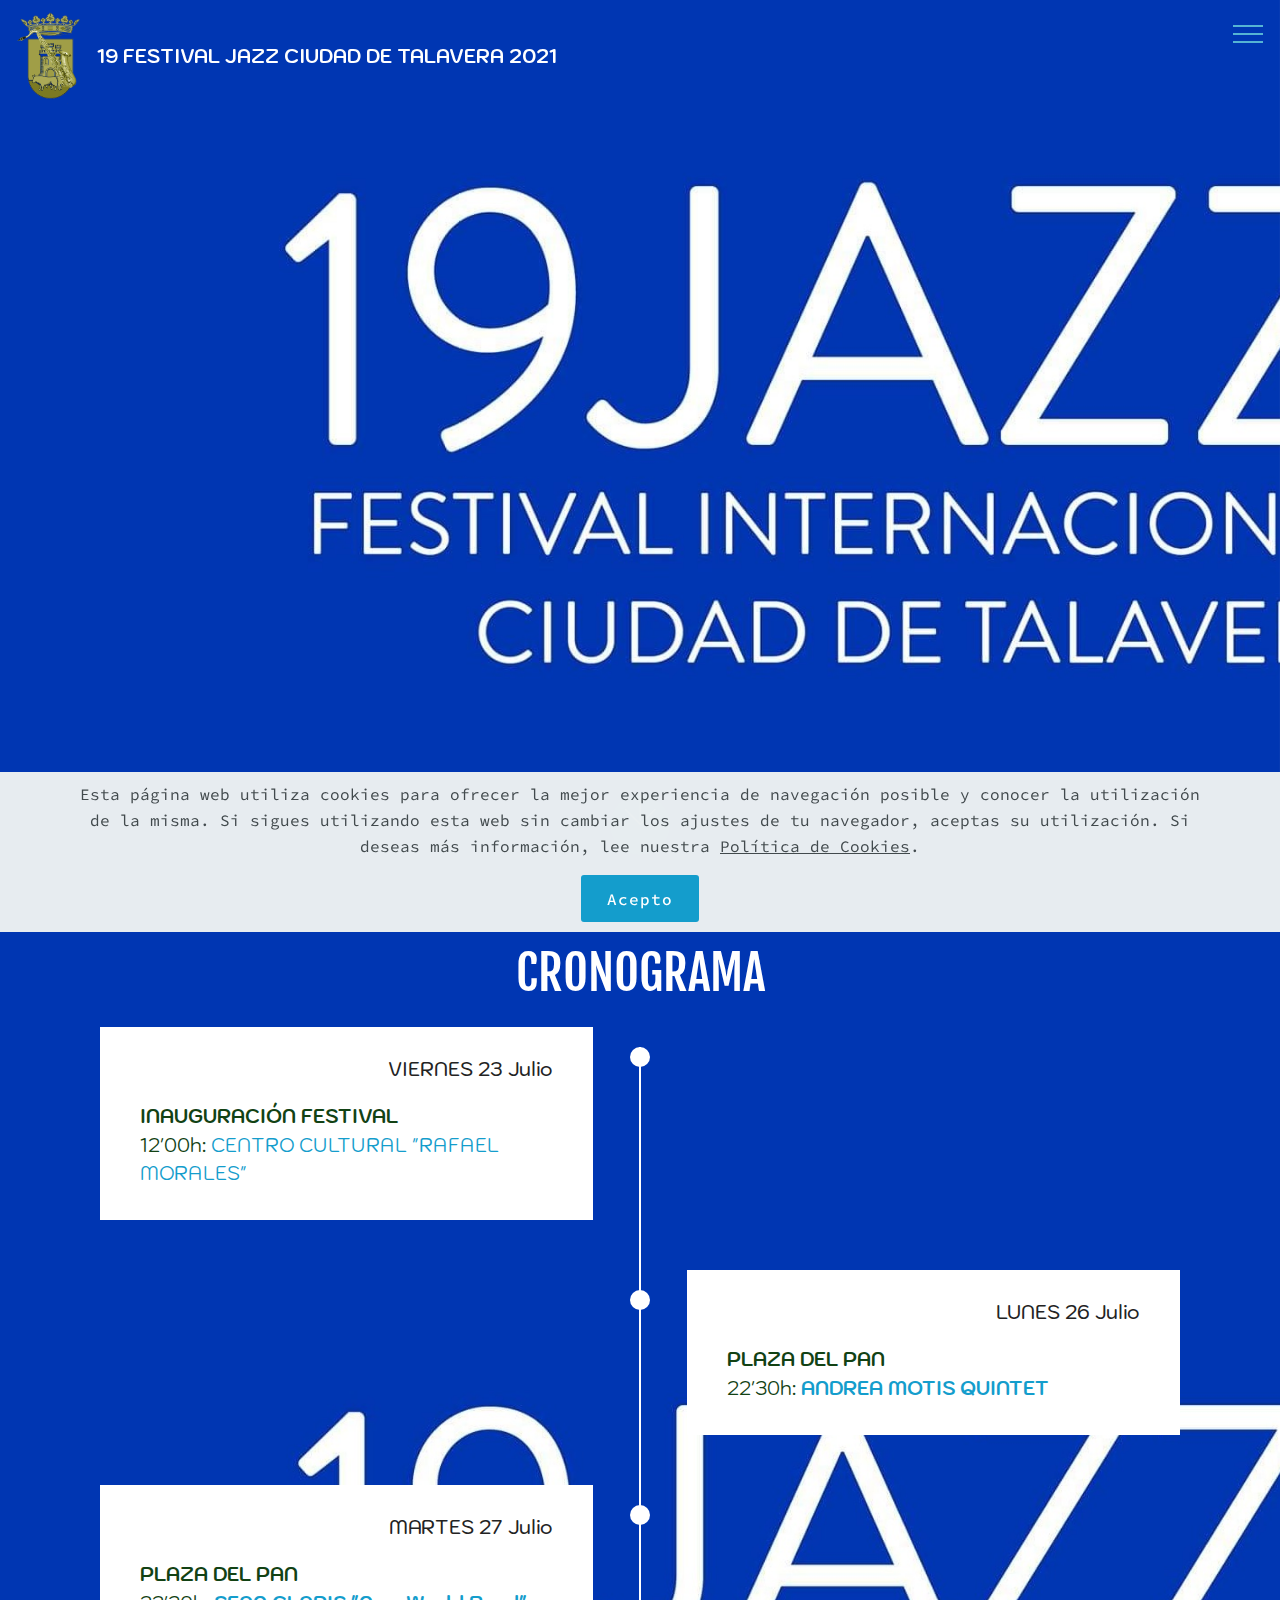
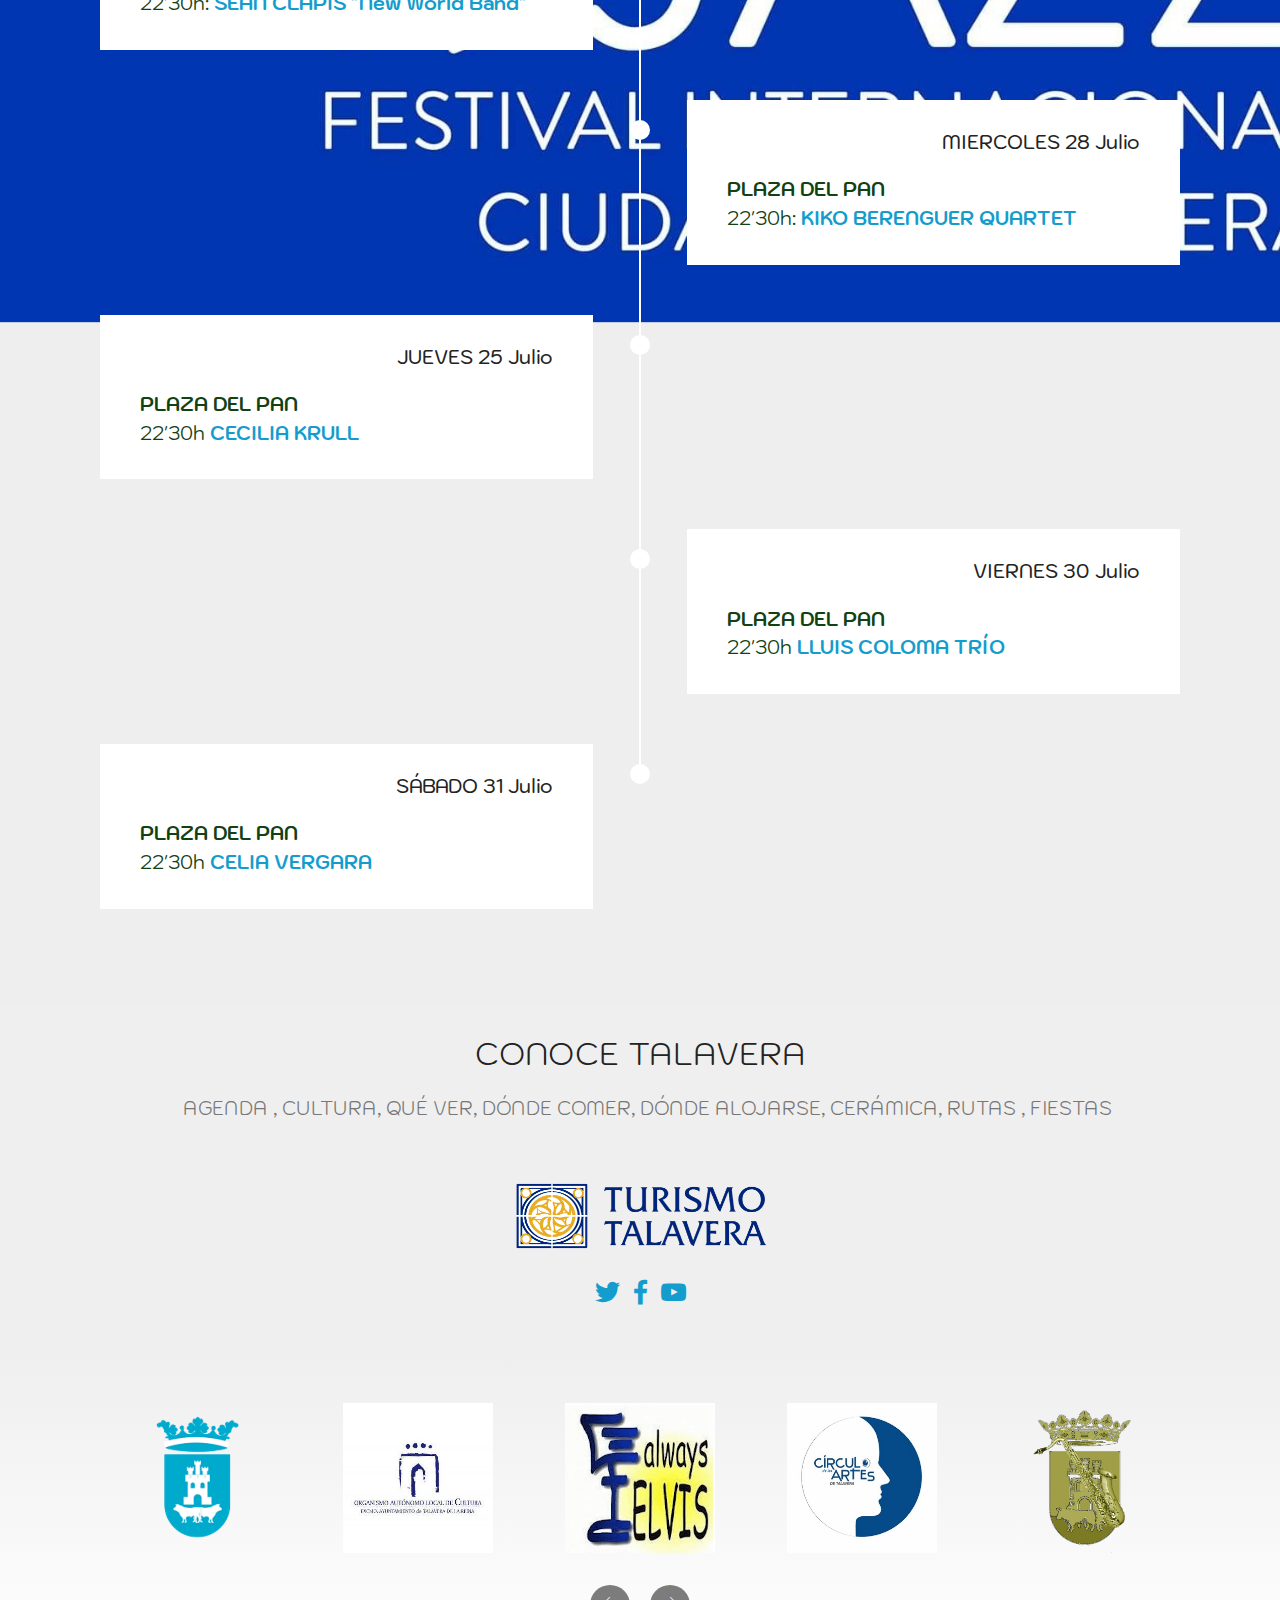
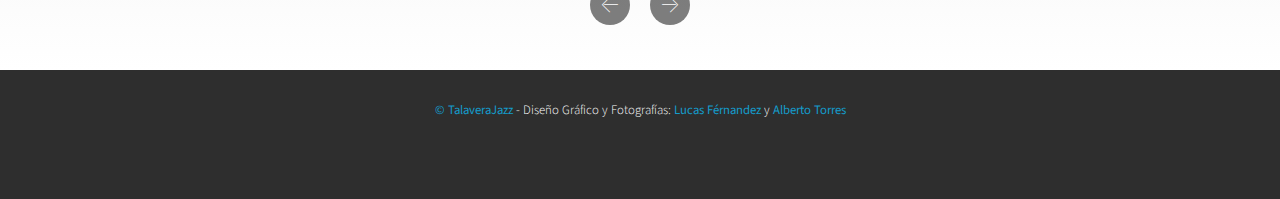
==== cronograma19.html @ 89f6eba2 "Update cronograma19.html" ====
<!DOCTYPE html>
<html  >
<head>
  <!-- Site made with Mobirise Website Builder v5.3.10, https://mobirise.com -->
  <meta charset="UTF-8">
  <meta http-equiv="X-UA-Compatible" content="IE=edge">
  <meta name="generator" content="Mobirise v5.3.10, mobirise.com">
  <meta name="viewport" content="width=device-width, initial-scale=1, minimum-scale=1">
  <link rel="shortcut icon" href="assets/images/logotalaverajazz.211.298ok.png" type="image/x-icon">
  <meta name="description" content="Festival Jazz Ciudad de Talavera 2021, TalaveraJazz Festival, Talavera Jazz 2021">
  
  
  <title>Cronograma 19 Festival Jazz Ciudad de Talavera</title>
  <link rel="stylesheet" href="assets/web/assets/mobirise-icons2/mobirise2.css">
  <link rel="stylesheet" href="assets/web/assets/mobirise-icons/mobirise-icons.css">
  <link rel="stylesheet" href="assets/bootstrap/css/bootstrap.min.css">
  <link rel="stylesheet" href="assets/bootstrap/css/bootstrap-grid.min.css">
  <link rel="stylesheet" href="assets/bootstrap/css/bootstrap-reboot.min.css">
  <link rel="stylesheet" href="assets/web/assets/gdpr-plugin/gdpr-styles.css">
  <link rel="stylesheet" href="assets/tether/tether.min.css">
  <link rel="stylesheet" href="assets/dropdown/css/style.css">
  <link rel="stylesheet" href="assets/socicon/css/styles.css">
  <link rel="stylesheet" href="assets/theme/css/style.css">
  <link rel="preload" href="https://fonts.googleapis.com/css?family=Fjalla+One:400&display=swap" as="style" onload="this.onload=null;this.rel='stylesheet'">
  <noscript><link rel="stylesheet" href="https://fonts.googleapis.com/css?family=Fjalla+One:400&display=swap"></noscript>
  <link rel="preload" href="https://fonts.googleapis.com/css?family=Kodchasan:200,200i,300,300i,400,400i,500,500i,600,600i,700,700i&display=swap" as="style" onload="this.onload=null;this.rel='stylesheet'">
  <noscript><link rel="stylesheet" href="https://fonts.googleapis.com/css?family=Kodchasan:200,200i,300,300i,400,400i,500,500i,600,600i,700,700i&display=swap"></noscript>
  <link rel="preload" href="https://fonts.googleapis.com/css?family=Source+Code+Pro:200,200i,300,300i,400,400i,500,500i,600,600i,700,700i,900,900i&display=swap" as="style" onload="this.onload=null;this.rel='stylesheet'">
  <noscript><link rel="stylesheet" href="https://fonts.googleapis.com/css?family=Source+Code+Pro:200,200i,300,300i,400,400i,500,500i,600,600i,700,700i,900,900i&display=swap"></noscript>
  <link rel="preload" href="https://fonts.googleapis.com/css?family=Source+Sans+Pro:200,200i,300,300i,400,400i,600,600i,700,700i,900,900i&display=swap" as="style" onload="this.onload=null;this.rel='stylesheet'">
  <noscript><link rel="stylesheet" href="https://fonts.googleapis.com/css?family=Source+Sans+Pro:200,200i,300,300i,400,400i,600,600i,700,700i,900,900i&display=swap"></noscript>
  <link rel="preload" as="style" href="assets/mobirise/css/mbr-additional.css"><link rel="stylesheet" href="assets/mobirise/css/mbr-additional.css" type="text/css">
  
  
  
  
</head>
<body>

<!-- Analytics -->
<script>
  (function(i,s,o,g,r,a,m){i['GoogleAnalyticsObject']=r;i[r]=i[r]||function(){
  (i[r].q=i[r].q||[]).push(arguments)},i[r].l=1*new Date();a=s.createElement(o),
  m=s.getElementsByTagName(o)[0];a.async=1;a.src=g;m.parentNode.insertBefore(a,m)
  })(window,document,'script','https://www.google-analytics.com/analytics.js','ga');

  ga('create', 'UA-103065297-1', 'auto');
  ga('send', 'pageview');

</script>
<!-- /Analytics -->


  
  <section class="menu cid-s4OV5dzFjZ" once="menu" id="menu1-3f">

    

    <nav class="navbar navbar-expand beta-menu navbar-dropdown align-items-center navbar-fixed-top collapsed bg-color transparent">
        <button class="navbar-toggler navbar-toggler-right" type="button" data-toggle="collapse" data-target="#navbarSupportedContent" aria-controls="navbarSupportedContent" aria-expanded="false" aria-label="Toggle navigation">
            <div class="hamburger">
                <span></span>
                <span></span>
                <span></span>
                <span></span>
            </div>
        </button>
        <div class="menu-logo">
            <div class="navbar-brand">
                <span class="navbar-logo">
                    <a href="https://talaverajazz.github.io/">
                         <img src="assets/images/logotalaverajazz.211.298ok.png" alt="TalaveraJazz" title="Talavera Jazz" style="height: 6rem;">
                    </a>
                </span>
                <span class="navbar-caption-wrap"><a class="navbar-caption text-white display-5" href="index.html#header3-8">19 FESTIVAL JAZZ CIUDAD DE TALAVERA 2021</a></span>
            </div>
        </div>
        <div class="collapse navbar-collapse" id="navbarSupportedContent">
            
            <div class="navbar-buttons mbr-section-btn"><a class="btn btn-sm btn-primary-outline display-4" href="index.html#header3-8">
                    
                    INICIO<br></a> <a class="btn btn-sm btn-primary-outline display-4" href="cronograma19.html">
                    
                    CRONOGRAMA<br></a>         <a class="btn btn-sm btn-primary-outline display-4" href="assets/files/19FESTI.PROGRAMA.ACTIVIDADES.pdf" target="_blank"><span class="mobi-mbri mobi-mbri-download-2 mbr-iconfont mbr-iconfont-btn"></span>TODAS LAS ACTIVIDADES</a> <a class="btn btn-sm btn-primary-outline display-4" href="mailto:betaga13@gmail.com">
                    
                    CONTACTO</a></div>
        </div>
    </nav>
</section>

<section class="cid-sDClIsaNt4 mbr-fullscreen mbr-parallax-background" id="header2-6l">

    

    

    <div class="container align-center">
        <div class="row justify-content-md-center">
            <div class="mbr-white col-md-10">
                
                
                
                
            </div>
        </div>
    </div>
    <div class="mbr-arrow hidden-sm-down" aria-hidden="true">
        <a href="#next">
            <i class="mbri-down mbr-iconfont"></i>
        </a>
    </div>
</section>

<section class="timeline1 cid-s5VXWNopMe mbr-parallax-background" id="timeline1-3j">

    

    

    <div class="container align-center">
        <h2 class="mbr-section-title pb-3 mbr-fonts-style display-1">
            CRONOGRAMA</h2>
        

        <div class="container timelines-container" mbri-timelines="">
            <!--1-->
            <div class="row timeline-element reverse separline">
                 <div class="timeline-date-panel col-xs-12 col-md-6  align-left">         
                    <div class="time-line-date-content">
                        
                    </div>
                </div>
           <span class="iconBackground"></span>
            <div class="col-xs-12 col-md-6 align-right">
                <div class="timeline-text-content">
                    <h4 class="mbr-timeline-title pb-3 mbr-fonts-style display-5">VIERNES 23 Julio</h4>
                    <p class="mbr-timeline-text mbr-fonts-style display-5"><strong>INAUGURACIÓN FESTIVAL<br></strong>12'00h: <a href="http://cultura.talavera.es/" target="_blank">CENTRO CULTURAL "RAFAEL MORALES"</a><br></p>
                 </div>
            </div>
            </div>
            <!--2-->
            <div class="row timeline-element separline">
                <div class="timeline-date-panel col-xs-12 col-md-6 align-right">
                    <div class="time-line-date-content">
                        
                    </div>
                </div>
                <span class="iconBackground"></span>
                <div class="col-xs-12 col-md-6 align-left ">
                    <div class="timeline-text-content">
                        <h4 class="mbr-timeline-title pb-3 mbr-fonts-style display-5">
                            LUNES 26 Julio</h4>
                        <p class="mbr-timeline-text mbr-fonts-style display-5"><strong>PLAZA DEL PAN</strong><br>22'30h: <a href="https://andreamotis.com/es/" class="text-primary" target="_blank"><strong>ANDREA MOTIS QUINTET</strong></a><br></p>
                    </div>
                </div>
            </div>
            <!--3-->
            <div class="row timeline-element reverse separline">
                <div class="timeline-date-panel col-xs-12 col-md-6  align-left">
                    <div class="time-line-date-content">
                        
                    </div>
                </div>
                <span class="iconBackground"></span>
                <div class="col-xs-12 col-md-6 align-right">
                    <div class="timeline-text-content">
                        <h4 class="mbr-timeline-title pb-3 mbr-fonts-style display-5">MARTES 27 Julio</h4>      
                        <p class="mbr-timeline-text mbr-fonts-style display-5"><strong>PLAZA DEL PAN</strong><br>22'30h: <a href="https://seanclapis.com/" class="text-primary" target="_blank"><strong>SEAN CLAPIS "New World Band"</strong></a><br></p>
                    </div>
                </div>
            </div>
            <!--4-->
            <div class="row timeline-element separline">
                <div class="timeline-date-panel col-xs-12 col-md-6 align-right">
                    <div class="time-line-date-content">
                        
                    </div>
                </div>
                <span class="iconBackground"></span>
                <div class="col-xs-12 col-md-6 align-left ">
                    <div class="timeline-text-content">
                        <h4 class="mbr-timeline-title pb-3 mbr-fonts-style display-5">
                            MIERCOLES 28 Julio</h4>
                        <p class="mbr-timeline-text mbr-fonts-style display-5"><strong>PLAZA DEL PAN</strong><br>22'30h: <a href="http://www.kikoberenguer.com/" class="text-primary" target="_blank"><strong>KIKO BERENGUER QUARTET</strong></a><br></p>
                    </div>
                </div>
            </div>
            <!--5-->
            <div class="row timeline-element reverse separline">
                <div class="timeline-date-panel col-xs-12 col-md-6  align-left">
                    <div class="time-line-date-content">
                        
                    </div>
                </div>
                <span class="iconBackground"></span>
                <div class="col-xs-12 col-md-6 align-right">
                    <div class="timeline-text-content">
                        <h4 class="mbr-timeline-title pb-3 mbr-fonts-style display-5">JUEVES 25 Julio</h4>
                        <p class="mbr-timeline-text mbr-fonts-style display-5"><strong>PLAZA DEL PAN</strong><br>22'30h <a href="https://www.facebook.com/CeciliaKrullOficial/" class="text-primary" target="_blank"><strong>CECILIA KRULL</strong></a></p>
                    </div>
                </div>
            </div>
            <!--6-->
            <div class="row timeline-element separline">
                <div class="timeline-date-panel col-xs-12 col-md-6 align-right">
                    <div class="time-line-date-content">
                       
                    </div>
                </div>
                <span class="iconBackground"></span>
                <div class="col-xs-12 col-md-6 align-left ">
                    <div class="timeline-text-content">
                        <h4 class="mbr-timeline-title pb-3 mbr-fonts-style display-5">
                            VIERNES 30 Julio</h4>
                        <p class="mbr-timeline-text mbr-fonts-style display-5"><strong>PLAZA DEL PAN</strong><br>22'30h<strong> <a href="https://www.lluiscoloma.com/es/" class="text-primary" target="_blank"><b>LLUIS COLOMA TRÍO</b></a></strong></p>
                    </div>
                </div>
            </div>
            <!--7-->
            <div class="row timeline-element reverse">
                <div class="timeline-date-panel col-xs-12 col-md-6  align-left">
                    <div class="time-line-date-content">
                        
                    </div>
                </div>
                <span class="iconBackground"></span>
                <div class="col-xs-12 col-md-6 align-right">
                    <div class="timeline-text-content">
                        <h4 class="mbr-timeline-title pb-3 mbr-fonts-style display-5">
                            SÁBADO 31 Julio</h4>
                        <p class="mbr-timeline-text mbr-fonts-style display-5"><strong>PLAZA DEL PAN</strong><br>22'30h<strong> <a href="http://celiavergara.com/" class="text-primary" target="_blank"><b>CELIA VERGARA</b></a></strong></p>
                    </div>
                </div>
            </div>
            <!--8-->
            
            <!--9-->
            
            <!--10-->
            
            <!--11-->
            
            <!--12-->
            
        </div>
    </div>
</section>

<section class="team1 cid-s5WbQ4BIQ6" id="team1-3t">
    
    
    
    <div class="container align-center">
        <h2 class="pb-3 mbr-fonts-style mbr-section-title display-2">
            CONOCE TALAVERA</h2>
        <h3 class="pb-5 mbr-section-subtitle mbr-fonts-style mbr-light display-5">&nbsp; &nbsp; AGENDA
, CULTURA, QUÉ VER, DÓNDE COMER, DÓNDE ALOJARSE, CERÁMICA, RUTAS
,&nbsp;<span style="font-size: 1.2rem;">FIESTAS&nbsp;</span></h3>
        <div class="row media-row">
            
        <div class="team-item col-lg-3 col-md-6">
                <div class="item-image">
                    <a href="https://www.turismotalavera.com/" target="_blank"><img src="assets/images/logo-turismotalavera.502.155.png" alt="Turismo Talavera" title="Turismo Talavera"></a>
                </div>
                <div class="item-caption py-3">
                    
                    
                    <div class="item-social pt-2">
                        <a href="https://twitter.com/OitTalavera" target="_blank">
                            <span class="p-1 mbr-iconfont mbr-iconfont-social socicon-twitter socicon" style="color: rgb(20, 157, 204); fill: rgb(20, 157, 204); font-size: 25px;"></span>
                        </a>
                        <a href="https://www.facebook.com/turismotalavera.turismo" target="_blank">
                            <span class="p-1 mbr-iconfont mbr-iconfont-social socicon-facebook socicon" style="color: rgb(20, 157, 204); fill: rgb(20, 157, 204); font-size: 25px;"></span>
                        </a>
                        <a href="https://www.youtube.com/user/AytoTalavera/" target="_blank">
                            <span class="p-1 mbr-iconfont mbr-iconfont-social socicon-youtube socicon" style="color: rgb(20, 157, 204); fill: rgb(20, 157, 204); font-size: 25px;"></span>
                        </a>
                        <a href="https://www.linkedin.com/in/mobirise" target="_blank">
                            
                        </a>
                        <a href="https://www.instagram.com/mobirise/" target="_blank">
                            
                        </a>
                        <a href="https://www.youtube.com/channel/UCt_tncVAetpK5JeM8L-8jyw" target="_blank">    
                            
                        </a>
                    </div>
                </div>
            </div></div>    
    </div>
</section>

<section class="clients cid-s5WbRzrTCs" data-interval="false" id="clients-3u">
      

    
        

    <div class="container">
        <div class="carousel slide" role="listbox" data-pause="true" data-keyboard="false" data-ride="carousel" data-interval="5000">
            <div class="carousel-inner" data-visible="5">
                
                
                
                
                
            <div class="carousel-item ">
                    <div class="media-container-row">
                        <div class="col-md-12">
                            <div class="wrap-img ">
                                <img src="assets/images/logoayuntamiento2.298.298-298x298.png" class="img-responsive clients-img" alt="Ayuntamiento Talavera de la Reina" title="Ayuntamiento Talavera de la Reina">
                            </div>
                        </div>
                    </div>
                </div><div class="carousel-item ">
                    <div class="media-container-row">
                        <div class="col-md-12">
                            <div class="wrap-img ">
                                <img src="assets/images/logooal.298.298-298x298.jpg" class="img-responsive clients-img" alt="Organismo Autónomo Local de Cultural" title="Organismo Autónomo Local de Cultural">
                            </div>
                        </div>
                    </div>
                </div><div class="carousel-item ">
                    <div class="media-container-row">
                        <div class="col-md-12">
                            <div class="wrap-img ">
                                <a href="https://es-es.facebook.com/alwayselvistalavera/" target="_blank"><img src="assets/images/logoalways.298.298-298x298.png" class="img-responsive clients-img" alt="Asociación Músico Cultural Always Elvis" title="Asociación Músico Cultural Always Elvis"></a>
                            </div>
                        </div>
                    </div>
                </div><div class="carousel-item ">
                    <div class="media-container-row">
                        <div class="col-md-12">
                            <div class="wrap-img ">
                                <img src="assets/images/logocirculoartestalavera.298.298-298x298.png" class="img-responsive clients-img" alt="Círculo de  las Artes Talavera" title="Círculo de  las Artes Talavera">
                            </div>
                        </div>
                    </div>
                </div><div class="carousel-item ">
                    <div class="media-container-row">
                        <div class="col-md-12">
                            <div class="wrap-img ">
                                <a href="https://talaverajazz.blogspot.com/" target="_blank"><img src="assets/images/logotalaverajazz.211.298ok.png" class="img-responsive clients-img" alt="Club de Jazz Talavera" title="Club de Jazz Talavera"></a>
                            </div>
                        </div>
                    </div>
                </div></div>
            <div class="carousel-controls">
                <a data-app-prevent-settings="" class="carousel-control carousel-control-prev" role="button" data-slide="prev">
                    <span aria-hidden="true" class="mbri-left mbr-iconfont"></span>
                    <span class="sr-only">Previous</span>
                </a>
                <a data-app-prevent-settings="" class="carousel-control carousel-control-next" role="button" data-slide="next">
                    <span aria-hidden="true" class="mbri-right mbr-iconfont"></span>
                    <span class="sr-only">Next</span>
                </a>
            </div>
        </div>
    </div>
</section>

<section once="" class="cid-s43Jqn8hfW" id="footer6-3g">

    

    

    <div class="container">
        <div class="media-container-row align-center mbr-white">
            <div class="col-12">
                <p class="mbr-text mb-0 mbr-fonts-style display-4"><a href="https://talaverajazz.github.io/">
                    © TalaveraJazz</a>&nbsp;- Diseño Gráfico y Fotografías: <a href="https://www.facebook.com/Ldcreativo/" target="_blank" class="text-primary">Lucas Férnandez</a> y <a href="https://www.facebook.com/albert17472" target="_blank" class="text-primary">Alberto Torres</a></p>
            </div>
        </div>
    </div>
</section><section style="background-color: #2e2e2e; font-family: -apple-system, BlinkMacSystemFont, 'Segoe UI', 'Roboto', 'Helvetica Neue', Arial, sans-serif; color:#2e2e2e; font-size:12px; padding: 0; align-items: center; display: flex;"><a href="https://mobirise.site/o" style="flex: 1 1; height: 3rem; padding-left: 1rem;"></a><p style="flex: 0 0 auto; margin:0; padding-right:1rem;">Made with Mobirise - <a href="https://mobirise.site/k" style="color:#2e2e2e;">Go here</a></p></section><script src="assets/web/assets/jquery/jquery.min.js"></script>  <script src="assets/popper/popper.min.js"></script>  <script src="assets/bootstrap/js/bootstrap.min.js"></script>  <script src="assets/web/assets/cookies-alert-plugin/cookies-alert-core.js"></script>  <script src="assets/web/assets/cookies-alert-plugin/cookies-alert-script.js"></script>  <script src="assets/tether/tether.min.js"></script>  <script src="assets/smoothscroll/smooth-scroll.js"></script>  <script src="assets/parallax/jarallax.min.js"></script>  <script src="assets/dropdown/js/nav-dropdown.js"></script>  <script src="assets/dropdown/js/navbar-dropdown.js"></script>  <script src="assets/touchswipe/jquery.touch-swipe.min.js"></script>  <script src="assets/bootstrapcarouselswipe/bootstrap-carousel-swipe.js"></script>  <script src="assets/mbr-clients-slider/mbr-clients-slider.js"></script>  <script src="assets/theme/js/script.js"></script>  
  
  
<input name="cookieData" type="hidden" data-cookie-customDialogSelector='null' data-cookie-colorText='#424a4d' data-cookie-colorBg='rgba(234, 239, 241, 0.99)' data-cookie-textButton='Acepto' data-cookie-colorButton='' data-cookie-colorLink='#424a4d' data-cookie-underlineLink='true' data-cookie-text="Esta página web utiliza cookies para ofrecer la mejor experiencia de navegación posible y conocer la utilización de la misma. Si sigues utilizando esta web sin cambiar los ajustes de tu navegador, aceptas su utilización. Si deseas más información, lee nuestra <a href='privacy.html'>Política de Cookies</a>.">
   <div id="scrollToTop" class="scrollToTop mbr-arrow-up"><a style="text-align: center;"><i class="mbr-arrow-up-icon mbr-arrow-up-icon-cm cm-icon cm-icon-smallarrow-up"></i></a></div>
  </body>
</html>
---- assets/web/assets/mobirise-icons2/mobirise2.css ----
@font-face {
  font-family: 'Moririse2';
  font-display: swap;
  src:  url('mobirise2.eot?f2bix4');
  src:  url('mobirise2.eot?f2bix4#iefix') format('embedded-opentype'),
    url('mobirise2.ttf?f2bix4') format('truetype'),
    url('mobirise2.woff?f2bix4') format('woff'),
    url('mobirise2.svg?f2bix4#mobirise2') format('svg');
  font-weight: normal;
  font-style: normal;
}

[class^="mobi-"], [class*=" mobi-"] {
  /* use !important to prevent issues with browser extensions that change fonts */
  font-family: 'Moririse2' !important;
  speak: none;
  font-style: normal;
  font-weight: normal;
  font-variant: normal;
  text-transform: none;
  line-height: 1;

  /* Better Font Rendering =========== */
  -webkit-font-smoothing: antialiased;
  -moz-osx-font-smoothing: grayscale;
}

.mobi-mbri-add-submenu:before {
  content: "\e900";
}
.mobi-mbri-alert:before {
  content: "\e901";
}
.mobi-mbri-align-center:before {
  content: "\e902";
}
.mobi-mbri-align-justify:before {
  content: "\e903";
}
.mobi-mbri-align-left:before {
  content: "\e904";
}
.mobi-mbri-align-right:before {
  content: "\e905";
}
.mobi-mbri-android:before {
  content: "\e906";
}
.mobi-mbri-apple:before {
  content: "\e907";
}
.mobi-mbri-arrow-down:before {
  content: "\e908";
}
.mobi-mbri-arrow-next:before {
  content: "\e909";
}
.mobi-mbri-arrow-prev:before {
  content: "\e90a";
}
.mobi-mbri-arrow-up:before {
  content: "\e90b";
}
.mobi-mbri-bold:before {
  content: "\e90c";
}
.mobi-mbri-bookmark:before {
  content: "\e90d";
}
.mobi-mbri-bootstrap:before {
  content: "\e90e";
}
.mobi-mbri-briefcase:before {
  content: "\e90f";
}
.mobi-mbri-browse:before {
  content: "\e910";
}
.mobi-mbri-bulleted-list:before {
  content: "\e911";
}
.mobi-mbri-calendar:before {
  content: "\e912";
}
.mobi-mbri-camera:before {
  content: "\e913";
}
.mobi-mbri-cart-add:before {
  content: "\e914";
}
.mobi-mbri-cart-full:before {
  content: "\e915";
}
.mobi-mbri-cash:before {
  content: "\e916";
}
.mobi-mbri-change-style:before {
  content: "\e917";
}
.mobi-mbri-chat:before {
  content: "\e918";
}
.mobi-mbri-clock:before {
  content: "\e919";
}
.mobi-mbri-close:before {
  content: "\e91a";
}
.mobi-mbri-cloud:before {
  content: "\e91b";
}
.mobi-mbri-code:before {
  content: "\e91c";
}
.mobi-mbri-contact-form:before {
  content: "\e91d";
}
.mobi-mbri-credit-card:before {
  content: "\e91e";
}
.mobi-mbri-cursor-click:before {
  content: "\e91f";
}
.mobi-mbri-cust-feedback:before {
  content: "\e920";
}
.mobi-mbri-database:before {
  content: "\e921";
}
.mobi-mbri-delivery:before {
  content: "\e922";
}
.mobi-mbri-desktop:before {
  content: "\e923";
}
.mobi-mbri-devices:before {
  content: "\e924";
}
.mobi-mbri-down:before {
  content: "\e925";
}
.mobi-mbri-download-2:before {
  content: "\e926";
}
.mobi-mbri-download:before {
  content: "\e927";
}
.mobi-mbri-drag-n-drop-2:before {
  content: "\e928";
}
.mobi-mbri-drag-n-drop:before {
  content: "\e929";
}
.mobi-mbri-edit-2:before {
  content: "\e92a";
}
.mobi-mbri-edit:before {
  content: "\e92b";
}
.mobi-mbri-error:before {
  content: "\e92c";
}
.mobi-mbri-extension:before {
  content: "\e92d";
}
.mobi-mbri-features:before {
  content: "\e92e";
}
.mobi-mbri-file:before {
  content: "\e92f";
}
.mobi-mbri-flag:before {
  content: "\e930";
}
.mobi-mbri-folder:before {
  content: "\e931";
}
.mobi-mbri-gift:before {
  content: "\e932";
}
.mobi-mbri-github:before {
  content: "\e933";
}
.mobi-mbri-globe-2:before {
  content: "\e934";
}
.mobi-mbri-globe:before {
  content: "\e935";
}
.mobi-mbri-growing-chart:before {
  content: "\e936";
}
.mobi-mbri-hearth:before {
  content: "\e937";
}
.mobi-mbri-help:before {
  content: "\e938";
}
.mobi-mbri-home:before {
  content: "\e939";
}
.mobi-mbri-hot-cup:before {
  content: "\e93a";
}
.mobi-mbri-idea:before {
  content: "\e93b";
}
.mobi-mbri-image-gallery:before {
  content: "\e93c";
}
.mobi-mbri-image-slider:before {
  content: "\e93d";
}
.mobi-mbri-info:before {
  content: "\e93e";
}
.mobi-mbri-italic:before {
  content: "\e93f";
}
.mobi-mbri-key:before {
  content: "\e940";
}
.mobi-mbri-laptop:before {
  content: "\e941";
}
.mobi-mbri-layers:before {
  content: "\e942";
}
.mobi-mbri-left-right:before {
  content: "\e943";
}
.mobi-mbri-left:before {
  content: "\e944";
}
.mobi-mbri-letter:before {
  content: "\e945";
}
.mobi-mbri-like:before {
  content: "\e946";
}
.mobi-mbri-link:before {
  content: "\e947";
}
.mobi-mbri-lock:before {
  content: "\e948";
}
.mobi-mbri-login:before {
  content: "\e949";
}
.mobi-mbri-logout:before {
  content: "\e94a";
}
.mobi-mbri-magic-stick:before {
  content: "\e94b";
}
.mobi-mbri-map-pin:before {
  content: "\e94c";
}
.mobi-mbri-menu:before {
  content: "\e94d";
}
.mobi-mbri-mobile-2:before {
  content: "\e94e";
}
.mobi-mbri-mobile-horizontal:before {
  content: "\e94f";
}
.mobi-mbri-mobile:before {
  content: "\e950";
}
.mobi-mbri-mobirise:before {
  content: "\e951";
}
.mobi-mbri-more-horizontal:before {
  content: "\e952";
}
.mobi-mbri-more-vertical:before {
  content: "\e953";
}
.mobi-mbri-music:before {
  content: "\e954";
}
.mobi-mbri-new-file:before {
  content: "\e955";
}
.mobi-mbri-numbered-list:before {
  content: "\e956";
}
.mobi-mbri-opened-folder:before {
  content: "\e957";
}
.mobi-mbri-pages:before {
  content: "\e958";
}
.mobi-mbri-paper-plane:before {
  content: "\e959";
}
.mobi-mbri-paperclip:before {
  content: "\e95a";
}
.mobi-mbri-phone:before {
  content: "\e95b";
}
.mobi-mbri-photo:before {
  content: "\e95c";
}
.mobi-mbri-photos:before {
  content: "\e95d";
}
.mobi-mbri-pin:before {
  content: "\e95e";
}
.mobi-mbri-play:before {
  content: "\e95f";
}
.mobi-mbri-plus:before {
  content: "\e960";
}
.mobi-mbri-preview:before {
  content: "\e961";
}
.mobi-mbri-print:before {
  content: "\e962";
}
.mobi-mbri-protect:before {
  content: "\e963";
}
.mobi-mbri-question:before {
  content: "\e964";
}
.mobi-mbri-quote-left:before {
  content: "\e965";
}
.mobi-mbri-quote-right:before {
  content: "\e966";
}
.mobi-mbri-redo:before {
  content: "\e967";
}
.mobi-mbri-refresh:before {
  content: "\e968";
}
.mobi-mbri-responsive-2:before {
  content: "\e969";
}
.mobi-mbri-responsive:before {
  content: "\e96a";
}
.mobi-mbri-right:before {
  content: "\e96b";
}
.mobi-mbri-rocket:before {
  content: "\e96c";
}
.mobi-mbri-sad-face:before {
  content: "\e96d";
}
.mobi-mbri-sale:before {
  content: "\e96e";
}
.mobi-mbri-save:before {
  content: "\e96f";
}
.mobi-mbri-search:before {
  content: "\e970";
}
.mobi-mbri-setting-2:before {
  content: "\e971";
}
.mobi-mbri-setting-3:before {
  content: "\e972";
}
.mobi-mbri-setting:before {
  content: "\e973";
}
.mobi-mbri-share:before {
  content: "\e974";
}
.mobi-mbri-shopping-bag:before {
  content: "\e975";
}
.mobi-mbri-shopping-basket:before {
  content: "\e976";
}
.mobi-mbri-shopping-cart:before {
  content: "\e977";
}
.mobi-mbri-sites:before {
  content: "\e978";
}
.mobi-mbri-smile-face:before {
  content: "\e979";
}
.mobi-mbri-speed:before {
  content: "\e97a";
}
.mobi-mbri-star:before {
  content: "\e97b";
}
.mobi-mbri-success:before {
  content: "\e97c";
}
.mobi-mbri-sun:before {
  content: "\e97d";
}
.mobi-mbri-sun2:before {
  content: "\e97e";
}
.mobi-mbri-tablet-vertical:before {
  content: "\e97f";
}
.mobi-mbri-tablet:before {
  content: "\e980";
}
.mobi-mbri-target:before {
  content: "\e981";
}
.mobi-mbri-timer:before {
  content: "\e982";
}
.mobi-mbri-to-ftp:before {
  content: "\e983";
}
.mobi-mbri-to-local-drive:before {
  content: "\e984";
}
.mobi-mbri-touch-swipe:before {
  content: "\e985";
}
.mobi-mbri-touch:before {
  content: "\e986";
}
.mobi-mbri-trash:before {
  content: "\e987";
}
.mobi-mbri-underline:before {
  content: "\e988";
}
.mobi-mbri-undo:before {
  content: "\e989";
}
.mobi-mbri-unlink:before {
  content: "\e98a";
}
.mobi-mbri-unlock:before {
  content: "\e98b";
}
.mobi-mbri-up-down:before {
  content: "\e98c";
}
.mobi-mbri-up:before {
  content: "\e98d";
}
.mobi-mbri-update:before {
  content: "\e98e";
}
.mobi-mbri-upload-2:before {
  content: "\e98f";
}
.mobi-mbri-upload:before {
  content: "\e990";
}
.mobi-mbri-user-2:before {
  content: "\e991";
}
.mobi-mbri-user:before {
  content: "\e992";
}
.mobi-mbri-users:before {
  content: "\e993";
}
.mobi-mbri-video-play:before {
  content: "\e994";
}
.mobi-mbri-video:before {
  content: "\e995";
}
.mobi-mbri-watch:before {
  content: "\e996";
}
.mobi-mbri-website-theme-2:before {
  content: "\e997";
}
.mobi-mbri-website-theme:before {
  content: "\e998";
}
.mobi-mbri-wifi:before {
  content: "\e999";
}
.mobi-mbri-windows:before {
  content: "\e99a";
}
.mobi-mbri-zoom-in:before {
  content: "\e99b";
}
.mobi-mbri-zoom-out:before {
  content: "\e99c";
}
---- assets/web/assets/mobirise-icons/mobirise-icons.css ----
@font-face {
  font-family: 'MobiriseIcons';
  src:  url('mobirise-icons.eot?spat4u');
  src:  url('mobirise-icons.eot?spat4u#iefix') format('embedded-opentype'),
    url('mobirise-icons.ttf?spat4u') format('truetype'),
    url('mobirise-icons.woff?spat4u') format('woff'),
    url('mobirise-icons.svg?spat4u#MobiriseIcons') format('svg');
  font-weight: normal;
  font-style: normal;
  font-display: swap;
}

[class^="mbri-"], [class*=" mbri-"] {
  /* use !important to prevent issues with browser extensions that change fonts */
  font-family: MobiriseIcons !important;
  speak: none;
  font-style: normal;
  font-weight: normal;
  font-variant: normal;
  text-transform: none;
  line-height: 1;

  /* Better Font Rendering =========== */
  -webkit-font-smoothing: antialiased;
  -moz-osx-font-smoothing: grayscale;
}

.mbri-add-submenu:before {
  content: "\e900";
}
.mbri-alert:before {
  content: "\e901";
}
.mbri-align-center:before {
  content: "\e902";
}
.mbri-align-justify:before {
  content: "\e903";
}
.mbri-align-left:before {
  content: "\e904";
}
.mbri-align-right:before {
  content: "\e905";
}
.mbri-android:before {
  content: "\e906";
}
.mbri-apple:before {
  content: "\e907";
}
.mbri-arrow-down:before {
  content: "\e908";
}
.mbri-arrow-next:before {
  content: "\e909";
}
.mbri-arrow-prev:before {
  content: "\e90a";
}
.mbri-arrow-up:before {
  content: "\e90b";
}
.mbri-bold:before {
  content: "\e90c";
}
.mbri-bookmark:before {
  content: "\e90d";
}
.mbri-bootstrap:before {
  content: "\e90e";
}
.mbri-briefcase:before {
  content: "\e90f";
}
.mbri-browse:before {
  content: "\e910";
}
.mbri-bulleted-list:before {
  content: "\e911";
}
.mbri-calendar:before {
  content: "\e912";
}
.mbri-camera:before {
  content: "\e913";
}
.mbri-cart-add:before {
  content: "\e914";
}
.mbri-cart-full:before {
  content: "\e915";
}
.mbri-cash:before {
  content: "\e916";
}
.mbri-change-style:before {
  content: "\e917";
}
.mbri-chat:before {
  content: "\e918";
}
.mbri-clock:before {
  content: "\e919";
}
.mbri-close:before {
  content: "\e91a";
}
.mbri-cloud:before {
  content: "\e91b";
}
.mbri-code:before {
  content: "\e91c";
}
.mbri-contact-form:before {
  content: "\e91d";
}
.mbri-credit-card:before {
  content: "\e91e";
}
.mbri-cursor-click:before {
  content: "\e91f";
}
.mbri-cust-feedback:before {
  content: "\e920";
}
.mbri-database:before {
  content: "\e921";
}
.mbri-delivery:before {
  content: "\e922";
}
.mbri-desktop:before {
  content: "\e923";
}
.mbri-devices:before {
  content: "\e924";
}
.mbri-down:before {
  content: "\e925";
}
.mbri-download:before {
  content: "\e989";
}
.mbri-drag-n-drop:before {
  content: "\e927";
}
.mbri-drag-n-drop2:before {
  content: "\e928";
}
.mbri-edit:before {
  content: "\e929";
}
.mbri-edit2:before {
  content: "\e92a";
}
.mbri-error:before {
  content: "\e92b";
}
.mbri-extension:before {
  content: "\e92c";
}
.mbri-features:before {
  content: "\e92d";
}
.mbri-file:before {
  content: "\e92e";
}
.mbri-flag:before {
  content: "\e92f";
}
.mbri-folder:before {
  content: "\e930";
}
.mbri-gift:before {
  content: "\e931";
}
.mbri-github:before {
  content: "\e932";
}
.mbri-globe:before {
  content: "\e933";
}
.mbri-globe-2:before {
  content: "\e934";
}
.mbri-growing-chart:before {
  content: "\e935";
}
.mbri-hearth:before {
  content: "\e936";
}
.mbri-help:before {
  content: "\e937";
}
.mbri-home:before {
  content: "\e938";
}
.mbri-hot-cup:before {
  content: "\e939";
}
.mbri-idea:before {
  content: "\e93a";
}
.mbri-image-gallery:before {
  content: "\e93b";
}
.mbri-image-slider:before {
  content: "\e93c";
}
.mbri-info:before {
  content: "\e93d";
}
.mbri-italic:before {
  content: "\e93e";
}
.mbri-key:before {
  content: "\e93f";
}
.mbri-laptop:before {
  content: "\e940";
}
.mbri-layers:before {
  content: "\e941";
}
.mbri-left-right:before {
  content: "\e942";
}
.mbri-left:before {
  content: "\e943";
}
.mbri-letter:before {
  content: "\e944";
}
.mbri-like:before {
  content: "\e945";
}
.mbri-link:before {
  content: "\e946";
}
.mbri-lock:before {
  content: "\e947";
}
.mbri-login:before {
  content: "\e948";
}
.mbri-logout:before {
  content: "\e949";
}
.mbri-magic-stick:before {
  content: "\e94a";
}
.mbri-map-pin:before {
  content: "\e94b";
}
.mbri-menu:before {
  content: "\e94c";
}
.mbri-mobile:before {
  content: "\e94d";
}
.mbri-mobile2:before {
  content: "\e94e";
}
.mbri-mobirise:before {
  content: "\e94f";
}
.mbri-more-horizontal:before {
  content: "\e950";
}
.mbri-more-vertical:before {
  content: "\e951";
}
.mbri-music:before {
  content: "\e952";
}
.mbri-new-file:before {
  content: "\e953";
}
.mbri-numbered-list:before {
  content: "\e954";
}
.mbri-opened-folder:before {
  content: "\e955";
}
.mbri-pages:before {
  content: "\e956";
}
.mbri-paper-plane:before {
  content: "\e957";
}
.mbri-paperclip:before {
  content: "\e958";
}
.mbri-photo:before {
  content: "\e959";
}
.mbri-photos:before {
  content: "\e95a";
}
.mbri-pin:before {
  content: "\e95b";
}
.mbri-play:before {
  content: "\e95c";
}
.mbri-plus:before {
  content: "\e95d";
}
.mbri-preview:before {
  content: "\e95e";
}
.mbri-print:before {
  content: "\e95f";
}
.mbri-protect:before {
  content: "\e960";
}
.mbri-question:before {
  content: "\e961";
}
.mbri-quote-left:before {
  content: "\e962";
}
.mbri-quote-right:before {
  content: "\e963";
}
.mbri-refresh:before {
  content: "\e964";
}
.mbri-responsive:before {
  content: "\e965";
}
.mbri-right:before {
  content: "\e966";
}
.mbri-rocket:before {
  content: "\e967";
}
.mbri-sad-face:before {
  content: "\e968";
}
.mbri-sale:before {
  content: "\e969";
}
.mbri-save:before {
  content: "\e96a";
}
.mbri-search:before {
  content: "\e96b";
}
.mbri-setting:before {
  content: "\e96c";
}
.mbri-setting2:before {
  content: "\e96d";
}
.mbri-setting3:before {
  content: "\e96e";
}
.mbri-share:before {
  content: "\e96f";
}
.mbri-shopping-bag:before {
  content: "\e970";
}
.mbri-shopping-basket:before {
  content: "\e971";
}
.mbri-shopping-cart:before {
  content: "\e972";
}
.mbri-sites:before {
  content: "\e973";
}
.mbri-smile-face:before {
  content: "\e974";
}
.mbri-speed:before {
  content: "\e975";
}
.mbri-star:before {
  content: "\e976";
}
.mbri-success:before {
  content: "\e977";
}
.mbri-sun:before {
  content: "\e978";
}
.mbri-sun2:before {
  content: "\e979";
}
.mbri-tablet:before {
  content: "\e97a";
}
.mbri-tablet-vertical:before {
  content: "\e97b";
}
.mbri-target:before {
  content: "\e97c";
}
.mbri-timer:before {
  content: "\e97d";
}
.mbri-to-ftp:before {
  content: "\e97e";
}
.mbri-to-local-drive:before {
  content: "\e97f";
}
.mbri-touch-swipe:before {
  content: "\e980";
}
.mbri-touch:before {
  content: "\e981";
}
.mbri-trash:before {
  content: "\e982";
}
.mbri-underline:before {
  content: "\e983";
}
.mbri-unlink:before {
  content: "\e984";
}
.mbri-unlock:before {
  content: "\e985";
}
.mbri-up-down:before {
  content: "\e986";
}
.mbri-up:before {
  content: "\e987";
}
.mbri-update:before {
  content: "\e988";
}
.mbri-upload:before {
 content: "\e926"; 
}
.mbri-user:before {
  content: "\e98a";
}
.mbri-user2:before {
  content: "\e98b";
}
.mbri-users:before {
  content: "\e98c";
}
.mbri-video:before {
  content: "\e98d";
}
.mbri-video-play:before {
  content: "\e98e";
}
.mbri-watch:before {
  content: "\e98f";
}
.mbri-website-theme:before {
  content: "\e990";
}
.mbri-wifi:before {
  content: "\e991";
}
.mbri-windows:before {
  content: "\e992";
}
.mbri-zoom-out:before {
  content: "\e993";
}
.mbri-redo:before {
  content: "\e994";
}
.mbri-undo:before {
  content: "\e995";
}
---- assets/web/assets/gdpr-plugin/gdpr-styles.css ----
.gdpr-block {
    padding: 10px;
    font-size: 14px;
    display: block;
    width: 100%;
    text-align: center;
}
.gdpr-block.covert {
	display: none;
}
.textGDPR {
    position: relative;
}
.gdpr-block label span.textGDPR input[name='gdpr']{
    width: 15px;
    height: 15px;
    margin: 0;
    position: absolute;
    top: 3px;
    left: -20px;
}
.gdpr-block label {
    color: #a7a7a7;
    vertical-align: middle;
    user-select: none;
    margin-bottom: 0;
}
---- assets/dropdown/css/style.css ----
.navbar-dropdown {
  left: 0;
  padding: 0;
  position: absolute;
  right: 0;
  top: 0;
  transition: all 0.45s ease;
  z-index: 1030;
  background: #282828; }
  .navbar-dropdown .navbar-logo {
    margin-right: 0.8rem;
    transition: margin 0.3s ease-in-out;
    vertical-align: middle; }
    .navbar-dropdown .navbar-logo img {
      height: 3.125rem;
      transition: all 0.3s ease-in-out; }
    .navbar-dropdown .navbar-logo.mbr-iconfont {
      font-size: 3.125rem;
      line-height: 3.125rem; }
  .navbar-dropdown .navbar-caption {
    font-weight: 700;
    white-space: normal;
    vertical-align: -4px;
    line-height: 3.125rem !important; }
    .navbar-dropdown .navbar-caption, .navbar-dropdown .navbar-caption:hover {
      color: inherit;
      text-decoration: none; }
  .navbar-dropdown .mbr-iconfont + .navbar-caption {
    vertical-align: -1px; }
  .navbar-dropdown.navbar-fixed-top {
    position: fixed; }
  .navbar-dropdown .navbar-brand span {
    vertical-align: -4px; }
  .navbar-dropdown.bg-color.transparent {
    background: none; }
  .navbar-dropdown.navbar-short .navbar-brand {
    padding: 0.625rem 0; }
    .navbar-dropdown.navbar-short .navbar-brand span {
      vertical-align: -1px; }
  .navbar-dropdown.navbar-short .navbar-caption {
    line-height: 2.375rem !important;
    vertical-align: -2px; }
  .navbar-dropdown.navbar-short .navbar-logo {
    margin-right: 0.5rem; }
    .navbar-dropdown.navbar-short .navbar-logo img {
      height: 2.375rem; }
    .navbar-dropdown.navbar-short .navbar-logo.mbr-iconfont {
      font-size: 2.375rem;
      line-height: 2.375rem; }
  .navbar-dropdown.navbar-short .mbr-table-cell {
    height: 3.625rem; }
  .navbar-dropdown .navbar-close {
    left: 0.6875rem;
    position: fixed;
    top: 0.75rem;
    z-index: 1000; }
  .navbar-dropdown .hamburger-icon {
    content: "";
    display: inline-block;
    vertical-align: middle;
    width: 16px;
    -webkit-box-shadow: 0 -6px 0 1px #282828,0 0 0 1px #282828,0 6px 0 1px #282828;
    -moz-box-shadow: 0 -6px 0 1px #282828,0 0 0 1px #282828,0 6px 0 1px #282828;
    box-shadow: 0 -6px 0 1px #282828,0 0 0 1px #282828,0 6px 0 1px #282828; }

.dropdown-menu .dropdown-toggle[data-toggle="dropdown-submenu"]::after {
  border-bottom: 0.35em solid transparent;
  border-left: 0.35em solid;
  border-right: 0;
  border-top: 0.35em solid transparent;
  margin-left: 0.3rem; }

.dropdown-menu .dropdown-item:focus {
  outline: 0; }

.nav-dropdown {
  font-size: 0.75rem;
  font-weight: 500;
  height: auto !important; }
  .nav-dropdown .nav-btn {
    padding-left: 1rem; }
  .nav-dropdown .link {
    margin: .667em 1.667em;
    font-weight: 500;
    padding: 0;
    transition: color .2s ease-in-out; }
    .nav-dropdown .link.dropdown-toggle {
      margin-right: 2.583em; }
      .nav-dropdown .link.dropdown-toggle::after {
        margin-left: .25rem;
        border-top: 0.35em solid;
        border-right: 0.35em solid transparent;
        border-left: 0.35em solid transparent;
        border-bottom: 0; }
      .nav-dropdown .link.dropdown-toggle[aria-expanded="true"] {
        margin: 0;
        padding: 0.667em 3.263em  0.667em 1.667em; }
  .nav-dropdown .link::after,
  .nav-dropdown .dropdown-item::after {
    color: inherit; }
  .nav-dropdown .btn {
    font-size: 0.75rem;
    font-weight: 700;
    letter-spacing: 0;
    margin-bottom: 0;
    padding-left: 1.25rem;
    padding-right: 1.25rem; }
  .nav-dropdown .dropdown-menu {
    border-radius: 0;
    border: 0;
    left: 0;
    margin: 0;
    padding-bottom: 1.25rem;
    padding-top: 1.25rem;
    position: relative; }
  .nav-dropdown .dropdown-submenu {
    margin-left: 0.125rem;
    top: 0; }
  .nav-dropdown .dropdown-item {
    font-weight: 500;
    line-height: 2;
    padding: 0.3846em 4.615em 0.3846em 1.5385em;
    position: relative;
    transition: color .2s ease-in-out, background-color .2s ease-in-out; }
    .nav-dropdown .dropdown-item::after {
      margin-top: -0.3077em;
      position: absolute;
      right: 1.1538em;
      top: 50%; }
    .nav-dropdown .dropdown-item:focus, .nav-dropdown .dropdown-item:hover {
      background: none; }

@media (max-width: 767px) {
  .nav-dropdown.navbar-toggleable-sm {
    bottom: 0;
    display: none;
    left: 0;
    overflow-x: hidden;
    position: fixed;
    top: 0;
    transform: translateX(-100%);
    -ms-transform: translateX(-100%);
    -webkit-transform: translateX(-100%);
    width: 18.75rem;
    z-index: 999; } }
.nav-dropdown.navbar-toggleable-xl {
  bottom: 0;
  display: none;
  left: 0;
  overflow-x: hidden;
  position: fixed;
  top: 0;
  transform: translateX(-100%);
  -ms-transform: translateX(-100%);
  -webkit-transform: translateX(-100%);
  width: 18.75rem;
  z-index: 999; }

.nav-dropdown-sm {
  display: block !important;
  overflow-x: hidden;
  overflow: auto;
  padding-top: 3.875rem; }
  .nav-dropdown-sm::after {
    content: "";
    display: block;
    height: 3rem;
    width: 100%; }
  .nav-dropdown-sm.collapse.in ~ .navbar-close {
    display: block !important; }
  .nav-dropdown-sm.collapsing, .nav-dropdown-sm.collapse.in {
    transform: translateX(0);
    -ms-transform: translateX(0);
    -webkit-transform: translateX(0);
    transition: all 0.25s ease-out;
    -webkit-transition: all 0.25s ease-out;
    background: #282828; }
  .nav-dropdown-sm.collapsing[aria-expanded="false"] {
    transform: translateX(-100%);
    -ms-transform: translateX(-100%);
    -webkit-transform: translateX(-100%); }
  .nav-dropdown-sm .nav-item {
    display: block;
    margin-left: 0 !important;
    padding-left: 0; }
  .nav-dropdown-sm .link,
  .nav-dropdown-sm .dropdown-item {
    border-top: 1px dotted rgba(255, 255, 255, 0.1);
    font-size: 0.8125rem;
    line-height: 1.6;
    margin: 0 !important;
    padding: 0.875rem 2.4rem 0.875rem 1.5625rem !important;
    position: relative;
    white-space: normal; }
    .nav-dropdown-sm .link:focus, .nav-dropdown-sm .link:hover,
    .nav-dropdown-sm .dropdown-item:focus,
    .nav-dropdown-sm .dropdown-item:hover {
      background: rgba(0, 0, 0, 0.2) !important;
      color: #c0a375; }
  .nav-dropdown-sm .nav-btn {
    position: relative;
    padding: 1.5625rem 1.5625rem 0 1.5625rem; }
    .nav-dropdown-sm .nav-btn::before {
      border-top: 1px dotted rgba(255, 255, 255, 0.1);
      content: "";
      left: 0;
      position: absolute;
      top: 0;
      width: 100%; }
    .nav-dropdown-sm .nav-btn + .nav-btn {
      padding-top: 0.625rem; }
      .nav-dropdown-sm .nav-btn + .nav-btn::before {
        display: none; }
  .nav-dropdown-sm .btn {
    padding: 0.625rem 0; }
  .nav-dropdown-sm .dropdown-toggle[data-toggle="dropdown-submenu"]::after {
    margin-left: .25rem;
    border-top: 0.35em solid;
    border-right: 0.35em solid transparent;
    border-left: 0.35em solid transparent;
    border-bottom: 0; }
  .nav-dropdown-sm .dropdown-toggle[data-toggle="dropdown-submenu"][aria-expanded="true"]::after {
    border-top: 0;
    border-right: 0.35em solid transparent;
    border-left: 0.35em solid transparent;
    border-bottom: 0.35em solid; }
  .nav-dropdown-sm .dropdown-menu {
    margin: 0;
    padding: 0;
    position: relative;
    top: 0;
    left: 0;
    width: 100%;
    border: 0;
    float: none;
    border-radius: 0;
    background: none; }
  .nav-dropdown-sm .dropdown-submenu {
    left: 100%;
    margin-left: 0.125rem;
    margin-top: -1.25rem;
    top: 0; }

.navbar-toggleable-sm .nav-dropdown .dropdown-menu {
  position: absolute; }

.navbar-toggleable-sm .nav-dropdown .dropdown-submenu {
  left: 100%;
  margin-left: 0.125rem;
  margin-top: -1.25rem;
  top: 0; }

.navbar-toggleable-sm.opened .nav-dropdown .dropdown-menu {
  position: relative; }

.navbar-toggleable-sm.opened .nav-dropdown .dropdown-submenu {
  left: 0;
  margin-left: 00rem;
  margin-top: 0rem;
  top: 0; }

.is-builder .nav-dropdown.collapsing {
  transition: none !important; }

/*# sourceMappingURL=style.css.map */
---- assets/socicon/css/styles.css ----
@charset "UTF-8";

@font-face {
  font-family: 'Socicon';
  src:  url('../fonts/socicon.eot');
  src:  url('../fonts/socicon.eot?#iefix') format('embedded-opentype'),
    url('../fonts/socicon.woff2') format('woff2'),
    url('../fonts/socicon.ttf') format('truetype'),
    url('../fonts/socicon.woff') format('woff'),
    url('../fonts/socicon.svg#socicon') format('svg');
  font-weight: normal;
  font-style: normal;
}

[data-icon]:before {
  font-family: "socicon" !important;
  content: attr(data-icon);
  font-style: normal !important;
  font-weight: normal !important;
  font-variant: normal !important;
  text-transform: none !important;
  speak: none;
  line-height: 1;
  -webkit-font-smoothing: antialiased;
  -moz-osx-font-smoothing: grayscale;
}

[class^="socicon-"], [class*=" socicon-"] {
  /* use !important to prevent issues with browser extensions that change fonts */
  font-family: 'Socicon' !important;
  speak: none;
  font-style: normal;
  font-weight: normal;
  font-variant: normal;
  text-transform: none;
  line-height: 1;

  /* Better Font Rendering =========== */
  -webkit-font-smoothing: antialiased;
  -moz-osx-font-smoothing: grayscale;
}

.socicon-eitaa:before {
  content: "\e97c";
}
.socicon-soroush:before {
  content: "\e97d";
}
.socicon-bale:before {
  content: "\e97e";
}
.socicon-zazzle:before {
  content: "\e97b";
}
.socicon-society6:before {
  content: "\e97a";
}
.socicon-redbubble:before {
  content: "\e979";
}
.socicon-avvo:before {
  content: "\e978";
}
.socicon-stitcher:before {
  content: "\e977";
}
.socicon-googlehangouts:before {
  content: "\e974";
}
.socicon-dlive:before {
  content: "\e975";
}
.socicon-vsco:before {
  content: "\e976";
}
.socicon-flipboard:before {
  content: "\e973";
}
.socicon-ubuntu:before {
  content: "\e958";
}
.socicon-artstation:before {
  content: "\e959";
}
.socicon-invision:before {
  content: "\e95a";
}
.socicon-torial:before {
  content: "\e95b";
}
.socicon-collectorz:before {
  content: "\e95c";
}
.socicon-seenthis:before {
  content: "\e95d";
}
.socicon-googleplaymusic:before {
  content: "\e95e";
}
.socicon-debian:before {
  content: "\e95f";
}
.socicon-filmfreeway:before {
  content: "\e960";
}
.socicon-gnome:before {
  content: "\e961";
}
.socicon-itchio:before {
  content: "\e962";
}
.socicon-jamendo:before {
  content: "\e963";
}
.socicon-mix:before {
  content: "\e964";
}
.socicon-sharepoint:before {
  content: "\e965";
}
.socicon-tinder:before {
  content: "\e966";
}
.socicon-windguru:before {
  content: "\e967";
}
.socicon-cdbaby:before {
  content: "\e968";
}
.socicon-elementaryos:before {
  content: "\e969";
}
.socicon-stage32:before {
  content: "\e96a";
}
.socicon-tiktok:before {
  content: "\e96b";
}
.socicon-gitter:before {
  content: "\e96c";
}
.socicon-letterboxd:before {
  content: "\e96d";
}
.socicon-threema:before {
  content: "\e96e";
}
.socicon-splice:before {
  content: "\e96f";
}
.socicon-metapop:before {
  content: "\e970";
}
.socicon-naver:before {
  content: "\e971";
}
.socicon-remote:before {
  content: "\e972";
}
.socicon-internet:before {
  content: "\e957";
}
.socicon-moddb:before {
  content: "\e94b";
}
.socicon-indiedb:before {
  content: "\e94c";
}
.socicon-traxsource:before {
  content: "\e94d";
}
.socicon-gamefor:before {
  content: "\e94e";
}
.socicon-pixiv:before {
  content: "\e94f";
}
.socicon-myanimelist:before {
  content: "\e950";
}
.socicon-blackberry:before {
  content: "\e951";
}
.socicon-wickr:before {
  content: "\e952";
}
.socicon-spip:before {
  content: "\e953";
}
.socicon-napster:before {
  content: "\e954";
}
.socicon-beatport:before {
  content: "\e955";
}
.socicon-hackerone:before {
  content: "\e956";
}
.socicon-hackernews:before {
  content: "\e946";
}
.socicon-smashwords:before {
  content: "\e947";
}
.socicon-kobo:before {
  content: "\e948";
}
.socicon-bookbub:before {
  content: "\e949";
}
.socicon-mailru:before {
  content: "\e94a";
}
.socicon-gitlab:before {
  content: "\e945";
}
.socicon-instructables:before {
  content: "\e944";
}
.socicon-portfolio:before {
  content: "\e943";
}
.socicon-codered:before {
  content: "\e940";
}
.socicon-origin:before {
  content: "\e941";
}
.socicon-nextdoor:before {
  content: "\e942";
}
.socicon-udemy:before {
  content: "\e93f";
}
.socicon-livemaster:before {
  content: "\e93e";
}
.socicon-crunchbase:before {
  content: "\e93b";
}
.socicon-homefy:before {
  content: "\e93c";
}
.socicon-calendly:before {
  content: "\e93d";
}
.socicon-realtor:before {
  content: "\e90f";
}
.socicon-tidal:before {
  content: "\e910";
}
.socicon-qobuz:before {
  content: "\e911";
}
.socicon-natgeo:before {
  content: "\e912";
}
.socicon-mastodon:before {
  content: "\e913";
}
.socicon-unsplash:before {
  content: "\e914";
}
.socicon-homeadvisor:before {
  content: "\e915";
}
.socicon-angieslist:before {
  content: "\e916";
}
.socicon-codepen:before {
  content: "\e917";
}
.socicon-slack:before {
  content: "\e918";
}
.socicon-openaigym:before {
  content: "\e919";
}
.socicon-logmein:before {
  content: "\e91a";
}
.socicon-fiverr:before {
  content: "\e91b";
}
.socicon-gotomeeting:before {
  content: "\e91c";
}
.socicon-aliexpress:before {
  content: "\e91d";
}
.socicon-guru:before {
  content: "\e91e";
}
.socicon-appstore:before {
  content: "\e91f";
}
.socicon-homes:before {
  content: "\e920";
}
.socicon-zoom:before {
  content: "\e921";
}
.socicon-alibaba:before {
  content: "\e922";
}
.socicon-craigslist:before {
  content: "\e923";
}
.socicon-wix:before {
  content: "\e924";
}
.socicon-redfin:before {
  content: "\e925";
}
.socicon-googlecalendar:before {
  content: "\e926";
}
.socicon-shopify:before {
  content: "\e927";
}
.socicon-freelancer:before {
  content: "\e928";
}
.socicon-seedrs:before {
  content: "\e929";
}
.socicon-bing:before {
  content: "\e92a";
}
.socicon-doodle:before {
  content: "\e92b";
}
.socicon-bonanza:before {
  content: "\e92c";
}
.socicon-squarespace:before {
  content: "\e92d";
}
.socicon-toptal:before {
  content: "\e92e";
}
.socicon-gust:before {
  content: "\e92f";
}
.socicon-ask:before {
  content: "\e930";
}
.socicon-trulia:before {
  content: "\e931";
}
.socicon-loomly:before {
  content: "\e932";
}
.socicon-ghost:before {
  content: "\e933";
}
.socicon-upwork:before {
  content: "\e934";
}
.socicon-fundable:before {
  content: "\e935";
}
.socicon-booking:before {
  content: "\e936";
}
.socicon-googlemaps:before {
  content: "\e937";
}
.socicon-zillow:before {
  content: "\e938";
}
.socicon-niconico:before {
  content: "\e939";
}
.socicon-toneden:before {
  content: "\e93a";
}
.socicon-augment:before {
  content: "\e908";
}
.socicon-bitbucket:before {
  content: "\e909";
}
.socicon-fyuse:before {
  content: "\e90a";
}
.socicon-yt-gaming:before {
  content: "\e90b";
}
.socicon-sketchfab:before {
  content: "\e90c";
}
.socicon-mobcrush:before {
  content: "\e90d";
}
.socicon-microsoft:before {
  content: "\e90e";
}
.socicon-pandora:before {
  content: "\e907";
}
.socicon-messenger:before {
  content: "\e906";
}
.socicon-gamewisp:before {
  content: "\e905";
}
.socicon-bloglovin:before {
  content: "\e904";
}
.socicon-tunein:before {
  content: "\e903";
}
.socicon-gamejolt:before {
  content: "\e901";
}
.socicon-trello:before {
  content: "\e902";
}
.socicon-spreadshirt:before {
  content: "\e900";
}
.socicon-500px:before {
  content: "\e000";
}
.socicon-8tracks:before {
  content: "\e001";
}
.socicon-airbnb:before {
  content: "\e002";
}
.socicon-alliance:before {
  content: "\e003";
}
.socicon-amazon:before {
  content: "\e004";
}
.socicon-amplement:before {
  content: "\e005";
}
.socicon-android:before {
  content: "\e006";
}
.socicon-angellist:before {
  content: "\e007";
}
.socicon-apple:before {
  content: "\e008";
}
.socicon-appnet:before {
  content: "\e009";
}
.socicon-baidu:before {
  content: "\e00a";
}
.socicon-bandcamp:before {
  content: "\e00b";
}
.socicon-battlenet:before {
  content: "\e00c";
}
.socicon-mixer:before {
  content: "\e00d";
}
.socicon-bebee:before {
  content: "\e00e";
}
.socicon-bebo:before {
  content: "\e00f";
}
.socicon-behance:before {
  content: "\e010";
}
.socicon-blizzard:before {
  content: "\e011";
}
.socicon-blogger:before {
  content: "\e012";
}
.socicon-buffer:before {
  content: "\e013";
}
.socicon-chrome:before {
  content: "\e014";
}
.socicon-coderwall:before {
  content: "\e015";
}
.socicon-curse:before {
  content: "\e016";
}
.socicon-dailymotion:before {
  content: "\e017";
}
.socicon-deezer:before {
  content: "\e018";
}
.socicon-delicious:before {
  content: "\e019";
}
.socicon-deviantart:before {
  content: "\e01a";
}
.socicon-diablo:before {
  content: "\e01b";
}
.socicon-digg:before {
  content: "\e01c";
}
.socicon-discord:before {
  content: "\e01d";
}
.socicon-disqus:before {
  content: "\e01e";
}
.socicon-douban:before {
  content: "\e01f";
}
.socicon-draugiem:before {
  content: "\e020";
}
.socicon-dribbble:before {
  content: "\e021";
}
.socicon-drupal:before {
  content: "\e022";
}
.socicon-ebay:before {
  content: "\e023";
}
.socicon-ello:before {
  content: "\e024";
}
.socicon-endomodo:before {
  content: "\e025";
}
.socicon-envato:before {
  content: "\e026";
}
.socicon-etsy:before {
  content: "\e027";
}
.socicon-facebook:before {
  content: "\e028";
}
.socicon-feedburner:before {
  content: "\e029";
}
.socicon-filmweb:before {
  content: "\e02a";
}
.socicon-firefox:before {
  content: "\e02b";
}
.socicon-flattr:before {
  content: "\e02c";
}
.socicon-flickr:before {
  content: "\e02d";
}
.socicon-formulr:before {
  content: "\e02e";
}
.socicon-forrst:before {
  content: "\e02f";
}
.socicon-foursquare:before {
  content: "\e030";
}
.socicon-friendfeed:before {
  content: "\e031";
}
.socicon-github:before {
  content: "\e032";
}
.socicon-goodreads:before {
  content: "\e033";
}
.socicon-google:before {
  content: "\e034";
}
.socicon-googlescholar:before {
  content: "\e035";
}
.socicon-googlegroups:before {
  content: "\e036";
}
.socicon-googlephotos:before {
  content: "\e037";
}
.socicon-googleplus:before {
  content: "\e038";
}
.socicon-grooveshark:before {
  content: "\e039";
}
.socicon-hackerrank:before {
  content: "\e03a";
}
.socicon-hearthstone:before {
  content: "\e03b";
}
.socicon-hellocoton:before {
  content: "\e03c";
}
.socicon-heroes:before {
  content: "\e03d";
}
.socicon-smashcast:before {
  content: "\e03e";
}
.socicon-horde:before {
  content: "\e03f";
}
.socicon-houzz:before {
  content: "\e040";
}
.socicon-icq:before {
  content: "\e041";
}
.socicon-identica:before {
  content: "\e042";
}
.socicon-imdb:before {
  content: "\e043";
}
.socicon-instagram:before {
  content: "\e044";
}
.socicon-issuu:before {
  content: "\e045";
}
.socicon-istock:before {
  content: "\e046";
}
.socicon-itunes:before {
  content: "\e047";
}
.socicon-keybase:before {
  content: "\e048";
}
.socicon-lanyrd:before {
  content: "\e049";
}
.socicon-lastfm:before {
  content: "\e04a";
}
.socicon-line:before {
  content: "\e04b";
}
.socicon-linkedin:before {
  content: "\e04c";
}
.socicon-livejournal:before {
  content: "\e04d";
}
.socicon-lyft:before {
  content: "\e04e";
}
.socicon-macos:before {
  content: "\e04f";
}
.socicon-mail:before {
  content: "\e050";
}
.socicon-medium:before {
  content: "\e051";
}
.socicon-meetup:before {
  content: "\e052";
}
.socicon-mixcloud:before {
  content: "\e053";
}
.socicon-modelmayhem:before {
  content: "\e054";
}
.socicon-mumble:before {
  content: "\e055";
}
.socicon-myspace:before {
  content: "\e056";
}
.socicon-newsvine:before {
  content: "\e057";
}
.socicon-nintendo:before {
  content: "\e058";
}
.socicon-npm:before {
  content: "\e059";
}
.socicon-odnoklassniki:before {
  content: "\e05a";
}
.socicon-openid:before {
  content: "\e05b";
}
.socicon-opera:before {
  content: "\e05c";
}
.socicon-outlook:before {
  content: "\e05d";
}
.socicon-overwatch:before {
  content: "\e05e";
}
.socicon-patreon:before {
  content: "\e05f";
}
.socicon-paypal:before {
  content: "\e060";
}
.socicon-periscope:before {
  content: "\e061";
}
.socicon-persona:before {
  content: "\e062";
}
.socicon-pinterest:before {
  content: "\e063";
}
.socicon-play:before {
  content: "\e064";
}
.socicon-player:before {
  content: "\e065";
}
.socicon-playstation:before {
  content: "\e066";
}
.socicon-pocket:before {
  content: "\e067";
}
.socicon-qq:before {
  content: "\e068";
}
.socicon-quora:before {
  content: "\e069";
}
.socicon-raidcall:before {
  content: "\e06a";
}
.socicon-ravelry:before {
  content: "\e06b";
}
.socicon-reddit:before {
  content: "\e06c";
}
.socicon-renren:before {
  content: "\e06d";
}
.socicon-researchgate:before {
  content: "\e06e";
}
.socicon-residentadvisor:before {
  content: "\e06f";
}
.socicon-reverbnation:before {
  content: "\e070";
}
.socicon-rss:before {
  content: "\e071";
}
.socicon-sharethis:before {
  content: "\e072";
}
.socicon-skype:before {
  content: "\e073";
}
.socicon-slideshare:before {
  content: "\e074";
}
.socicon-smugmug:before {
  content: "\e075";
}
.socicon-snapchat:before {
  content: "\e076";
}
.socicon-songkick:before {
  content: "\e077";
}
.socicon-soundcloud:before {
  content: "\e078";
}
.socicon-spotify:before {
  content: "\e079";
}
.socicon-stackexchange:before {
  content: "\e07a";
}
.socicon-stackoverflow:before {
  content: "\e07b";
}
.socicon-starcraft:before {
  content: "\e07c";
}
.socicon-stayfriends:before {
  content: "\e07d";
}
.socicon-steam:before {
  content: "\e07e";
}
.socicon-storehouse:before {
  content: "\e07f";
}
.socicon-strava:before {
  content: "\e080";
}
.socicon-streamjar:before {
  content: "\e081";
}
.socicon-stumbleupon:before {
  content: "\e082";
}
.socicon-swarm:before {
  content: "\e083";
}
.socicon-teamspeak:before {
  content: "\e084";
}
.socicon-teamviewer:before {
  content: "\e085";
}
.socicon-technorati:before {
  content: "\e086";
}
.socicon-telegram:before {
  content: "\e087";
}
.socicon-tripadvisor:before {
  content: "\e088";
}
.socicon-tripit:before {
  content: "\e089";
}
.socicon-triplej:before {
  content: "\e08a";
}
.socicon-tumblr:before {
  content: "\e08b";
}
.socicon-twitch:before {
  content: "\e08c";
}
.socicon-twitter:before {
  content: "\e08d";
}
.socicon-uber:before {
  content: "\e08e";
}
.socicon-ventrilo:before {
  content: "\e08f";
}
.socicon-viadeo:before {
  content: "\e090";
}
.socicon-viber:before {
  content: "\e091";
}
.socicon-viewbug:before {
  content: "\e092";
}
.socicon-vimeo:before {
  content: "\e093";
}
.socicon-vine:before {
  content: "\e094";
}
.socicon-vkontakte:before {
  content: "\e095";
}
.socicon-warcraft:before {
  content: "\e096";
}
.socicon-wechat:before {
  content: "\e097";
}
.socicon-weibo:before {
  content: "\e098";
}
.socicon-whatsapp:before {
  content: "\e099";
}
.socicon-wikipedia:before {
  content: "\e09a";
}
.socicon-windows:before {
  content: "\e09b";
}
.socicon-wordpress:before {
  content: "\e09c";
}
.socicon-wykop:before {
  content: "\e09d";
}
.socicon-xbox:before {
  content: "\e09e";
}
.socicon-xing:before {
  content: "\e09f";
}
.socicon-yahoo:before {
  content: "\e0a0";
}
.socicon-yammer:before {
  content: "\e0a1";
}
.socicon-yandex:before {
  content: "\e0a2";
}
.socicon-yelp:before {
  content: "\e0a3";
}
.socicon-younow:before {
  content: "\e0a4";
}
.socicon-youtube:before {
  content: "\e0a5";
}
.socicon-zapier:before {
  content: "\e0a6";
}
.socicon-zerply:before {
  content: "\e0a7";
}
.socicon-zomato:before {
  content: "\e0a8";
}
.socicon-zynga:before {
  content: "\e0a9";
}
---- assets/theme/css/style.css ----
.engine {
	position: absolute;
	text-indent: -2400px;
	text-align: center;
	padding: 0;
	top: 0;
	left: -2400px;
}/*!
 * Mobirise v4 theme (https://mobirise.com/)
 * Copyright 2017 Mobirise
 */
section {
  background-color: #eeeeee;
}

.form-control:focus {
  box-shadow: none;
}

:focus {
  outline: none;
}

body {
  font-style: normal;
  line-height: 1.5;
}

section,
.container,
.container-fluid {
  position: relative;
  word-wrap: break-word;
}

a.mbr-iconfont:hover {
  text-decoration: none;
}

.article .lead p,
.article .lead ul,
.article .lead ol,
.article .lead pre,
.article .lead blockquote {
  margin-bottom: 0;
}

ul,
ol,
pre,
blockquote {
  margin-bottom: 2.3125rem;
}

pre {
  background: #f4f4f4;
  padding: 10px 24px;
  white-space: pre-wrap;
}

.inactive {
  -webkit-user-select: none;
  -moz-user-select: none;
  -ms-user-select: none;
  user-select: none;
  pointer-events: none;
  -webkit-user-drag: none;
  user-drag: none;
}

.mbr-section__comments .row {
  justify-content: center;
  -webkit-justify-content: center;
}

a {
  font-style: normal;
  font-weight: 400;
  cursor: pointer;
}

a, a:hover {
  text-decoration: none;
}

figure {
  margin-bottom: 0;
}

body {
  color: #232323;
}

h1,
h2,
h3,
h4,
h5,
h6,
.h1,
.h2,
.h3,
.h4,
.h5,
.h6,
.display-1,
.display-2,
.display-3,
.display-4 {
  line-height: 1;
  word-break: break-word;
  word-wrap: break-word;
}

.mbr-section-title {
  font-style: normal;
  line-height: 1.2;
}

.mbr-section-subtitle {
  line-height: 1.3;
}

.mbr-text {
  font-style: normal;
  line-height: 1.6;
}

b,
strong {
  font-weight: bold;
}

blockquote {
  padding: 10px 0 10px 20px;
  position: relative;
  border-left: 2px solid;
  border-color: #ff3366;
}

input:-webkit-autofill, input:-webkit-autofill:hover, input:-webkit-autofill:focus, input:-webkit-autofill:active {
  transition-delay: 9999s;
  transition-property: background-color, color;
}

textarea[type='hidden'] {
  display: none;
}

body {
  position: relative;
}

section {
  background-position: 50% 50%;
  background-repeat: no-repeat;
  background-size: cover;
}

section .mbr-background-video,
section .mbr-background-video-preview {
  position: absolute;
  bottom: 0;
  left: 0;
  right: 0;
  top: 0;
}

.hidden {
  visibility: hidden;
}

.mbr-z-index20 {
  z-index: 20;
}

/*! Base colors */
.mbr-white {
  color: #ffffff;
}

.mbr-black {
  color: #000000;
}

.mbr-bg-white {
  background-color: #ffffff;
}

.mbr-bg-black {
  background-color: #000000;
}

/*! Text-aligns */
.align-left {
  text-align: left;
}

.align-center {
  text-align: center;
}

.align-right {
  text-align: right;
}

@media (max-width: 767px) {
  .align-left,
  .align-center,
  .align-right,
  .mbr-section-btn,
  .mbr-section-title {
    text-align: center;
  }
}

/*! Font-weight  */
.mbr-light {
  font-weight: 300;
}

.mbr-regular {
  font-weight: 400;
}

.mbr-semibold {
  font-weight: 500;
}

.mbr-bold {
  font-weight: 700;
}

/*! Media  */
.media-size-item {
  -moz-flex: 1 1 auto;
  -o-flex: 1 1 auto;
  flex: 1 1 auto;
}

.media-content {
  flex-basis: 100%;
}

.media-container-row {
  display: flex;
  flex-direction: row;
  flex-wrap: wrap;
  justify-content: center;
  align-content: center;
  align-items: start;
}

.media-container-row .media-size-item {
  width: 400px;
}

.media-container-column {
  display: flex;
  flex-direction: column;
  flex-wrap: wrap;
  justify-content: center;
  align-content: center;
  align-items: stretch;
}

.media-container-column > * {
  width: 100%;
}

@media (min-width: 992px) {
  .media-container-row {
    flex-wrap: nowrap;
  }
}

figure {
  overflow: hidden;
}

figure[mbr-media-size] {
  transition: width 0.1s;
}

.mbr-figure img,
.mbr-figure iframe {
  display: block;
  width: 100%;
}

.card {
  background-color: transparent;
  border: none;
}

.card-box {
  width: 100%;
}

.card-img {
  text-align: center;
  flex-shrink: 0;
  -webkit-flex-shrink: 0;
}

.media {
  max-width: 100%;
  margin: 0 auto;
}

.mbr-figure {
  -ms-grid-row-align: center;
  align-self: center;
}

.media-container > div {
  max-width: 100%;
}

.mbr-figure img,
.card-img img {
  width: 100%;
}

@media (max-width: 991px) {
  .media-size-item {
    width: auto !important;
  }
  .media {
    width: auto;
  }
  .mbr-figure {
    width: 100% !important;
  }
}

/*! Buttons */
.btn {
  font-weight: 500;
  border-width: 2px;
  font-style: normal;
  letter-spacing: 1px;
  margin: .4rem .8rem;
  white-space: normal;
  transition: all .3s ease-in-out;
  display: inline-flex;
  align-items: center;
  justify-content: center;
  word-break: break-word;
  -webkit-align-items: center;
  -webkit-justify-content: center;
  display: -webkit-inline-flex;
}

.btn-sm {
  font-weight: 500;
  letter-spacing: 1px;
  transition: all .3s ease-in-out;
}

.btn-md {
  font-weight: 500;
  letter-spacing: 1px;
  margin: .4rem .8rem !important;
  transition: all .3s ease-in-out;
}

.btn-lg {
  font-weight: 500;
  letter-spacing: 1px;
  margin: .4rem .8rem !important;
  transition: all .3s ease-in-out;
}

.mbr-section-btn {
  margin-left: -0.25rem;
  margin-right: -0.25rem;
  font-size: 0;
}

nav .mbr-section-btn {
  margin-left: 0rem;
  margin-right: 0rem;
}

.btn-form {
  border-radius: 0;
}

.btn-form:hover {
  cursor: pointer;
}

/*! Btn icon margin */
.btn .mbr-iconfont,
.btn.btn-sm .mbr-iconfont {
  cursor: pointer;
  margin-right: 0.5rem;
}

.btn.btn-md .mbr-iconfont,
.btn.btn-md .mbr-iconfont {
  margin-right: 0.8rem;
}

.mbr-regular {
  font-weight: 400;
}

.mbr-semibold {
  font-weight: 500;
}

.mbr-bold {
  font-weight: 700;
}

[type='submit'] {
  -webkit-appearance: none;
}

/*! Full-screen */
.mbr-fullscreen .mbr-overlay {
  min-height: 100vh;
}

.mbr-fullscreen {
  display: flex;
  display: -moz-flex;
  display: -ms-flex;
  display: -o-flex;
  align-items: center;
  -webkit-align-items: center;
  min-height: 100vh;
  padding-top: 3rem;
  padding-bottom: 3rem;
}

/*! Map */
.map {
  height: 25rem;
  position: relative;
}

.map iframe {
  width: 100%;
  height: 100%;
}

.mbr-overlay {
  background-color: #000;
  bottom: 0;
  left: 0;
  opacity: .5;
  position: absolute;
  right: 0;
  top: 0;
  z-index: 0;
  pointer-events: none;
}

/* Form */
blockquote {
  font-style: italic;
  padding: 10px 0 10px 20px;
  font-size: 1.09rem;
  position: relative;
  border-width: 3px;
}

.form-control {
  background-color: #f5f5f5;
  box-shadow: none;
  color: #565656;
  line-height: 1.43;
  min-height: 3.5em;
  padding: 1.07em .5em;
}

.form-control, .form-control:focus {
  border: 1px solid #e8e8e8;
}

.form-active .form-control:invalid {
  border-color: red;
}

.form-control-label {
  position: relative;
  cursor: pointer;
  margin-bottom: .357em;
  padding: 0;
}

.alert {
  color: #ffffff;
  border-radius: 0;
  border: 0;
  font-size: .875rem;
  line-height: 1.5;
  margin-bottom: 1.875rem;
  padding: 1.25rem;
  position: relative;
}

.alert.alert-form::after {
  background-color: inherit;
  bottom: -7px;
  content: "";
  display: block;
  height: 14px;
  left: 50%;
  margin-left: -7px;
  position: absolute;
  transform: rotate(45deg);
  width: 14px;
  -webkit-transform: rotate(45deg);
}

.form-asterisk {
  font-family: initial;
  position: absolute;
  top: -2px;
  font-weight: normal;
}

/*! Scroll to top arrow */
#scrollToTop a i:before {
  content: '';
  position: absolute;
  height: 40%;
  top: 25%;
  background: #fff;
  width: 2px;
  left: calc(50% - 1px);
}

#scrollToTop a i:after {
  content: '';
  position: absolute;
  display: block;
  border-top: 2px solid #fff;
  border-right: 2px solid #fff;
  width: 40%;
  height: 40%;
  left: 30%;
  bottom: 30%;
  transform: rotate(135deg);
  -webkit-transform: rotate(135deg);
}

.mbr-arrow-up {
  bottom: 25px;
  right: 90px;
  position: fixed;
  text-align: right;
  z-index: 5000;
  color: #ffffff;
  font-size: 32px;
  transform: rotate(180deg);
  -webkit-transform: rotate(180deg);
}

.mbr-arrow-up a {
  background: rgba(0, 0, 0, 0.2);
  border-radius: 3px;
  color: #fff;
  display: inline-block;
  height: 60px;
  width: 60px;
  outline-style: none !important;
  position: relative;
  text-decoration: none;
  transition: all 0.3s ease-in-out;
  cursor: pointer;
  text-align: center;
}

.mbr-arrow-up a:hover {
  background-color: rgba(0, 0, 0, 0.4);
}

.mbr-arrow-up a i {
  line-height: 60px;
}

.mbr-arrow-up-icon {
  display: block;
  color: #fff;
}

.mbr-arrow-up-icon::before {
  content: '\203a';
  display: inline-block;
  font-family: serif;
  font-size: 32px;
  line-height: 1;
  font-style: normal;
  position: relative;
  top: 6px;
  left: -4px;
  -webkit-transform: rotate(-90deg);
  transform: rotate(-90deg);
}

/*! Arrow Down */
.mbr-arrow {
  position: absolute;
  bottom: 45px;
  left: 50%;
  width: 60px;
  height: 60px;
  cursor: pointer;
  background-color: rgba(80, 80, 80, 0.5);
  border-radius: 50%;
  -webkit-transform: translateX(-50%);
  transform: translateX(-50%);
}

.mbr-arrow > a {
  display: inline-block;
  text-decoration: none;
  outline-style: none;
  -webkit-animation: arrowdown 1.7s ease-in-out infinite;
  animation: arrowdown 1.7s ease-in-out infinite;
}

.mbr-arrow > a > i {
  position: absolute;
  top: -2px;
  left: 15px;
  font-size: 2rem;
}

@keyframes arrowdown {
  0% {
    transform: translateY(0px);
    -webkit-transform: translateY(0px);
  }
  50% {
    transform: translateY(-5px);
    -webkit-transform: translateY(-5px);
  }
  100% {
    transform: translateY(0px);
    -webkit-transform: translateY(0px);
  }
}

@-webkit-keyframes arrowdown {
  0% {
    transform: translateY(0px);
    -webkit-transform: translateY(0px);
  }
  50% {
    transform: translateY(-5px);
    -webkit-transform: translateY(-5px);
  }
  100% {
    transform: translateY(0px);
    -webkit-transform: translateY(0px);
  }
}

@media (max-width: 500px) {
  .mbr-arrow-up {
    left: 50%;
    right: auto;
    transform: translateX(-50%) rotate(180deg);
    -webkit-transform: translateX(-50%) rotate(180deg);
  }
}

/*Gradients animation*/
@keyframes gradient-animation {
  from {
    background-position: 0% 100%;
    -webkit-animation-timing-function: ease-in-out;
            animation-timing-function: ease-in-out;
  }
  to {
    background-position: 100% 0%;
    -webkit-animation-timing-function: ease-in-out;
            animation-timing-function: ease-in-out;
  }
}

@-webkit-keyframes gradient-animation {
  from {
    background-position: 0% 100%;
    -webkit-animation-timing-function: ease-in-out;
            animation-timing-function: ease-in-out;
  }
  to {
    background-position: 100% 0%;
    -webkit-animation-timing-function: ease-in-out;
            animation-timing-function: ease-in-out;
  }
}

.bg-gradient {
  background-size: 200% 200%;
  animation: gradient-animation 5s infinite alternate;
  -webkit-animation: gradient-animation 5s infinite alternate;
}

.menu .navbar-brand {
  display: -webkit-flex;
}

.menu .navbar-brand span {
  display: flex;
  display: -webkit-flex;
}

.menu .navbar-brand .navbar-caption-wrap {
  display: -webkit-flex;
}

.menu .navbar-brand .navbar-logo img {
  display: -webkit-flex;
}

@media (min-width: 768px) and (max-width: 1023px) {
  .menu .navbar-toggleable-sm .navbar-nav {
    display: -ms-flexbox;
  }
}

@media (max-width: 1023px) {
  .menu .navbar-collapse {
    max-height: 93.5vh;
  }
  .menu .navbar-collapse.show {
    overflow: auto;
  }
}

@media (min-width: 1024px) {
  .menu .navbar-nav.nav-dropdown {
    display: -webkit-flex;
  }
  .menu .navbar-toggleable-sm .navbar-collapse {
    display: -webkit-flex !important;
  }
  .menu .collapsed .navbar-collapse {
    max-height: 93.5vh;
  }
  .menu .collapsed .navbar-collapse.show {
    overflow: auto;
  }
}

@media (max-width: 767px) {
  .menu .navbar-collapse {
    max-height: 80vh;
  }
}

/* Others*/
.note-check a[data-value=Rubik] {
  font-style: normal;
}

.mbr-arrow a {
  color: #ffffff;
}

@media (max-width: 767px) {
  .mbr-arrow {
    display: none;
  }
}

.navbar {
  display: -webkit-flex;
  -webkit-flex-wrap: wrap;
  -webkit-align-items: center;
  -webkit-justify-content: space-between;
}

.navbar-collapse {
  -webkit-flex-basis: 100%;
  -webkit-flex-grow: 1;
  -webkit-align-items: center;
}

.nav-dropdown .link {
  padding: 0.667em 1.667em !important;
  margin: 0 !important;
}

.nav {
  display: -webkit-flex;
  -webkit-flex-wrap: wrap;
}

.row {
  display: -webkit-flex;
  -webkit-flex-wrap: wrap;
}

.justify-content-center {
  -webkit-justify-content: center;
}

.form-inline {
  display: -webkit-flex;
  -webkit-align-items: center;
}

.card-wrapper {
  -webkit-flex: 1;
}

.carousel-control {
  z-index: 10;
  display: -webkit-flex;
  -webkit-align-items: center;
  -webkit-justify-content: center;
}

.carousel-controls {
  display: -webkit-flex;
}

.media {
  display: -webkit-flex;
}

.form-group:focus {
  outline: none;
}

.jq-selectbox__select {
  padding: 1.07em 0.5em;
  position: absolute;
  top: 0;
  left: 0;
  width: 100%;
}

.jq-selectbox__dropdown {
  position: absolute;
  top: 100%;
  left: 0 !important;
  width: 100% !important;
}

.jq-selectbox__trigger-arrow {
  -webkit-transform: translateY(-50%);
          transform: translateY(-50%);
}

.jq-selectbox li {
  padding: 1.07em 0.5em;
}

input[type='range'] {
  padding-left: 0 !important;
  padding-right: 0 !important;
}

.modal-dialog,
.modal-content {
  height: 100%;
}

.modal-dialog .carousel-inner {
  height: calc(100vh - 1.75rem);
}

@media (max-width: 575px) {
  .modal-dialog .carousel-inner {
    height: calc(100vh - 1rem);
  }
}

.carousel-item {
  text-align: center;
}

.carousel-item img {
  margin: auto;
}

.navbar-toggler {
  align-self: flex-start;
  padding: 0.25rem 0.75rem;
  font-size: 1.25rem;
  line-height: 1;
  background: transparent;
  border: 1px solid transparent;
  border-radius: 0.25rem;
}

.navbar-toggler:focus,
.navbar-toggler:hover {
  text-decoration: none;
}

.navbar-toggler-icon {
  display: inline-block;
  width: 1.5em;
  height: 1.5em;
  vertical-align: middle;
  content: '';
  background: no-repeat center center;
  background-size: 100% 100%;
}

.navbar-toggler-left {
  position: absolute;
  left: 1rem;
}

.navbar-toggler-right {
  position: absolute;
  right: 1rem;
}

@media (max-width: 575px) {
  .navbar-toggleable .navbar-nav .dropdown-menu {
    position: static;
    float: none;
  }
  .navbar-toggleable > .container {
    padding-right: 0;
    padding-left: 0;
  }
}

@media (min-width: 576px) {
  .navbar-toggleable {
    flex-direction: row;
    flex-wrap: nowrap;
    align-items: center;
  }
  .navbar-toggleable .navbar-nav {
    flex-direction: row;
  }
  .navbar-toggleable .navbar-nav .nav-link {
    padding-right: 0.5rem;
    padding-left: 0.5rem;
  }
  .navbar-toggleable > .container {
    display: flex;
    flex-wrap: nowrap;
    align-items: center;
  }
  .navbar-toggleable .navbar-collapse {
    display: flex !important;
    width: 100%;
  }
  .navbar-toggleable .navbar-toggler {
    display: none;
  }
}

@media (max-width: 767px) {
  .navbar-toggleable-sm .navbar-nav .dropdown-menu {
    position: static;
    float: none;
  }
  .navbar-toggleable-sm > .container {
    padding-right: 0;
    padding-left: 0;
  }
}

@media (min-width: 768px) {
  .navbar-toggleable-sm {
    flex-direction: row;
    flex-wrap: nowrap;
    align-items: center;
  }
  .navbar-toggleable-sm .navbar-nav {
    flex-direction: row;
  }
  .navbar-toggleable-sm .navbar-nav .nav-link {
    padding-right: 0.5rem;
    padding-left: 0.5rem;
  }
  .navbar-toggleable-sm > .container {
    display: flex;
    flex-wrap: nowrap;
    align-items: center;
  }
  .navbar-toggleable-sm .navbar-collapse {
    display: none;
    width: 100%;
  }
  .navbar-toggleable-sm .navbar-toggler {
    display: none;
  }
}

@media (max-width: 1023px) {
  .navbar-toggleable-md .navbar-nav .dropdown-menu {
    position: static;
    float: none;
  }
  .navbar-toggleable-md > .container {
    padding-right: 0;
    padding-left: 0;
  }
}

@media (min-width: 1024px) {
  .navbar-toggleable-md {
    flex-direction: row;
    flex-wrap: nowrap;
    align-items: center;
  }
  .navbar-toggleable-md .navbar-nav {
    flex-direction: row;
  }
  .navbar-toggleable-md .navbar-nav .nav-link {
    padding-right: 0.5rem;
    padding-left: 0.5rem;
  }
  .navbar-toggleable-md > .container {
    display: flex;
    flex-wrap: nowrap;
    align-items: center;
  }
  .navbar-toggleable-md .navbar-collapse {
    display: flex !important;
    width: 100%;
  }
  .navbar-toggleable-md .navbar-toggler {
    display: none;
  }
}

@media (max-width: 1199px) {
  .navbar-toggleable-lg .navbar-nav .dropdown-menu {
    position: static;
    float: none;
  }
  .navbar-toggleable-lg > .container {
    padding-right: 0;
    padding-left: 0;
  }
}

@media (min-width: 1200px) {
  .navbar-toggleable-lg {
    flex-direction: row;
    flex-wrap: nowrap;
    align-items: center;
  }
  .navbar-toggleable-lg .navbar-nav {
    flex-direction: row;
  }
  .navbar-toggleable-lg .navbar-nav .nav-link {
    padding-right: 0.5rem;
    padding-left: 0.5rem;
  }
  .navbar-toggleable-lg > .container {
    display: flex;
    flex-wrap: nowrap;
    align-items: center;
  }
  .navbar-toggleable-lg .navbar-collapse {
    display: flex !important;
    width: 100%;
  }
  .navbar-toggleable-lg .navbar-toggler {
    display: none;
  }
}

.navbar-toggleable-xl {
  flex-direction: row;
  flex-wrap: nowrap;
  align-items: center;
}

.navbar-toggleable-xl .navbar-nav .dropdown-menu {
  position: static;
  float: none;
}

.navbar-toggleable-xl > .container {
  padding-right: 0;
  padding-left: 0;
}

.navbar-toggleable-xl .navbar-nav {
  flex-direction: row;
}

.navbar-toggleable-xl .navbar-nav .nav-link {
  padding-right: 0.5rem;
  padding-left: 0.5rem;
}

.navbar-toggleable-xl > .container {
  display: flex;
  flex-wrap: nowrap;
  align-items: center;
}

.navbar-toggleable-xl .navbar-collapse {
  display: flex !important;
  width: 100%;
}

.navbar-toggleable-xl .navbar-toggler {
  display: none;
}

.card-img {
  width: auto;
}

.menu .navbar.collapsed:not(.beta-menu) {
  flex-direction: column;
}

.carousel-item.active,
.carousel-item-next,
.carousel-item-prev {
  display: flex;
}

.note-air-layout .dropup .dropdown-menu,
.note-air-layout .navbar-fixed-bottom .dropdown .dropdown-menu {
  bottom: initial !important;
}

html,
body {
  height: auto;
  min-height: 100vh;
}

.dropup .dropdown-toggle::after {
  display: none;
}
---- assets/mobirise/css/mbr-additional.css ----
body {
  font-family: Rubik;
}
.display-1 {
  font-family: 'Fjalla One', sans-serif;
  font-size: 3rem;
  font-display: swap;
}
.display-1 > .mbr-iconfont {
  font-size: 4.8rem;
}
.display-2 {
  font-family: 'Kodchasan', sans-serif;
  font-size: 2rem;
  font-display: swap;
}
.display-2 > .mbr-iconfont {
  font-size: 3.2rem;
}
.display-4 {
  font-family: 'Source Sans Pro', sans-serif;
  font-size: 0.8rem;
  font-display: swap;
}
.display-4 > .mbr-iconfont {
  font-size: 1.28rem;
}
.display-5 {
  font-family: 'Kodchasan', sans-serif;
  font-size: 1.2rem;
  font-display: swap;
}
.display-5 > .mbr-iconfont {
  font-size: 1.92rem;
}
.display-7 {
  font-family: 'Source Code Pro', monospace;
  font-size: 1rem;
  font-display: swap;
}
.display-7 > .mbr-iconfont {
  font-size: 1.6rem;
}
/* ---- Fluid typography for mobile devices ---- */
/* 1.4 - font scale ratio ( bootstrap == 1.42857 ) */
/* 100vw - current viewport width */
/* (48 - 20)  48 == 48rem == 768px, 20 == 20rem == 320px(minimal supported viewport) */
/* 0.65 - min scale variable, may vary */
@media (max-width: 768px) {
  .display-1 {
    font-size: 2.4rem;
    font-size: calc( 1.7rem + (3 - 1.7) * ((100vw - 20rem) / (48 - 20)));
    line-height: calc( 1.4 * (1.7rem + (3 - 1.7) * ((100vw - 20rem) / (48 - 20))));
  }
  .display-2 {
    font-size: 1.6rem;
    font-size: calc( 1.35rem + (2 - 1.35) * ((100vw - 20rem) / (48 - 20)));
    line-height: calc( 1.4 * (1.35rem + (2 - 1.35) * ((100vw - 20rem) / (48 - 20))));
  }
  .display-4 {
    font-size: 0.64rem;
    font-size: calc( 0.93rem + (0.8 - 0.93) * ((100vw - 20rem) / (48 - 20)));
    line-height: calc( 1.4 * (0.93rem + (0.8 - 0.93) * ((100vw - 20rem) / (48 - 20))));
  }
  .display-5 {
    font-size: 0.96rem;
    font-size: calc( 1.07rem + (1.2 - 1.07) * ((100vw - 20rem) / (48 - 20)));
    line-height: calc( 1.4 * (1.07rem + (1.2 - 1.07) * ((100vw - 20rem) / (48 - 20))));
  }
}
/* Buttons */
.btn {
  padding: 1rem 3rem;
  border-radius: 3px;
}
.btn-sm {
  padding: 0.6rem 1.5rem;
  border-radius: 3px;
}
.btn-md {
  padding: 1rem 3rem;
  border-radius: 3px;
}
.btn-lg {
  padding: 1.2rem 3.2rem;
  border-radius: 3px;
}
.bg-primary {
  background-color: #149dcc !important;
}
.bg-success {
  background-color: #f7ed4a !important;
}
.bg-info {
  background-color: #82786e !important;
}
.bg-warning {
  background-color: #879a9f !important;
}
.bg-danger {
  background-color: #b1a374 !important;
}
.btn-primary,
.btn-primary:active {
  background-color: #149dcc !important;
  border-color: #149dcc !important;
  color: #ffffff !important;
}
.btn-primary:hover,
.btn-primary:focus,
.btn-primary.focus,
.btn-primary.active {
  color: #ffffff !important;
  background-color: #0d6786 !important;
  border-color: #0d6786 !important;
}
.btn-primary.disabled,
.btn-primary:disabled {
  color: #ffffff !important;
  background-color: #0d6786 !important;
  border-color: #0d6786 !important;
}
.btn-secondary,
.btn-secondary:active {
  background-color: #ff3366 !important;
  border-color: #ff3366 !important;
  color: #ffffff !important;
}
.btn-secondary:hover,
.btn-secondary:focus,
.btn-secondary.focus,
.btn-secondary.active {
  color: #ffffff !important;
  background-color: #e50039 !important;
  border-color: #e50039 !important;
}
.btn-secondary.disabled,
.btn-secondary:disabled {
  color: #ffffff !important;
  background-color: #e50039 !important;
  border-color: #e50039 !important;
}
.btn-info,
.btn-info:active {
  background-color: #82786e !important;
  border-color: #82786e !important;
  color: #ffffff !important;
}
.btn-info:hover,
.btn-info:focus,
.btn-info.focus,
.btn-info.active {
  color: #ffffff !important;
  background-color: #59524b !important;
  border-color: #59524b !important;
}
.btn-info.disabled,
.btn-info:disabled {
  color: #ffffff !important;
  background-color: #59524b !important;
  border-color: #59524b !important;
}
.btn-success,
.btn-success:active {
  background-color: #f7ed4a !important;
  border-color: #f7ed4a !important;
  color: #3f3c03 !important;
}
.btn-success:hover,
.btn-success:focus,
.btn-success.focus,
.btn-success.active {
  color: #3f3c03 !important;
  background-color: #eadd0a !important;
  border-color: #eadd0a !important;
}
.btn-success.disabled,
.btn-success:disabled {
  color: #3f3c03 !important;
  background-color: #eadd0a !important;
  border-color: #eadd0a !important;
}
.btn-warning,
.btn-warning:active {
  background-color: #879a9f !important;
  border-color: #879a9f !important;
  color: #ffffff !important;
}
.btn-warning:hover,
.btn-warning:focus,
.btn-warning.focus,
.btn-warning.active {
  color: #ffffff !important;
  background-color: #617479 !important;
  border-color: #617479 !important;
}
.btn-warning.disabled,
.btn-warning:disabled {
  color: #ffffff !important;
  background-color: #617479 !important;
  border-color: #617479 !important;
}
.btn-danger,
.btn-danger:active {
  background-color: #b1a374 !important;
  border-color: #b1a374 !important;
  color: #ffffff !important;
}
.btn-danger:hover,
.btn-danger:focus,
.btn-danger.focus,
.btn-danger.active {
  color: #ffffff !important;
  background-color: #8b7d4e !important;
  border-color: #8b7d4e !important;
}
.btn-danger.disabled,
.btn-danger:disabled {
  color: #ffffff !important;
  background-color: #8b7d4e !important;
  border-color: #8b7d4e !important;
}
.btn-white {
  color: #333333 !important;
}
.btn-white,
.btn-white:active {
  background-color: #ffffff !important;
  border-color: #ffffff !important;
  color: #808080 !important;
}
.btn-white:hover,
.btn-white:focus,
.btn-white.focus,
.btn-white.active {
  color: #808080 !important;
  background-color: #d9d9d9 !important;
  border-color: #d9d9d9 !important;
}
.btn-white.disabled,
.btn-white:disabled {
  color: #808080 !important;
  background-color: #d9d9d9 !important;
  border-color: #d9d9d9 !important;
}
.btn-black,
.btn-black:active {
  background-color: #333333 !important;
  border-color: #333333 !important;
  color: #ffffff !important;
}
.btn-black:hover,
.btn-black:focus,
.btn-black.focus,
.btn-black.active {
  color: #ffffff !important;
  background-color: #0d0d0d !important;
  border-color: #0d0d0d !important;
}
.btn-black.disabled,
.btn-black:disabled {
  color: #ffffff !important;
  background-color: #0d0d0d !important;
  border-color: #0d0d0d !important;
}
.btn-primary-outline,
.btn-primary-outline:active {
  background: none;
  border-color: #0b566f;
  color: #0b566f;
}
.btn-primary-outline:hover,
.btn-primary-outline:focus,
.btn-primary-outline.focus,
.btn-primary-outline.active {
  color: #ffffff;
  background-color: #149dcc;
  border-color: #149dcc;
}
.btn-primary-outline.disabled,
.btn-primary-outline:disabled {
  color: #ffffff !important;
  background-color: #149dcc !important;
  border-color: #149dcc !important;
}
.btn-secondary-outline,
.btn-secondary-outline:active {
  background: none;
  border-color: #cc0033;
  color: #cc0033;
}
.btn-secondary-outline:hover,
.btn-secondary-outline:focus,
.btn-secondary-outline.focus,
.btn-secondary-outline.active {
  color: #ffffff;
  background-color: #ff3366;
  border-color: #ff3366;
}
.btn-secondary-outline.disabled,
.btn-secondary-outline:disabled {
  color: #ffffff !important;
  background-color: #ff3366 !important;
  border-color: #ff3366 !important;
}
.btn-info-outline,
.btn-info-outline:active {
  background: none;
  border-color: #4b453f;
  color: #4b453f;
}
.btn-info-outline:hover,
.btn-info-outline:focus,
.btn-info-outline.focus,
.btn-info-outline.active {
  color: #ffffff;
  background-color: #82786e;
  border-color: #82786e;
}
.btn-info-outline.disabled,
.btn-info-outline:disabled {
  color: #ffffff !important;
  background-color: #82786e !important;
  border-color: #82786e !important;
}
.btn-success-outline,
.btn-success-outline:active {
  background: none;
  border-color: #d2c609;
  color: #d2c609;
}
.btn-success-outline:hover,
.btn-success-outline:focus,
.btn-success-outline.focus,
.btn-success-outline.active {
  color: #3f3c03;
  background-color: #f7ed4a;
  border-color: #f7ed4a;
}
.btn-success-outline.disabled,
.btn-success-outline:disabled {
  color: #3f3c03 !important;
  background-color: #f7ed4a !important;
  border-color: #f7ed4a !important;
}
.btn-warning-outline,
.btn-warning-outline:active {
  background: none;
  border-color: #55666b;
  color: #55666b;
}
.btn-warning-outline:hover,
.btn-warning-outline:focus,
.btn-warning-outline.focus,
.btn-warning-outline.active {
  color: #ffffff;
  background-color: #879a9f;
  border-color: #879a9f;
}
.btn-warning-outline.disabled,
.btn-warning-outline:disabled {
  color: #ffffff !important;
  background-color: #879a9f !important;
  border-color: #879a9f !important;
}
.btn-danger-outline,
.btn-danger-outline:active {
  background: none;
  border-color: #7a6e45;
  color: #7a6e45;
}
.btn-danger-outline:hover,
.btn-danger-outline:focus,
.btn-danger-outline.focus,
.btn-danger-outline.active {
  color: #ffffff;
  background-color: #b1a374;
  border-color: #b1a374;
}
.btn-danger-outline.disabled,
.btn-danger-outline:disabled {
  color: #ffffff !important;
  background-color: #b1a374 !important;
  border-color: #b1a374 !important;
}
.btn-black-outline,
.btn-black-outline:active {
  background: none;
  border-color: #000000;
  color: #000000;
}
.btn-black-outline:hover,
.btn-black-outline:focus,
.btn-black-outline.focus,
.btn-black-outline.active {
  color: #ffffff;
  background-color: #333333;
  border-color: #333333;
}
.btn-black-outline.disabled,
.btn-black-outline:disabled {
  color: #ffffff !important;
  background-color: #333333 !important;
  border-color: #333333 !important;
}
.btn-white-outline,
.btn-white-outline:active,
.btn-white-outline.active {
  background: none;
  border-color: #ffffff;
  color: #ffffff;
}
.btn-white-outline:hover,
.btn-white-outline:focus,
.btn-white-outline.focus {
  color: #333333;
  background-color: #ffffff;
  border-color: #ffffff;
}
.text-primary {
  color: #149dcc !important;
}
.text-secondary {
  color: #ff3366 !important;
}
.text-success {
  color: #f7ed4a !important;
}
.text-info {
  color: #82786e !important;
}
.text-warning {
  color: #879a9f !important;
}
.text-danger {
  color: #b1a374 !important;
}
.text-white {
  color: #ffffff !important;
}
.text-black {
  color: #000000 !important;
}
a.text-primary:hover,
a.text-primary:focus {
  color: #0b566f !important;
}
a.text-secondary:hover,
a.text-secondary:focus {
  color: #cc0033 !important;
}
a.text-success:hover,
a.text-success:focus {
  color: #d2c609 !important;
}
a.text-info:hover,
a.text-info:focus {
  color: #4b453f !important;
}
a.text-warning:hover,
a.text-warning:focus {
  color: #55666b !important;
}
a.text-danger:hover,
a.text-danger:focus {
  color: #7a6e45 !important;
}
a.text-white:hover,
a.text-white:focus {
  color: #b3b3b3 !important;
}
a.text-black:hover,
a.text-black:focus {
  color: #4d4d4d !important;
}
.alert-success {
  background-color: #70c770;
}
.alert-info {
  background-color: #82786e;
}
.alert-warning {
  background-color: #879a9f;
}
.alert-danger {
  background-color: #b1a374;
}
.mbr-section-btn a.btn:not(.btn-form):hover,
.mbr-section-btn a.btn:not(.btn-form):focus {
  box-shadow: none !important;
}
.mbr-gallery-filter li.active .btn {
  background-color: #149dcc;
  border-color: #149dcc;
  color: #ffffff;
}
.mbr-gallery-filter li.active .btn:focus {
  box-shadow: none;
}
a,
a:hover {
  color: #149dcc;
}
.mbr-plan-header.bg-primary .mbr-plan-subtitle,
.mbr-plan-header.bg-primary .mbr-plan-price-desc {
  color: #b4e6f8;
}
.mbr-plan-header.bg-success .mbr-plan-subtitle,
.mbr-plan-header.bg-success .mbr-plan-price-desc {
  color: #ffffff;
}
.mbr-plan-header.bg-info .mbr-plan-subtitle,
.mbr-plan-header.bg-info .mbr-plan-price-desc {
  color: #beb8b2;
}
.mbr-plan-header.bg-warning .mbr-plan-subtitle,
.mbr-plan-header.bg-warning .mbr-plan-price-desc {
  color: #ced6d8;
}
.mbr-plan-header.bg-danger .mbr-plan-subtitle,
.mbr-plan-header.bg-danger .mbr-plan-price-desc {
  color: #dfd9c6;
}
/* Scroll to top button*/
.form-control {
  font-family: 'Source Code Pro', monospace;
  font-size: 1rem;
  font-display: swap;
}
.form-control > .mbr-iconfont {
  font-size: 1.6rem;
}
blockquote {
  border-color: #149dcc;
}
/* Forms */
.mbr-form .btn {
  margin: .4rem 0;
}
@media (max-width: 767px) {
  .btn {
    font-size: .75rem !important;
  }
  .btn .mbr-iconfont {
    font-size: 1rem !important;
  }
}
/* Footer */
.mbr-footer-content li::before,
.mbr-footer .mbr-contacts li::before {
  background: #149dcc;
}
.mbr-footer-content li a:hover,
.mbr-footer .mbr-contacts li a:hover {
  color: #149dcc;
}
/* Headers*/
@media screen and (-ms-high-contrast: active), (-ms-high-contrast: none) {
  .card-wrapper {
    flex: auto !important;
  }
}
.jq-selectbox li:hover,
.jq-selectbox li.selected {
  background-color: #149dcc;
  color: #ffffff;
}
.jq-selectbox .jq-selectbox__trigger-arrow,
.jq-number__spin.minus:after,
.jq-number__spin.plus:after {
  transition: 0.4s;
  border-top-color: currentColor;
  border-bottom-color: currentColor;
}
.jq-selectbox:hover .jq-selectbox__trigger-arrow,
.jq-number__spin.minus:hover:after,
.jq-number__spin.plus:hover:after {
  border-top-color: #149dcc;
  border-bottom-color: #149dcc;
}
.xdsoft_datetimepicker .xdsoft_calendar td.xdsoft_default,
.xdsoft_datetimepicker .xdsoft_calendar td.xdsoft_current,
.xdsoft_datetimepicker .xdsoft_timepicker .xdsoft_time_box > div > div.xdsoft_current {
  color: #ffffff !important;
  background-color: #149dcc !important;
  box-shadow: none !important;
}
.xdsoft_datetimepicker .xdsoft_calendar td:hover,
.xdsoft_datetimepicker .xdsoft_timepicker .xdsoft_time_box > div > div:hover {
  color: #ffffff !important;
  background: #ff3366 !important;
  box-shadow: none !important;
}
.lazy-bg {
  background-image: none !important;
}
.lazy-placeholder:not(section),
.lazy-none {
  display: block;
  position: relative;
  padding-bottom: 56.25%;
}
iframe.lazy-placeholder,
.lazy-placeholder:after {
  content: '';
  position: absolute;
  width: 100px;
  height: 100px;
  background: transparent no-repeat center;
  background-size: contain;
  top: 50%;
  left: 50%;
  transform: translateX(-50%) translateY(-50%);
  background-image: url("data:image/svg+xml;charset=UTF-8,%3csvg width='32' height='32' viewBox='0 0 64 64' xmlns='http://www.w3.org/2000/svg' stroke='%23149dcc' %3e%3cg fill='none' fill-rule='evenodd'%3e%3cg transform='translate(16 16)' stroke-width='2'%3e%3ccircle stroke-opacity='.5' cx='16' cy='16' r='16'/%3e%3cpath d='M32 16c0-9.94-8.06-16-16-16'%3e%3canimateTransform attributeName='transform' type='rotate' from='0 16 16' to='360 16 16' dur='1s' repeatCount='indefinite'/%3e%3c/path%3e%3c/g%3e%3c/g%3e%3c/svg%3e");
}
section.lazy-placeholder:after {
  opacity: 0.3;
}
.cid-sAdbBG0jJd {
  background: #ffffff;
}
.cid-sAdbBG0jJd .image-block {
  margin: auto;
  width: 100% !important;
}
.cid-sAdbBG0jJd .mbr-figure {
  margin: 0 auto;
}
.cid-sAdbBG0jJd figcaption {
  position: relative;
}
.cid-sAdbBG0jJd figcaption div {
  position: absolute;
  bottom: 0;
  width: 100%;
}
@media (max-width: 768px) {
  .cid-sAdbBG0jJd .image-block {
    width: 100% !important;
  }
}
.cid-s4OV5dzFjZ .navbar {
  padding: .5rem 0;
  background: #ffffff;
  transition: none;
  min-height: 77px;
}
.cid-s4OV5dzFjZ .navbar-dropdown.bg-color.transparent.opened {
  background: #ffffff;
}
.cid-s4OV5dzFjZ a {
  font-style: normal;
}
.cid-s4OV5dzFjZ .nav-item span {
  padding-right: 0.4em;
  line-height: 0.5em;
  vertical-align: text-bottom;
  position: relative;
  text-decoration: none;
}
.cid-s4OV5dzFjZ .nav-item a {
  display: -webkit-flex;
  align-items: center;
  justify-content: center;
  padding: 0.7rem 0 !important;
  margin: 0rem .65rem !important;
  -webkit-align-items: center;
  -webkit-justify-content: center;
}
.cid-s4OV5dzFjZ .nav-item:focus,
.cid-s4OV5dzFjZ .nav-link:focus {
  outline: none;
}
.cid-s4OV5dzFjZ .btn {
  padding: 0.4rem 1.5rem;
  display: -webkit-inline-flex;
  align-items: center;
  -webkit-align-items: center;
}
.cid-s4OV5dzFjZ .btn .mbr-iconfont {
  font-size: 1.6rem;
}
.cid-s4OV5dzFjZ .menu-logo {
  margin-right: auto;
}
.cid-s4OV5dzFjZ .menu-logo .navbar-brand {
  display: flex;
  margin-left: 5rem;
  padding: 0;
  transition: padding .2s;
  min-height: 3.8rem;
  -webkit-align-items: center;
  align-items: center;
}
.cid-s4OV5dzFjZ .menu-logo .navbar-brand .navbar-caption-wrap {
  display: flex;
  -webkit-align-items: center;
  align-items: center;
  word-break: break-word;
  min-width: 7rem;
  margin: .3rem 0;
}
.cid-s4OV5dzFjZ .menu-logo .navbar-brand .navbar-caption-wrap .navbar-caption {
  line-height: 1.2rem !important;
  padding-right: 2rem;
}
.cid-s4OV5dzFjZ .menu-logo .navbar-brand .navbar-logo {
  font-size: 4rem;
  transition: font-size 0.25s;
}
.cid-s4OV5dzFjZ .menu-logo .navbar-brand .navbar-logo img {
  display: flex;
}
.cid-s4OV5dzFjZ .menu-logo .navbar-brand .navbar-logo .mbr-iconfont {
  transition: font-size 0.25s;
}
.cid-s4OV5dzFjZ .menu-logo .navbar-brand .navbar-logo a {
  display: inline-flex;
}
.cid-s4OV5dzFjZ .navbar-toggleable-sm .navbar-collapse {
  justify-content: flex-end;
  -webkit-justify-content: flex-end;
  padding-right: 5rem;
  width: auto;
}
.cid-s4OV5dzFjZ .navbar-toggleable-sm .navbar-collapse .navbar-nav {
  flex-wrap: wrap;
  -webkit-flex-wrap: wrap;
  padding-left: 0;
}
.cid-s4OV5dzFjZ .navbar-toggleable-sm .navbar-collapse .navbar-nav .nav-item {
  -webkit-align-self: center;
  align-self: center;
}
.cid-s4OV5dzFjZ .navbar-toggleable-sm .navbar-collapse .navbar-buttons {
  padding-left: 0;
  padding-bottom: 0;
}
.cid-s4OV5dzFjZ .dropdown .dropdown-menu {
  background: #ffffff;
  display: none;
  position: absolute;
  min-width: 5rem;
  padding-top: 1.4rem;
  padding-bottom: 1.4rem;
  text-align: left;
}
.cid-s4OV5dzFjZ .dropdown .dropdown-menu .dropdown-item {
  width: auto;
  padding: 0.235em 1.5385em 0.235em 1.5385em !important;
}
.cid-s4OV5dzFjZ .dropdown .dropdown-menu .dropdown-item::after {
  right: 0.5rem;
}
.cid-s4OV5dzFjZ .dropdown .dropdown-menu .dropdown-submenu {
  margin: 0;
}
.cid-s4OV5dzFjZ .dropdown.open > .dropdown-menu {
  display: block;
}
.cid-s4OV5dzFjZ .navbar-toggleable-sm.opened:after {
  position: absolute;
  width: 100vw;
  height: 100vh;
  content: '';
  background-color: rgba(0, 0, 0, 0.1);
  left: 0;
  bottom: 0;
  transform: translateY(100%);
  -webkit-transform: translateY(100%);
  z-index: 1000;
}
.cid-s4OV5dzFjZ .navbar.navbar-short {
  min-height: 60px;
  transition: all .2s;
}
.cid-s4OV5dzFjZ .navbar.navbar-short .navbar-toggler-right {
  top: 20px;
}
.cid-s4OV5dzFjZ .navbar.navbar-short .navbar-logo a {
  font-size: 2.5rem !important;
  line-height: 2.5rem;
  transition: font-size 0.25s;
}
.cid-s4OV5dzFjZ .navbar.navbar-short .navbar-logo a .mbr-iconfont {
  font-size: 2.5rem !important;
}
.cid-s4OV5dzFjZ .navbar.navbar-short .navbar-logo a img {
  height: 3rem !important;
}
.cid-s4OV5dzFjZ .navbar.navbar-short .navbar-brand {
  min-height: 3rem;
}
.cid-s4OV5dzFjZ button.navbar-toggler {
  width: 31px;
  height: 18px;
  cursor: pointer;
  transition: all .2s;
  top: 1.5rem;
  right: 1rem;
}
.cid-s4OV5dzFjZ button.navbar-toggler:focus {
  outline: none;
}
.cid-s4OV5dzFjZ button.navbar-toggler .hamburger span {
  position: absolute;
  right: 0;
  width: 30px;
  height: 2px;
  border-right: 5px;
  background-color: #55b4d4;
}
.cid-s4OV5dzFjZ button.navbar-toggler .hamburger span:nth-child(1) {
  top: 0;
  transition: all .2s;
}
.cid-s4OV5dzFjZ button.navbar-toggler .hamburger span:nth-child(2) {
  top: 8px;
  transition: all .15s;
}
.cid-s4OV5dzFjZ button.navbar-toggler .hamburger span:nth-child(3) {
  top: 8px;
  transition: all .15s;
}
.cid-s4OV5dzFjZ button.navbar-toggler .hamburger span:nth-child(4) {
  top: 16px;
  transition: all .2s;
}
.cid-s4OV5dzFjZ nav.opened .hamburger span:nth-child(1) {
  top: 8px;
  width: 0;
  opacity: 0;
  right: 50%;
  transition: all .2s;
}
.cid-s4OV5dzFjZ nav.opened .hamburger span:nth-child(2) {
  -webkit-transform: rotate(45deg);
  transform: rotate(45deg);
  transition: all .25s;
}
.cid-s4OV5dzFjZ nav.opened .hamburger span:nth-child(3) {
  -webkit-transform: rotate(-45deg);
  transform: rotate(-45deg);
  transition: all .25s;
}
.cid-s4OV5dzFjZ nav.opened .hamburger span:nth-child(4) {
  top: 8px;
  width: 0;
  opacity: 0;
  right: 50%;
  transition: all .2s;
}
.cid-s4OV5dzFjZ .collapsed.navbar-expand {
  flex-direction: column;
  -webkit-flex-direction: column;
}
.cid-s4OV5dzFjZ .collapsed .btn {
  display: -webkit-flex;
}
.cid-s4OV5dzFjZ .collapsed .navbar-collapse {
  display: none !important;
  padding-right: 0 !important;
}
.cid-s4OV5dzFjZ .collapsed .navbar-collapse.collapsing,
.cid-s4OV5dzFjZ .collapsed .navbar-collapse.show {
  display: block !important;
}
.cid-s4OV5dzFjZ .collapsed .navbar-collapse.collapsing .navbar-nav,
.cid-s4OV5dzFjZ .collapsed .navbar-collapse.show .navbar-nav {
  display: block;
  text-align: center;
}
.cid-s4OV5dzFjZ .collapsed .navbar-collapse.collapsing .navbar-nav .nav-item,
.cid-s4OV5dzFjZ .collapsed .navbar-collapse.show .navbar-nav .nav-item {
  clear: both;
}
.cid-s4OV5dzFjZ .collapsed .navbar-collapse.collapsing .navbar-buttons,
.cid-s4OV5dzFjZ .collapsed .navbar-collapse.show .navbar-buttons {
  text-align: center;
}
.cid-s4OV5dzFjZ .collapsed .navbar-collapse.collapsing .navbar-buttons:last-child,
.cid-s4OV5dzFjZ .collapsed .navbar-collapse.show .navbar-buttons:last-child {
  margin-bottom: 1rem;
}
@media (min-width: 992px) {
  .cid-s4OV5dzFjZ .collapsed:not(.navbar-short) .navbar-collapse {
    max-height: calc(98.5vh - 6rem);
  }
}
.cid-s4OV5dzFjZ .collapsed button.navbar-toggler {
  display: block;
}
.cid-s4OV5dzFjZ .collapsed .navbar-brand {
  margin-left: 1rem !important;
}
.cid-s4OV5dzFjZ .collapsed .navbar-toggleable-sm {
  flex-direction: column;
  -webkit-flex-direction: column;
}
.cid-s4OV5dzFjZ .collapsed .dropdown .dropdown-menu {
  width: 100%;
  text-align: center;
  position: relative;
  opacity: 0;
  overflow: hidden;
  display: block;
  height: 0;
  visibility: hidden;
  padding: 0;
  transition-duration: .5s;
  transition-property: opacity,padding,height;
}
.cid-s4OV5dzFjZ .collapsed .dropdown.open > .dropdown-menu {
  position: relative;
  opacity: 1;
  height: auto;
  padding: 1.4rem 0;
  visibility: visible;
}
.cid-s4OV5dzFjZ .collapsed .dropdown .dropdown-submenu {
  left: 0;
  text-align: center;
  width: 100%;
}
.cid-s4OV5dzFjZ .collapsed .dropdown .dropdown-toggle[data-toggle="dropdown-submenu"]::after {
  margin-top: 0;
  position: inherit;
  right: 0;
  top: 50%;
  display: inline-block;
  width: 0;
  height: 0;
  margin-left: .3em;
  vertical-align: middle;
  content: "";
  border-top: .30em solid;
  border-right: .30em solid transparent;
  border-left: .30em solid transparent;
}
@media (max-width: 991px) {
  .cid-s4OV5dzFjZ .navbar-expand {
    flex-direction: column;
    -webkit-flex-direction: column;
  }
  .cid-s4OV5dzFjZ img {
    height: 3.8rem !important;
  }
  .cid-s4OV5dzFjZ .btn {
    display: -webkit-flex;
  }
  .cid-s4OV5dzFjZ button.navbar-toggler {
    display: block;
  }
  .cid-s4OV5dzFjZ .navbar-brand {
    margin-left: 1rem !important;
  }
  .cid-s4OV5dzFjZ .navbar-toggleable-sm {
    flex-direction: column;
    -webkit-flex-direction: column;
  }
  .cid-s4OV5dzFjZ .navbar-collapse {
    display: none !important;
    padding-right: 0 !important;
  }
  .cid-s4OV5dzFjZ .navbar-collapse.collapsing,
  .cid-s4OV5dzFjZ .navbar-collapse.show {
    display: block !important;
  }
  .cid-s4OV5dzFjZ .navbar-collapse.collapsing .navbar-nav,
  .cid-s4OV5dzFjZ .navbar-collapse.show .navbar-nav {
    display: block;
    text-align: center;
  }
  .cid-s4OV5dzFjZ .navbar-collapse.collapsing .navbar-nav .nav-item,
  .cid-s4OV5dzFjZ .navbar-collapse.show .navbar-nav .nav-item {
    clear: both;
  }
  .cid-s4OV5dzFjZ .navbar-collapse.collapsing .navbar-buttons,
  .cid-s4OV5dzFjZ .navbar-collapse.show .navbar-buttons {
    text-align: center;
  }
  .cid-s4OV5dzFjZ .navbar-collapse.collapsing .navbar-buttons:last-child,
  .cid-s4OV5dzFjZ .navbar-collapse.show .navbar-buttons:last-child {
    margin-bottom: 1rem;
  }
  .cid-s4OV5dzFjZ .dropdown .dropdown-menu {
    width: 100%;
    text-align: center;
    position: relative;
    opacity: 0;
    overflow: hidden;
    display: block;
    height: 0;
    visibility: hidden;
    padding: 0;
    transition-duration: .5s;
    transition-property: opacity,padding,height;
  }
  .cid-s4OV5dzFjZ .dropdown.open > .dropdown-menu {
    position: relative;
    opacity: 1;
    height: auto;
    padding: 1.4rem 0;
    visibility: visible;
  }
  .cid-s4OV5dzFjZ .dropdown .dropdown-submenu {
    left: 0;
    text-align: center;
    width: 100%;
  }
  .cid-s4OV5dzFjZ .dropdown .dropdown-toggle[data-toggle="dropdown-submenu"]::after {
    margin-top: 0;
    position: inherit;
    right: 0;
    top: 50%;
    display: inline-block;
    width: 0;
    height: 0;
    margin-left: .3em;
    vertical-align: middle;
    content: "";
    border-top: .30em solid;
    border-right: .30em solid transparent;
    border-left: .30em solid transparent;
  }
}
@media (min-width: 767px) {
  .cid-s4OV5dzFjZ .menu-logo {
    flex-shrink: 0;
    -webkit-flex-shrink: 0;
  }
}
.cid-s4OV5dzFjZ .navbar-collapse {
  flex-basis: auto;
  -webkit-flex-basis: auto;
}
.cid-s4OV5dzFjZ .nav-link:hover,
.cid-s4OV5dzFjZ .dropdown-item:hover {
  color: #efefef !important;
}
.cid-s5QDEvcZ4A {
  padding-top: 30px;
  padding-bottom: 0px;
  background-color: #ffffff;
}
.cid-s5QDEvcZ4A .mbr-section-subtitle {
  color: #767676;
}
.cid-s5QDEvcZ4A .media-row {
  display: -webkit-flex;
  justify-content: center;
  -webkit-justify-content: center;
}
.cid-s5QDEvcZ4A .team-item {
  transition: all .2s;
  margin-bottom: 2rem;
}
.cid-s5QDEvcZ4A .team-item .item-image img {
  width: 100%;
}
.cid-s5QDEvcZ4A .team-item .item-name p {
  margin-bottom: 0;
}
.cid-s5QDEvcZ4A .team-item .item-role p {
  margin-bottom: 0;
}
.cid-s5QDEvcZ4A .team-item .item-social {
  display: -webkit-flex;
  flex-wrap: wrap;
  justify-content: center;
  -webkit-flex-wrap: wrap;
  -webkit-justify-content: center;
}
.cid-s5QDEvcZ4A .team-item .item-social .socicon {
  color: #232323;
  font-size: 17px;
}
.cid-s5QDEvcZ4A .team-item .item-caption {
  background: #ffffff;
}
.cid-s43JmEXZHk {
  padding-top: 30px;
  padding-bottom: 30px;
  background: linear-gradient(0deg, #ffffff, #f9f9f9);
}
.cid-s43JmEXZHk .mbr-iconfont-social {
  font-size: 32px;
  color: #0f7699;
}
.cid-s43JmEXZHk .social-list a:focus {
  text-decoration: none;
}
.cid-s43JmEXZHk H2 {
  color: #232323;
  text-align: center;
}
.cid-s43JylssS1 {
  padding-top: 30px;
  padding-bottom: 30px;
  background-color: #ffffff;
}
.cid-s43JylssS1 .carousel-control {
  background: #000;
}
.cid-s43JylssS1 .mbr-section-subtitle {
  color: #767676;
}
.cid-s43JylssS1 .carousel-item {
  -webkit-justify-content: center;
  justify-content: center;
}
.cid-s43JylssS1 .carousel-item .media-container-row {
  -webkit-flex-grow: 1;
  flex-grow: 1;
}
.cid-s43JylssS1 .carousel-item .wrap-img {
  text-align: center;
}
.cid-s43JylssS1 .carousel-item .wrap-img img {
  max-height: 150px;
  width: auto;
  max-width: 100%;
}
.cid-s43JylssS1 .carousel-controls {
  display: flex;
  -webkit-justify-content: center;
  justify-content: center;
}
.cid-s43JylssS1 .carousel-controls .carousel-control {
  background: #000;
  border-radius: 50%;
  position: static;
  width: 40px;
  height: 40px;
  margin-top: 2rem;
  border-width: 1px;
}
.cid-s43JylssS1 .carousel-controls .carousel-control.carousel-control-prev {
  left: auto;
  margin-right: 20px;
  margin-left: 0;
}
.cid-s43JylssS1 .carousel-controls .carousel-control.carousel-control-next {
  right: auto;
  margin-right: 0;
}
.cid-s43JylssS1 .carousel-controls .carousel-control .mbr-iconfont {
  font-size: 1rem;
}
.cid-s43JylssS1 .cloneditem-1,
.cid-s43JylssS1 .cloneditem-2,
.cid-s43JylssS1 .cloneditem-3,
.cid-s43JylssS1 .cloneditem-4,
.cid-s43JylssS1 .cloneditem-5 {
  display: none;
}
.cid-s43JylssS1 .col-lg-15 {
  -webkit-box-flex: 0;
  -ms-flex: 0 0 100%;
  -webkit-flex: 0 0 100%;
  flex: 0 0 100%;
  max-width: 100%;
  position: relative;
  min-height: 1px;
  padding-right: 10px;
  padding-left: 10px;
  width: 100%;
}
@media (min-width: 992px) {
  .cid-s43JylssS1 .col-lg-15 {
    -ms-flex: 0 0 20%;
    -webkit-flex: 0 0 20%;
    flex: 0 0 20%;
    max-width: 20%;
    width: 20%;
  }
  .cid-s43JylssS1 .carousel-inner.slides2 > .carousel-item.active.carousel-item-right,
  .cid-s43JylssS1 .carousel-inner.slides2 > .carousel-item.carousel-item-next {
    left: 0;
    -webkit-transform: translate3d(50%, 0, 0);
    transform: translate3d(50%, 0, 0);
  }
  .cid-s43JylssS1 .carousel-inner.slides2 > .carousel-item.active.carousel-item-left,
  .cid-s43JylssS1 .carousel-inner.slides2 > .carousel-item.carousel-item-prev {
    left: 0;
    -webkit-transform: translate3d(-50%, 0, 0);
    transform: translate3d(-50%, 0, 0);
  }
  .cid-s43JylssS1 .carousel-inner.slides2 > .carousel-item.carousel-item-left,
  .cid-s43JylssS1 .carousel-inner.slides2 > .carousel-item.carousel-item-prev.carousel-item-right,
  .cid-s43JylssS1 .carousel-inner.slides2 > .carousel-item.active {
    left: 0;
    -webkit-transform: translate3d(0, 0, 0);
    transform: translate3d(0, 0, 0);
  }
  .cid-s43JylssS1 .carousel-inner.slides2 .cloneditem-1,
  .cid-s43JylssS1 .carousel-inner.slides2 .cloneditem-2,
  .cid-s43JylssS1 .carousel-inner.slides2 .cloneditem-3 {
    display: block;
  }
  .cid-s43JylssS1 .carousel-inner.slides3 > .carousel-item.active.carousel-item-right,
  .cid-s43JylssS1 .carousel-inner.slides3 > .carousel-item.carousel-item-next {
    left: 0;
    -webkit-transform: translate3d(33.333333%, 0, 0);
    transform: translate3d(33.333333%, 0, 0);
  }
  .cid-s43JylssS1 .carousel-inner.slides3 > .carousel-item.active.carousel-item-left,
  .cid-s43JylssS1 .carousel-inner.slides3 > .carousel-item.carousel-item-prev {
    left: 0;
    -webkit-transform: translate3d(-33.333333%, 0, 0);
    transform: translate3d(-33.333333%, 0, 0);
  }
  .cid-s43JylssS1 .carousel-inner.slides3 > .carousel-item.carousel-item-left,
  .cid-s43JylssS1 .carousel-inner.slides3 > .carousel-item.carousel-item-prev.carousel-item-right,
  .cid-s43JylssS1 .carousel-inner.slides3 > .carousel-item.active {
    left: 0;
    -webkit-transform: translate3d(0, 0, 0);
    transform: translate3d(0, 0, 0);
  }
  .cid-s43JylssS1 .carousel-inner.slides3 .cloneditem-1,
  .cid-s43JylssS1 .carousel-inner.slides3 .cloneditem-2,
  .cid-s43JylssS1 .carousel-inner.slides3 .cloneditem-3 {
    display: block;
  }
  .cid-s43JylssS1 .carousel-inner.slides4 > .carousel-item.active.carousel-item-right,
  .cid-s43JylssS1 .carousel-inner.slides4 > .carousel-item.carousel-item-next {
    left: 0;
    -webkit-transform: translate3d(25%, 0, 0);
    transform: translate3d(25%, 0, 0);
  }
  .cid-s43JylssS1 .carousel-inner.slides4 > .carousel-item.active.carousel-item-left,
  .cid-s43JylssS1 .carousel-inner.slides4 > .carousel-item.carousel-item-prev {
    left: 0;
    -webkit-transform: translate3d(-25%, 0, 0);
    transform: translate3d(-25%, 0, 0);
  }
  .cid-s43JylssS1 .carousel-inner.slides4 > .carousel-item.carousel-item-left,
  .cid-s43JylssS1 .carousel-inner.slides4 > .carousel-item.carousel-item-prev.carousel-item-right,
  .cid-s43JylssS1 .carousel-inner.slides4 > .carousel-item.active {
    left: 0;
    -webkit-transform: translate3d(0, 0, 0);
    transform: translate3d(0, 0, 0);
  }
  .cid-s43JylssS1 .carousel-inner.slides4 .cloneditem-1,
  .cid-s43JylssS1 .carousel-inner.slides4 .cloneditem-2,
  .cid-s43JylssS1 .carousel-inner.slides4 .cloneditem-3 {
    display: block;
  }
  .cid-s43JylssS1 .carousel-inner.slides5 > .carousel-item.active.carousel-item-right,
  .cid-s43JylssS1 .carousel-inner.slides5 > .carousel-item.carousel-item-next {
    left: 0;
    -webkit-transform: translate3d(20%, 0, 0);
    transform: translate3d(20%, 0, 0);
  }
  .cid-s43JylssS1 .carousel-inner.slides5 > .carousel-item.active.carousel-item-left,
  .cid-s43JylssS1 .carousel-inner.slides5 > .carousel-item.carousel-item-prev {
    left: 0;
    -webkit-transform: translate3d(-20%, 0, 0);
    transform: translate3d(-20%, 0, 0);
  }
  .cid-s43JylssS1 .carousel-inner.slides5 > .carousel-item.carousel-item-left,
  .cid-s43JylssS1 .carousel-inner.slides5 > .carousel-item.carousel-item-prev.carousel-item-right,
  .cid-s43JylssS1 .carousel-inner.slides5 > .carousel-item.active {
    left: 0;
    -webkit-transform: translate3d(0, 0, 0);
    transform: translate3d(0, 0, 0);
  }
  .cid-s43JylssS1 .carousel-inner.slides5 .cloneditem-1,
  .cid-s43JylssS1 .carousel-inner.slides5 .cloneditem-2,
  .cid-s43JylssS1 .carousel-inner.slides5 .cloneditem-3,
  .cid-s43JylssS1 .carousel-inner.slides5 .cloneditem-4 {
    display: block;
  }
  .cid-s43JylssS1 .carousel-inner.slides6 > .carousel-item.active.carousel-item-right,
  .cid-s43JylssS1 .carousel-inner.slides6 > .carousel-item.carousel-item-next {
    left: 0;
    -webkit-transform: translate3d(16.666667%, 0, 0);
    transform: translate3d(16.666667%, 0, 0);
  }
  .cid-s43JylssS1 .carousel-inner.slides6 > .carousel-item.active.carousel-item-left,
  .cid-s43JylssS1 .carousel-inner.slides6 > .carousel-item.carousel-item-prev {
    left: 0;
    -webkit-transform: translate3d(-16.666667%, 0, 0);
    transform: translate3d(-16.666667%, 0, 0);
  }
  .cid-s43JylssS1 .carousel-inner.slides6 > .carousel-item.carousel-item-left,
  .cid-s43JylssS1 .carousel-inner.slides6 > .carousel-item.carousel-item-prev.carousel-item-right,
  .cid-s43JylssS1 .carousel-inner.slides6 > .carousel-item.active {
    left: 0;
    -webkit-transform: translate3d(0, 0, 0);
    transform: translate3d(0, 0, 0);
  }
  .cid-s43JylssS1 .carousel-inner.slides6 .cloneditem-1,
  .cid-s43JylssS1 .carousel-inner.slides6 .cloneditem-2,
  .cid-s43JylssS1 .carousel-inner.slides6 .cloneditem-3,
  .cid-s43JylssS1 .carousel-inner.slides6 .cloneditem-4,
  .cid-s43JylssS1 .carousel-inner.slides6 .cloneditem-5 {
    display: block;
  }
}
.cid-s43Jqn8hfW {
  padding-top: 30px;
  padding-bottom: 30px;
  background-color: #2e2e2e;
}
.cid-s43Jqn8hfW .media-container-row .mbr-text {
  text-align: center;
}
.cid-s44LIAoLXz {
  padding-top: 45px;
  padding-bottom: 30px;
  background-color: #ffffff;
}
.cid-s44LIAoLXz .line {
  background-color: #149dcc;
  color: #149dcc;
  align: center;
  height: 2px;
  margin: 0 auto;
}
.cid-s44LIAoLXz .section-text {
  padding: 2rem 0;
}
.cid-s44LIAoLXz .inner-container {
  margin: 0 auto;
}
@media (max-width: 768px) {
  .cid-s44LIAoLXz .inner-container {
    width: 100% !important;
  }
}
.cid-s44LJEiKsR {
  padding-top: 45px;
  padding-bottom: 45px;
  background-color: #ffffff;
}
.cid-s44LJEiKsR .mbr-text,
.cid-s44LJEiKsR blockquote {
  color: #767676;
}
.cid-s44LJEiKsR .mbr-text {
  color: #000000;
}
.cid-s44LfMySwX {
  padding-top: 30px;
  padding-bottom: 30px;
  background-color: #2e2e2e;
}
.cid-s44LfMySwX .media-container-row .mbr-text {
  text-align: center;
}
.cid-s4OV5dzFjZ .navbar {
  padding: .5rem 0;
  background: #ffffff;
  transition: none;
  min-height: 77px;
}
.cid-s4OV5dzFjZ .navbar-dropdown.bg-color.transparent.opened {
  background: #ffffff;
}
.cid-s4OV5dzFjZ a {
  font-style: normal;
}
.cid-s4OV5dzFjZ .nav-item span {
  padding-right: 0.4em;
  line-height: 0.5em;
  vertical-align: text-bottom;
  position: relative;
  text-decoration: none;
}
.cid-s4OV5dzFjZ .nav-item a {
  display: -webkit-flex;
  align-items: center;
  justify-content: center;
  padding: 0.7rem 0 !important;
  margin: 0rem .65rem !important;
  -webkit-align-items: center;
  -webkit-justify-content: center;
}
.cid-s4OV5dzFjZ .nav-item:focus,
.cid-s4OV5dzFjZ .nav-link:focus {
  outline: none;
}
.cid-s4OV5dzFjZ .btn {
  padding: 0.4rem 1.5rem;
  display: -webkit-inline-flex;
  align-items: center;
  -webkit-align-items: center;
}
.cid-s4OV5dzFjZ .btn .mbr-iconfont {
  font-size: 1.6rem;
}
.cid-s4OV5dzFjZ .menu-logo {
  margin-right: auto;
}
.cid-s4OV5dzFjZ .menu-logo .navbar-brand {
  display: flex;
  margin-left: 5rem;
  padding: 0;
  transition: padding .2s;
  min-height: 3.8rem;
  -webkit-align-items: center;
  align-items: center;
}
.cid-s4OV5dzFjZ .menu-logo .navbar-brand .navbar-caption-wrap {
  display: flex;
  -webkit-align-items: center;
  align-items: center;
  word-break: break-word;
  min-width: 7rem;
  margin: .3rem 0;
}
.cid-s4OV5dzFjZ .menu-logo .navbar-brand .navbar-caption-wrap .navbar-caption {
  line-height: 1.2rem !important;
  padding-right: 2rem;
}
.cid-s4OV5dzFjZ .menu-logo .navbar-brand .navbar-logo {
  font-size: 4rem;
  transition: font-size 0.25s;
}
.cid-s4OV5dzFjZ .menu-logo .navbar-brand .navbar-logo img {
  display: flex;
}
.cid-s4OV5dzFjZ .menu-logo .navbar-brand .navbar-logo .mbr-iconfont {
  transition: font-size 0.25s;
}
.cid-s4OV5dzFjZ .menu-logo .navbar-brand .navbar-logo a {
  display: inline-flex;
}
.cid-s4OV5dzFjZ .navbar-toggleable-sm .navbar-collapse {
  justify-content: flex-end;
  -webkit-justify-content: flex-end;
  padding-right: 5rem;
  width: auto;
}
.cid-s4OV5dzFjZ .navbar-toggleable-sm .navbar-collapse .navbar-nav {
  flex-wrap: wrap;
  -webkit-flex-wrap: wrap;
  padding-left: 0;
}
.cid-s4OV5dzFjZ .navbar-toggleable-sm .navbar-collapse .navbar-nav .nav-item {
  -webkit-align-self: center;
  align-self: center;
}
.cid-s4OV5dzFjZ .navbar-toggleable-sm .navbar-collapse .navbar-buttons {
  padding-left: 0;
  padding-bottom: 0;
}
.cid-s4OV5dzFjZ .dropdown .dropdown-menu {
  background: #ffffff;
  display: none;
  position: absolute;
  min-width: 5rem;
  padding-top: 1.4rem;
  padding-bottom: 1.4rem;
  text-align: left;
}
.cid-s4OV5dzFjZ .dropdown .dropdown-menu .dropdown-item {
  width: auto;
  padding: 0.235em 1.5385em 0.235em 1.5385em !important;
}
.cid-s4OV5dzFjZ .dropdown .dropdown-menu .dropdown-item::after {
  right: 0.5rem;
}
.cid-s4OV5dzFjZ .dropdown .dropdown-menu .dropdown-submenu {
  margin: 0;
}
.cid-s4OV5dzFjZ .dropdown.open > .dropdown-menu {
  display: block;
}
.cid-s4OV5dzFjZ .navbar-toggleable-sm.opened:after {
  position: absolute;
  width: 100vw;
  height: 100vh;
  content: '';
  background-color: rgba(0, 0, 0, 0.1);
  left: 0;
  bottom: 0;
  transform: translateY(100%);
  -webkit-transform: translateY(100%);
  z-index: 1000;
}
.cid-s4OV5dzFjZ .navbar.navbar-short {
  min-height: 60px;
  transition: all .2s;
}
.cid-s4OV5dzFjZ .navbar.navbar-short .navbar-toggler-right {
  top: 20px;
}
.cid-s4OV5dzFjZ .navbar.navbar-short .navbar-logo a {
  font-size: 2.5rem !important;
  line-height: 2.5rem;
  transition: font-size 0.25s;
}
.cid-s4OV5dzFjZ .navbar.navbar-short .navbar-logo a .mbr-iconfont {
  font-size: 2.5rem !important;
}
.cid-s4OV5dzFjZ .navbar.navbar-short .navbar-logo a img {
  height: 3rem !important;
}
.cid-s4OV5dzFjZ .navbar.navbar-short .navbar-brand {
  min-height: 3rem;
}
.cid-s4OV5dzFjZ button.navbar-toggler {
  width: 31px;
  height: 18px;
  cursor: pointer;
  transition: all .2s;
  top: 1.5rem;
  right: 1rem;
}
.cid-s4OV5dzFjZ button.navbar-toggler:focus {
  outline: none;
}
.cid-s4OV5dzFjZ button.navbar-toggler .hamburger span {
  position: absolute;
  right: 0;
  width: 30px;
  height: 2px;
  border-right: 5px;
  background-color: #55b4d4;
}
.cid-s4OV5dzFjZ button.navbar-toggler .hamburger span:nth-child(1) {
  top: 0;
  transition: all .2s;
}
.cid-s4OV5dzFjZ button.navbar-toggler .hamburger span:nth-child(2) {
  top: 8px;
  transition: all .15s;
}
.cid-s4OV5dzFjZ button.navbar-toggler .hamburger span:nth-child(3) {
  top: 8px;
  transition: all .15s;
}
.cid-s4OV5dzFjZ button.navbar-toggler .hamburger span:nth-child(4) {
  top: 16px;
  transition: all .2s;
}
.cid-s4OV5dzFjZ nav.opened .hamburger span:nth-child(1) {
  top: 8px;
  width: 0;
  opacity: 0;
  right: 50%;
  transition: all .2s;
}
.cid-s4OV5dzFjZ nav.opened .hamburger span:nth-child(2) {
  -webkit-transform: rotate(45deg);
  transform: rotate(45deg);
  transition: all .25s;
}
.cid-s4OV5dzFjZ nav.opened .hamburger span:nth-child(3) {
  -webkit-transform: rotate(-45deg);
  transform: rotate(-45deg);
  transition: all .25s;
}
.cid-s4OV5dzFjZ nav.opened .hamburger span:nth-child(4) {
  top: 8px;
  width: 0;
  opacity: 0;
  right: 50%;
  transition: all .2s;
}
.cid-s4OV5dzFjZ .collapsed.navbar-expand {
  flex-direction: column;
  -webkit-flex-direction: column;
}
.cid-s4OV5dzFjZ .collapsed .btn {
  display: -webkit-flex;
}
.cid-s4OV5dzFjZ .collapsed .navbar-collapse {
  display: none !important;
  padding-right: 0 !important;
}
.cid-s4OV5dzFjZ .collapsed .navbar-collapse.collapsing,
.cid-s4OV5dzFjZ .collapsed .navbar-collapse.show {
  display: block !important;
}
.cid-s4OV5dzFjZ .collapsed .navbar-collapse.collapsing .navbar-nav,
.cid-s4OV5dzFjZ .collapsed .navbar-collapse.show .navbar-nav {
  display: block;
  text-align: center;
}
.cid-s4OV5dzFjZ .collapsed .navbar-collapse.collapsing .navbar-nav .nav-item,
.cid-s4OV5dzFjZ .collapsed .navbar-collapse.show .navbar-nav .nav-item {
  clear: both;
}
.cid-s4OV5dzFjZ .collapsed .navbar-collapse.collapsing .navbar-buttons,
.cid-s4OV5dzFjZ .collapsed .navbar-collapse.show .navbar-buttons {
  text-align: center;
}
.cid-s4OV5dzFjZ .collapsed .navbar-collapse.collapsing .navbar-buttons:last-child,
.cid-s4OV5dzFjZ .collapsed .navbar-collapse.show .navbar-buttons:last-child {
  margin-bottom: 1rem;
}
@media (min-width: 992px) {
  .cid-s4OV5dzFjZ .collapsed:not(.navbar-short) .navbar-collapse {
    max-height: calc(98.5vh - 6rem);
  }
}
.cid-s4OV5dzFjZ .collapsed button.navbar-toggler {
  display: block;
}
.cid-s4OV5dzFjZ .collapsed .navbar-brand {
  margin-left: 1rem !important;
}
.cid-s4OV5dzFjZ .collapsed .navbar-toggleable-sm {
  flex-direction: column;
  -webkit-flex-direction: column;
}
.cid-s4OV5dzFjZ .collapsed .dropdown .dropdown-menu {
  width: 100%;
  text-align: center;
  position: relative;
  opacity: 0;
  overflow: hidden;
  display: block;
  height: 0;
  visibility: hidden;
  padding: 0;
  transition-duration: .5s;
  transition-property: opacity,padding,height;
}
.cid-s4OV5dzFjZ .collapsed .dropdown.open > .dropdown-menu {
  position: relative;
  opacity: 1;
  height: auto;
  padding: 1.4rem 0;
  visibility: visible;
}
.cid-s4OV5dzFjZ .collapsed .dropdown .dropdown-submenu {
  left: 0;
  text-align: center;
  width: 100%;
}
.cid-s4OV5dzFjZ .collapsed .dropdown .dropdown-toggle[data-toggle="dropdown-submenu"]::after {
  margin-top: 0;
  position: inherit;
  right: 0;
  top: 50%;
  display: inline-block;
  width: 0;
  height: 0;
  margin-left: .3em;
  vertical-align: middle;
  content: "";
  border-top: .30em solid;
  border-right: .30em solid transparent;
  border-left: .30em solid transparent;
}
@media (max-width: 991px) {
  .cid-s4OV5dzFjZ .navbar-expand {
    flex-direction: column;
    -webkit-flex-direction: column;
  }
  .cid-s4OV5dzFjZ img {
    height: 3.8rem !important;
  }
  .cid-s4OV5dzFjZ .btn {
    display: -webkit-flex;
  }
  .cid-s4OV5dzFjZ button.navbar-toggler {
    display: block;
  }
  .cid-s4OV5dzFjZ .navbar-brand {
    margin-left: 1rem !important;
  }
  .cid-s4OV5dzFjZ .navbar-toggleable-sm {
    flex-direction: column;
    -webkit-flex-direction: column;
  }
  .cid-s4OV5dzFjZ .navbar-collapse {
    display: none !important;
    padding-right: 0 !important;
  }
  .cid-s4OV5dzFjZ .navbar-collapse.collapsing,
  .cid-s4OV5dzFjZ .navbar-collapse.show {
    display: block !important;
  }
  .cid-s4OV5dzFjZ .navbar-collapse.collapsing .navbar-nav,
  .cid-s4OV5dzFjZ .navbar-collapse.show .navbar-nav {
    display: block;
    text-align: center;
  }
  .cid-s4OV5dzFjZ .navbar-collapse.collapsing .navbar-nav .nav-item,
  .cid-s4OV5dzFjZ .navbar-collapse.show .navbar-nav .nav-item {
    clear: both;
  }
  .cid-s4OV5dzFjZ .navbar-collapse.collapsing .navbar-buttons,
  .cid-s4OV5dzFjZ .navbar-collapse.show .navbar-buttons {
    text-align: center;
  }
  .cid-s4OV5dzFjZ .navbar-collapse.collapsing .navbar-buttons:last-child,
  .cid-s4OV5dzFjZ .navbar-collapse.show .navbar-buttons:last-child {
    margin-bottom: 1rem;
  }
  .cid-s4OV5dzFjZ .dropdown .dropdown-menu {
    width: 100%;
    text-align: center;
    position: relative;
    opacity: 0;
    overflow: hidden;
    display: block;
    height: 0;
    visibility: hidden;
    padding: 0;
    transition-duration: .5s;
    transition-property: opacity,padding,height;
  }
  .cid-s4OV5dzFjZ .dropdown.open > .dropdown-menu {
    position: relative;
    opacity: 1;
    height: auto;
    padding: 1.4rem 0;
    visibility: visible;
  }
  .cid-s4OV5dzFjZ .dropdown .dropdown-submenu {
    left: 0;
    text-align: center;
    width: 100%;
  }
  .cid-s4OV5dzFjZ .dropdown .dropdown-toggle[data-toggle="dropdown-submenu"]::after {
    margin-top: 0;
    position: inherit;
    right: 0;
    top: 50%;
    display: inline-block;
    width: 0;
    height: 0;
    margin-left: .3em;
    vertical-align: middle;
    content: "";
    border-top: .30em solid;
    border-right: .30em solid transparent;
    border-left: .30em solid transparent;
  }
}
@media (min-width: 767px) {
  .cid-s4OV5dzFjZ .menu-logo {
    flex-shrink: 0;
    -webkit-flex-shrink: 0;
  }
}
.cid-s4OV5dzFjZ .navbar-collapse {
  flex-basis: auto;
  -webkit-flex-basis: auto;
}
.cid-s4OV5dzFjZ .nav-link:hover,
.cid-s4OV5dzFjZ .dropdown-item:hover {
  color: #efefef !important;
}
.cid-sDClIsaNt4 {
  background-image: url("../../../assets/images/logo.2021.2048-20480037b0fefefe-5.jpeg");
}
.cid-s4OV5dzFjZ .navbar {
  padding: .5rem 0;
  background: #ffffff;
  transition: none;
  min-height: 77px;
}
.cid-s4OV5dzFjZ .navbar-dropdown.bg-color.transparent.opened {
  background: #ffffff;
}
.cid-s4OV5dzFjZ a {
  font-style: normal;
}
.cid-s4OV5dzFjZ .nav-item span {
  padding-right: 0.4em;
  line-height: 0.5em;
  vertical-align: text-bottom;
  position: relative;
  text-decoration: none;
}
.cid-s4OV5dzFjZ .nav-item a {
  display: -webkit-flex;
  align-items: center;
  justify-content: center;
  padding: 0.7rem 0 !important;
  margin: 0rem .65rem !important;
  -webkit-align-items: center;
  -webkit-justify-content: center;
}
.cid-s4OV5dzFjZ .nav-item:focus,
.cid-s4OV5dzFjZ .nav-link:focus {
  outline: none;
}
.cid-s4OV5dzFjZ .btn {
  padding: 0.4rem 1.5rem;
  display: -webkit-inline-flex;
  align-items: center;
  -webkit-align-items: center;
}
.cid-s4OV5dzFjZ .btn .mbr-iconfont {
  font-size: 1.6rem;
}
.cid-s4OV5dzFjZ .menu-logo {
  margin-right: auto;
}
.cid-s4OV5dzFjZ .menu-logo .navbar-brand {
  display: flex;
  margin-left: 5rem;
  padding: 0;
  transition: padding .2s;
  min-height: 3.8rem;
  -webkit-align-items: center;
  align-items: center;
}
.cid-s4OV5dzFjZ .menu-logo .navbar-brand .navbar-caption-wrap {
  display: flex;
  -webkit-align-items: center;
  align-items: center;
  word-break: break-word;
  min-width: 7rem;
  margin: .3rem 0;
}
.cid-s4OV5dzFjZ .menu-logo .navbar-brand .navbar-caption-wrap .navbar-caption {
  line-height: 1.2rem !important;
  padding-right: 2rem;
}
.cid-s4OV5dzFjZ .menu-logo .navbar-brand .navbar-logo {
  font-size: 4rem;
  transition: font-size 0.25s;
}
.cid-s4OV5dzFjZ .menu-logo .navbar-brand .navbar-logo img {
  display: flex;
}
.cid-s4OV5dzFjZ .menu-logo .navbar-brand .navbar-logo .mbr-iconfont {
  transition: font-size 0.25s;
}
.cid-s4OV5dzFjZ .menu-logo .navbar-brand .navbar-logo a {
  display: inline-flex;
}
.cid-s4OV5dzFjZ .navbar-toggleable-sm .navbar-collapse {
  justify-content: flex-end;
  -webkit-justify-content: flex-end;
  padding-right: 5rem;
  width: auto;
}
.cid-s4OV5dzFjZ .navbar-toggleable-sm .navbar-collapse .navbar-nav {
  flex-wrap: wrap;
  -webkit-flex-wrap: wrap;
  padding-left: 0;
}
.cid-s4OV5dzFjZ .navbar-toggleable-sm .navbar-collapse .navbar-nav .nav-item {
  -webkit-align-self: center;
  align-self: center;
}
.cid-s4OV5dzFjZ .navbar-toggleable-sm .navbar-collapse .navbar-buttons {
  padding-left: 0;
  padding-bottom: 0;
}
.cid-s4OV5dzFjZ .dropdown .dropdown-menu {
  background: #ffffff;
  display: none;
  position: absolute;
  min-width: 5rem;
  padding-top: 1.4rem;
  padding-bottom: 1.4rem;
  text-align: left;
}
.cid-s4OV5dzFjZ .dropdown .dropdown-menu .dropdown-item {
  width: auto;
  padding: 0.235em 1.5385em 0.235em 1.5385em !important;
}
.cid-s4OV5dzFjZ .dropdown .dropdown-menu .dropdown-item::after {
  right: 0.5rem;
}
.cid-s4OV5dzFjZ .dropdown .dropdown-menu .dropdown-submenu {
  margin: 0;
}
.cid-s4OV5dzFjZ .dropdown.open > .dropdown-menu {
  display: block;
}
.cid-s4OV5dzFjZ .navbar-toggleable-sm.opened:after {
  position: absolute;
  width: 100vw;
  height: 100vh;
  content: '';
  background-color: rgba(0, 0, 0, 0.1);
  left: 0;
  bottom: 0;
  transform: translateY(100%);
  -webkit-transform: translateY(100%);
  z-index: 1000;
}
.cid-s4OV5dzFjZ .navbar.navbar-short {
  min-height: 60px;
  transition: all .2s;
}
.cid-s4OV5dzFjZ .navbar.navbar-short .navbar-toggler-right {
  top: 20px;
}
.cid-s4OV5dzFjZ .navbar.navbar-short .navbar-logo a {
  font-size: 2.5rem !important;
  line-height: 2.5rem;
  transition: font-size 0.25s;
}
.cid-s4OV5dzFjZ .navbar.navbar-short .navbar-logo a .mbr-iconfont {
  font-size: 2.5rem !important;
}
.cid-s4OV5dzFjZ .navbar.navbar-short .navbar-logo a img {
  height: 3rem !important;
}
.cid-s4OV5dzFjZ .navbar.navbar-short .navbar-brand {
  min-height: 3rem;
}
.cid-s4OV5dzFjZ button.navbar-toggler {
  width: 31px;
  height: 18px;
  cursor: pointer;
  transition: all .2s;
  top: 1.5rem;
  right: 1rem;
}
.cid-s4OV5dzFjZ button.navbar-toggler:focus {
  outline: none;
}
.cid-s4OV5dzFjZ button.navbar-toggler .hamburger span {
  position: absolute;
  right: 0;
  width: 30px;
  height: 2px;
  border-right: 5px;
  background-color: #55b4d4;
}
.cid-s4OV5dzFjZ button.navbar-toggler .hamburger span:nth-child(1) {
  top: 0;
  transition: all .2s;
}
.cid-s4OV5dzFjZ button.navbar-toggler .hamburger span:nth-child(2) {
  top: 8px;
  transition: all .15s;
}
.cid-s4OV5dzFjZ button.navbar-toggler .hamburger span:nth-child(3) {
  top: 8px;
  transition: all .15s;
}
.cid-s4OV5dzFjZ button.navbar-toggler .hamburger span:nth-child(4) {
  top: 16px;
  transition: all .2s;
}
.cid-s4OV5dzFjZ nav.opened .hamburger span:nth-child(1) {
  top: 8px;
  width: 0;
  opacity: 0;
  right: 50%;
  transition: all .2s;
}
.cid-s4OV5dzFjZ nav.opened .hamburger span:nth-child(2) {
  -webkit-transform: rotate(45deg);
  transform: rotate(45deg);
  transition: all .25s;
}
.cid-s4OV5dzFjZ nav.opened .hamburger span:nth-child(3) {
  -webkit-transform: rotate(-45deg);
  transform: rotate(-45deg);
  transition: all .25s;
}
.cid-s4OV5dzFjZ nav.opened .hamburger span:nth-child(4) {
  top: 8px;
  width: 0;
  opacity: 0;
  right: 50%;
  transition: all .2s;
}
.cid-s4OV5dzFjZ .collapsed.navbar-expand {
  flex-direction: column;
  -webkit-flex-direction: column;
}
.cid-s4OV5dzFjZ .collapsed .btn {
  display: -webkit-flex;
}
.cid-s4OV5dzFjZ .collapsed .navbar-collapse {
  display: none !important;
  padding-right: 0 !important;
}
.cid-s4OV5dzFjZ .collapsed .navbar-collapse.collapsing,
.cid-s4OV5dzFjZ .collapsed .navbar-collapse.show {
  display: block !important;
}
.cid-s4OV5dzFjZ .collapsed .navbar-collapse.collapsing .navbar-nav,
.cid-s4OV5dzFjZ .collapsed .navbar-collapse.show .navbar-nav {
  display: block;
  text-align: center;
}
.cid-s4OV5dzFjZ .collapsed .navbar-collapse.collapsing .navbar-nav .nav-item,
.cid-s4OV5dzFjZ .collapsed .navbar-collapse.show .navbar-nav .nav-item {
  clear: both;
}
.cid-s4OV5dzFjZ .collapsed .navbar-collapse.collapsing .navbar-buttons,
.cid-s4OV5dzFjZ .collapsed .navbar-collapse.show .navbar-buttons {
  text-align: center;
}
.cid-s4OV5dzFjZ .collapsed .navbar-collapse.collapsing .navbar-buttons:last-child,
.cid-s4OV5dzFjZ .collapsed .navbar-collapse.show .navbar-buttons:last-child {
  margin-bottom: 1rem;
}
@media (min-width: 992px) {
  .cid-s4OV5dzFjZ .collapsed:not(.navbar-short) .navbar-collapse {
    max-height: calc(98.5vh - 6rem);
  }
}
.cid-s4OV5dzFjZ .collapsed button.navbar-toggler {
  display: block;
}
.cid-s4OV5dzFjZ .collapsed .navbar-brand {
  margin-left: 1rem !important;
}
.cid-s4OV5dzFjZ .collapsed .navbar-toggleable-sm {
  flex-direction: column;
  -webkit-flex-direction: column;
}
.cid-s4OV5dzFjZ .collapsed .dropdown .dropdown-menu {
  width: 100%;
  text-align: center;
  position: relative;
  opacity: 0;
  overflow: hidden;
  display: block;
  height: 0;
  visibility: hidden;
  padding: 0;
  transition-duration: .5s;
  transition-property: opacity,padding,height;
}
.cid-s4OV5dzFjZ .collapsed .dropdown.open > .dropdown-menu {
  position: relative;
  opacity: 1;
  height: auto;
  padding: 1.4rem 0;
  visibility: visible;
}
.cid-s4OV5dzFjZ .collapsed .dropdown .dropdown-submenu {
  left: 0;
  text-align: center;
  width: 100%;
}
.cid-s4OV5dzFjZ .collapsed .dropdown .dropdown-toggle[data-toggle="dropdown-submenu"]::after {
  margin-top: 0;
  position: inherit;
  right: 0;
  top: 50%;
  display: inline-block;
  width: 0;
  height: 0;
  margin-left: .3em;
  vertical-align: middle;
  content: "";
  border-top: .30em solid;
  border-right: .30em solid transparent;
  border-left: .30em solid transparent;
}
@media (max-width: 991px) {
  .cid-s4OV5dzFjZ .navbar-expand {
    flex-direction: column;
    -webkit-flex-direction: column;
  }
  .cid-s4OV5dzFjZ img {
    height: 3.8rem !important;
  }
  .cid-s4OV5dzFjZ .btn {
    display: -webkit-flex;
  }
  .cid-s4OV5dzFjZ button.navbar-toggler {
    display: block;
  }
  .cid-s4OV5dzFjZ .navbar-brand {
    margin-left: 1rem !important;
  }
  .cid-s4OV5dzFjZ .navbar-toggleable-sm {
    flex-direction: column;
    -webkit-flex-direction: column;
  }
  .cid-s4OV5dzFjZ .navbar-collapse {
    display: none !important;
    padding-right: 0 !important;
  }
  .cid-s4OV5dzFjZ .navbar-collapse.collapsing,
  .cid-s4OV5dzFjZ .navbar-collapse.show {
    display: block !important;
  }
  .cid-s4OV5dzFjZ .navbar-collapse.collapsing .navbar-nav,
  .cid-s4OV5dzFjZ .navbar-collapse.show .navbar-nav {
    display: block;
    text-align: center;
  }
  .cid-s4OV5dzFjZ .navbar-collapse.collapsing .navbar-nav .nav-item,
  .cid-s4OV5dzFjZ .navbar-collapse.show .navbar-nav .nav-item {
    clear: both;
  }
  .cid-s4OV5dzFjZ .navbar-collapse.collapsing .navbar-buttons,
  .cid-s4OV5dzFjZ .navbar-collapse.show .navbar-buttons {
    text-align: center;
  }
  .cid-s4OV5dzFjZ .navbar-collapse.collapsing .navbar-buttons:last-child,
  .cid-s4OV5dzFjZ .navbar-collapse.show .navbar-buttons:last-child {
    margin-bottom: 1rem;
  }
  .cid-s4OV5dzFjZ .dropdown .dropdown-menu {
    width: 100%;
    text-align: center;
    position: relative;
    opacity: 0;
    overflow: hidden;
    display: block;
    height: 0;
    visibility: hidden;
    padding: 0;
    transition-duration: .5s;
    transition-property: opacity,padding,height;
  }
  .cid-s4OV5dzFjZ .dropdown.open > .dropdown-menu {
    position: relative;
    opacity: 1;
    height: auto;
    padding: 1.4rem 0;
    visibility: visible;
  }
  .cid-s4OV5dzFjZ .dropdown .dropdown-submenu {
    left: 0;
    text-align: center;
    width: 100%;
  }
  .cid-s4OV5dzFjZ .dropdown .dropdown-toggle[data-toggle="dropdown-submenu"]::after {
    margin-top: 0;
    position: inherit;
    right: 0;
    top: 50%;
    display: inline-block;
    width: 0;
    height: 0;
    margin-left: .3em;
    vertical-align: middle;
    content: "";
    border-top: .30em solid;
    border-right: .30em solid transparent;
    border-left: .30em solid transparent;
  }
}
@media (min-width: 767px) {
  .cid-s4OV5dzFjZ .menu-logo {
    flex-shrink: 0;
    -webkit-flex-shrink: 0;
  }
}
.cid-s4OV5dzFjZ .navbar-collapse {
  flex-basis: auto;
  -webkit-flex-basis: auto;
}
.cid-s4OV5dzFjZ .nav-link:hover,
.cid-s4OV5dzFjZ .dropdown-item:hover {
  color: #efefef !important;
}
.cid-s5VXWNopMe {
  padding-top: 45px;
  padding-bottom: 45px;
  background-image: url("../../../assets/images/logo.2021.2048-20480037b0fefefe.jpeg");
}
.cid-s5VXWNopMe .mbr-section-subtitle {
  color: #767676;
  text-align: center;
  font-weight: 300;
}
.cid-s5VXWNopMe .timeline-text-content {
  padding: 2rem 2.5rem;
  background: #ffffff;
  margin-left: 2rem;
}
.cid-s5VXWNopMe .timeline-text-content p {
  margin-bottom: 0;
}
.cid-s5VXWNopMe .time-line-date-content {
  margin-right: 2rem;
}
.cid-s5VXWNopMe .time-line-date-content p {
  padding: 2rem 2.5rem;
  background: #ffffff;
  float: right;
}
.cid-s5VXWNopMe .timeline-element {
  margin-bottom: 50px;
  position: relative;
  word-wrap: break-word;
  word-break: break-word;
  display: -webkit-flex;
  flex-direction: row;
  -webkit-flex-direction: row;
}
.cid-s5VXWNopMe .timeline-element:hover .mbr-timeline-date {
  box-shadow: 0 7px 20px 0px rgba(0, 0, 0, 0.08);
  transition: all .4s;
}
.cid-s5VXWNopMe .timeline-element:hover .timeline-text-content {
  box-shadow: 0 7px 20px 0px rgba(0, 0, 0, 0.08);
  transition: all .4s;
}
.cid-s5VXWNopMe .mbr-timeline-date,
.cid-s5VXWNopMe .timeline-text-content {
  transition: all .4s;
}
.cid-s5VXWNopMe .reverse {
  flex-direction: row-reverse;
  -webkit-flex-direction: row-reverse;
}
.cid-s5VXWNopMe .reverse .timeline-text-content {
  margin-right: 2rem;
  margin-left: 0;
}
.cid-s5VXWNopMe .reverse .time-line-date-content {
  margin-left: 2rem;
  margin-right: 0rem;
}
.cid-s5VXWNopMe .reverse .time-line-date-content p {
  float: left;
}
.cid-s5VXWNopMe .iconBackground {
  position: absolute;
  left: 50%;
  width: 20px;
  height: 20px;
  line-height: 30px;
  text-align: center;
  border-radius: 50%;
  font-size: 30px;
  display: inline-block;
  background-color: #ffffff;
  top: 20px;
  margin-left: -10px;
}
.cid-s5VXWNopMe .separline:before {
  top: 20px;
  bottom: 0;
  position: absolute;
  content: "";
  width: 2px;
  background-color: #ffffff;
  left: calc(50% - 1px);
  height: calc(100% + 4rem);
}
@media (max-width: 768px) {
  .cid-s5VXWNopMe .iconBackground {
    left: 0 !important;
  }
  .cid-s5VXWNopMe .separline:before {
    left: 0!important;
  }
  .cid-s5VXWNopMe .timeline-text-content {
    margin-left: 0 !important;
  }
  .cid-s5VXWNopMe .time-line-date-content {
    margin-right: 0 !important;
  }
  .cid-s5VXWNopMe .time-line-date-content p {
    float: left !important;
  }
  .cid-s5VXWNopMe .reverse .time-line-date-content {
    margin-left: 0 !important;
  }
  .cid-s5VXWNopMe .reverse .timeline-text-content {
    margin-right: 0 !important;
  }
}
.cid-s5VXWNopMe .reverseTimeline {
  display: flex;
  flex-direction: column-reverse;
}
.cid-s5VXWNopMe .mbr-section-title {
  color: #ffffff;
}
.cid-s5VXWNopMe .mbr-timeline-text {
  color: #124214;
  text-align: left;
}
.cid-s5VXWNopMe .mbr-timeline-title {
  text-align: right;
}
.cid-s5WbQ4BIQ6 {
  padding-top: 30px;
  padding-bottom: 0px;
  background-color: #efefef;
}
.cid-s5WbQ4BIQ6 .mbr-section-subtitle {
  color: #767676;
}
.cid-s5WbQ4BIQ6 .media-row {
  display: -webkit-flex;
  justify-content: center;
  -webkit-justify-content: center;
}
.cid-s5WbQ4BIQ6 .team-item {
  transition: all .2s;
  margin-bottom: 2rem;
}
.cid-s5WbQ4BIQ6 .team-item .item-image img {
  width: 100%;
}
.cid-s5WbQ4BIQ6 .team-item .item-name p {
  margin-bottom: 0;
}
.cid-s5WbQ4BIQ6 .team-item .item-role p {
  margin-bottom: 0;
}
.cid-s5WbQ4BIQ6 .team-item .item-social {
  display: -webkit-flex;
  flex-wrap: wrap;
  justify-content: center;
  -webkit-flex-wrap: wrap;
  -webkit-justify-content: center;
}
.cid-s5WbQ4BIQ6 .team-item .item-social .socicon {
  color: #232323;
  font-size: 17px;
}
.cid-s5WbQ4BIQ6 .team-item .item-caption {
  background: #efefef;
}
.cid-s5WbRzrTCs {
  padding-top: 45px;
  padding-bottom: 45px;
  background-color: #efefef;
  background: linear-gradient(#efefef, #ffffff);
}
.cid-s5WbRzrTCs .carousel-control {
  background: #000;
}
.cid-s5WbRzrTCs .mbr-section-subtitle {
  color: #767676;
}
.cid-s5WbRzrTCs .carousel-item {
  -webkit-justify-content: center;
  justify-content: center;
}
.cid-s5WbRzrTCs .carousel-item .media-container-row {
  -webkit-flex-grow: 1;
  flex-grow: 1;
}
.cid-s5WbRzrTCs .carousel-item .wrap-img {
  text-align: center;
}
.cid-s5WbRzrTCs .carousel-item .wrap-img img {
  max-height: 150px;
  width: auto;
  max-width: 100%;
}
.cid-s5WbRzrTCs .carousel-controls {
  display: flex;
  -webkit-justify-content: center;
  justify-content: center;
}
.cid-s5WbRzrTCs .carousel-controls .carousel-control {
  background: #000;
  border-radius: 50%;
  position: static;
  width: 40px;
  height: 40px;
  margin-top: 2rem;
  border-width: 1px;
}
.cid-s5WbRzrTCs .carousel-controls .carousel-control.carousel-control-prev {
  left: auto;
  margin-right: 20px;
  margin-left: 0;
}
.cid-s5WbRzrTCs .carousel-controls .carousel-control.carousel-control-next {
  right: auto;
  margin-right: 0;
}
.cid-s5WbRzrTCs .carousel-controls .carousel-control .mbr-iconfont {
  font-size: 1rem;
}
.cid-s5WbRzrTCs .cloneditem-1,
.cid-s5WbRzrTCs .cloneditem-2,
.cid-s5WbRzrTCs .cloneditem-3,
.cid-s5WbRzrTCs .cloneditem-4,
.cid-s5WbRzrTCs .cloneditem-5 {
  display: none;
}
.cid-s5WbRzrTCs .col-lg-15 {
  -webkit-box-flex: 0;
  -ms-flex: 0 0 100%;
  -webkit-flex: 0 0 100%;
  flex: 0 0 100%;
  max-width: 100%;
  position: relative;
  min-height: 1px;
  padding-right: 10px;
  padding-left: 10px;
  width: 100%;
}
@media (min-width: 992px) {
  .cid-s5WbRzrTCs .col-lg-15 {
    -ms-flex: 0 0 20%;
    -webkit-flex: 0 0 20%;
    flex: 0 0 20%;
    max-width: 20%;
    width: 20%;
  }
  .cid-s5WbRzrTCs .carousel-inner.slides2 > .carousel-item.active.carousel-item-right,
  .cid-s5WbRzrTCs .carousel-inner.slides2 > .carousel-item.carousel-item-next {
    left: 0;
    -webkit-transform: translate3d(50%, 0, 0);
    transform: translate3d(50%, 0, 0);
  }
  .cid-s5WbRzrTCs .carousel-inner.slides2 > .carousel-item.active.carousel-item-left,
  .cid-s5WbRzrTCs .carousel-inner.slides2 > .carousel-item.carousel-item-prev {
    left: 0;
    -webkit-transform: translate3d(-50%, 0, 0);
    transform: translate3d(-50%, 0, 0);
  }
  .cid-s5WbRzrTCs .carousel-inner.slides2 > .carousel-item.carousel-item-left,
  .cid-s5WbRzrTCs .carousel-inner.slides2 > .carousel-item.carousel-item-prev.carousel-item-right,
  .cid-s5WbRzrTCs .carousel-inner.slides2 > .carousel-item.active {
    left: 0;
    -webkit-transform: translate3d(0, 0, 0);
    transform: translate3d(0, 0, 0);
  }
  .cid-s5WbRzrTCs .carousel-inner.slides2 .cloneditem-1,
  .cid-s5WbRzrTCs .carousel-inner.slides2 .cloneditem-2,
  .cid-s5WbRzrTCs .carousel-inner.slides2 .cloneditem-3 {
    display: block;
  }
  .cid-s5WbRzrTCs .carousel-inner.slides3 > .carousel-item.active.carousel-item-right,
  .cid-s5WbRzrTCs .carousel-inner.slides3 > .carousel-item.carousel-item-next {
    left: 0;
    -webkit-transform: translate3d(33.333333%, 0, 0);
    transform: translate3d(33.333333%, 0, 0);
  }
  .cid-s5WbRzrTCs .carousel-inner.slides3 > .carousel-item.active.carousel-item-left,
  .cid-s5WbRzrTCs .carousel-inner.slides3 > .carousel-item.carousel-item-prev {
    left: 0;
    -webkit-transform: translate3d(-33.333333%, 0, 0);
    transform: translate3d(-33.333333%, 0, 0);
  }
  .cid-s5WbRzrTCs .carousel-inner.slides3 > .carousel-item.carousel-item-left,
  .cid-s5WbRzrTCs .carousel-inner.slides3 > .carousel-item.carousel-item-prev.carousel-item-right,
  .cid-s5WbRzrTCs .carousel-inner.slides3 > .carousel-item.active {
    left: 0;
    -webkit-transform: translate3d(0, 0, 0);
    transform: translate3d(0, 0, 0);
  }
  .cid-s5WbRzrTCs .carousel-inner.slides3 .cloneditem-1,
  .cid-s5WbRzrTCs .carousel-inner.slides3 .cloneditem-2,
  .cid-s5WbRzrTCs .carousel-inner.slides3 .cloneditem-3 {
    display: block;
  }
  .cid-s5WbRzrTCs .carousel-inner.slides4 > .carousel-item.active.carousel-item-right,
  .cid-s5WbRzrTCs .carousel-inner.slides4 > .carousel-item.carousel-item-next {
    left: 0;
    -webkit-transform: translate3d(25%, 0, 0);
    transform: translate3d(25%, 0, 0);
  }
  .cid-s5WbRzrTCs .carousel-inner.slides4 > .carousel-item.active.carousel-item-left,
  .cid-s5WbRzrTCs .carousel-inner.slides4 > .carousel-item.carousel-item-prev {
    left: 0;
    -webkit-transform: translate3d(-25%, 0, 0);
    transform: translate3d(-25%, 0, 0);
  }
  .cid-s5WbRzrTCs .carousel-inner.slides4 > .carousel-item.carousel-item-left,
  .cid-s5WbRzrTCs .carousel-inner.slides4 > .carousel-item.carousel-item-prev.carousel-item-right,
  .cid-s5WbRzrTCs .carousel-inner.slides4 > .carousel-item.active {
    left: 0;
    -webkit-transform: translate3d(0, 0, 0);
    transform: translate3d(0, 0, 0);
  }
  .cid-s5WbRzrTCs .carousel-inner.slides4 .cloneditem-1,
  .cid-s5WbRzrTCs .carousel-inner.slides4 .cloneditem-2,
  .cid-s5WbRzrTCs .carousel-inner.slides4 .cloneditem-3 {
    display: block;
  }
  .cid-s5WbRzrTCs .carousel-inner.slides5 > .carousel-item.active.carousel-item-right,
  .cid-s5WbRzrTCs .carousel-inner.slides5 > .carousel-item.carousel-item-next {
    left: 0;
    -webkit-transform: translate3d(20%, 0, 0);
    transform: translate3d(20%, 0, 0);
  }
  .cid-s5WbRzrTCs .carousel-inner.slides5 > .carousel-item.active.carousel-item-left,
  .cid-s5WbRzrTCs .carousel-inner.slides5 > .carousel-item.carousel-item-prev {
    left: 0;
    -webkit-transform: translate3d(-20%, 0, 0);
    transform: translate3d(-20%, 0, 0);
  }
  .cid-s5WbRzrTCs .carousel-inner.slides5 > .carousel-item.carousel-item-left,
  .cid-s5WbRzrTCs .carousel-inner.slides5 > .carousel-item.carousel-item-prev.carousel-item-right,
  .cid-s5WbRzrTCs .carousel-inner.slides5 > .carousel-item.active {
    left: 0;
    -webkit-transform: translate3d(0, 0, 0);
    transform: translate3d(0, 0, 0);
  }
  .cid-s5WbRzrTCs .carousel-inner.slides5 .cloneditem-1,
  .cid-s5WbRzrTCs .carousel-inner.slides5 .cloneditem-2,
  .cid-s5WbRzrTCs .carousel-inner.slides5 .cloneditem-3,
  .cid-s5WbRzrTCs .carousel-inner.slides5 .cloneditem-4 {
    display: block;
  }
  .cid-s5WbRzrTCs .carousel-inner.slides6 > .carousel-item.active.carousel-item-right,
  .cid-s5WbRzrTCs .carousel-inner.slides6 > .carousel-item.carousel-item-next {
    left: 0;
    -webkit-transform: translate3d(16.666667%, 0, 0);
    transform: translate3d(16.666667%, 0, 0);
  }
  .cid-s5WbRzrTCs .carousel-inner.slides6 > .carousel-item.active.carousel-item-left,
  .cid-s5WbRzrTCs .carousel-inner.slides6 > .carousel-item.carousel-item-prev {
    left: 0;
    -webkit-transform: translate3d(-16.666667%, 0, 0);
    transform: translate3d(-16.666667%, 0, 0);
  }
  .cid-s5WbRzrTCs .carousel-inner.slides6 > .carousel-item.carousel-item-left,
  .cid-s5WbRzrTCs .carousel-inner.slides6 > .carousel-item.carousel-item-prev.carousel-item-right,
  .cid-s5WbRzrTCs .carousel-inner.slides6 > .carousel-item.active {
    left: 0;
    -webkit-transform: translate3d(0, 0, 0);
    transform: translate3d(0, 0, 0);
  }
  .cid-s5WbRzrTCs .carousel-inner.slides6 .cloneditem-1,
  .cid-s5WbRzrTCs .carousel-inner.slides6 .cloneditem-2,
  .cid-s5WbRzrTCs .carousel-inner.slides6 .cloneditem-3,
  .cid-s5WbRzrTCs .carousel-inner.slides6 .cloneditem-4,
  .cid-s5WbRzrTCs .carousel-inner.slides6 .cloneditem-5 {
    display: block;
  }
}
.cid-s43Jqn8hfW {
  padding-top: 30px;
  padding-bottom: 30px;
  background-color: #2e2e2e;
}
.cid-s43Jqn8hfW .media-container-row .mbr-text {
  text-align: center;
}
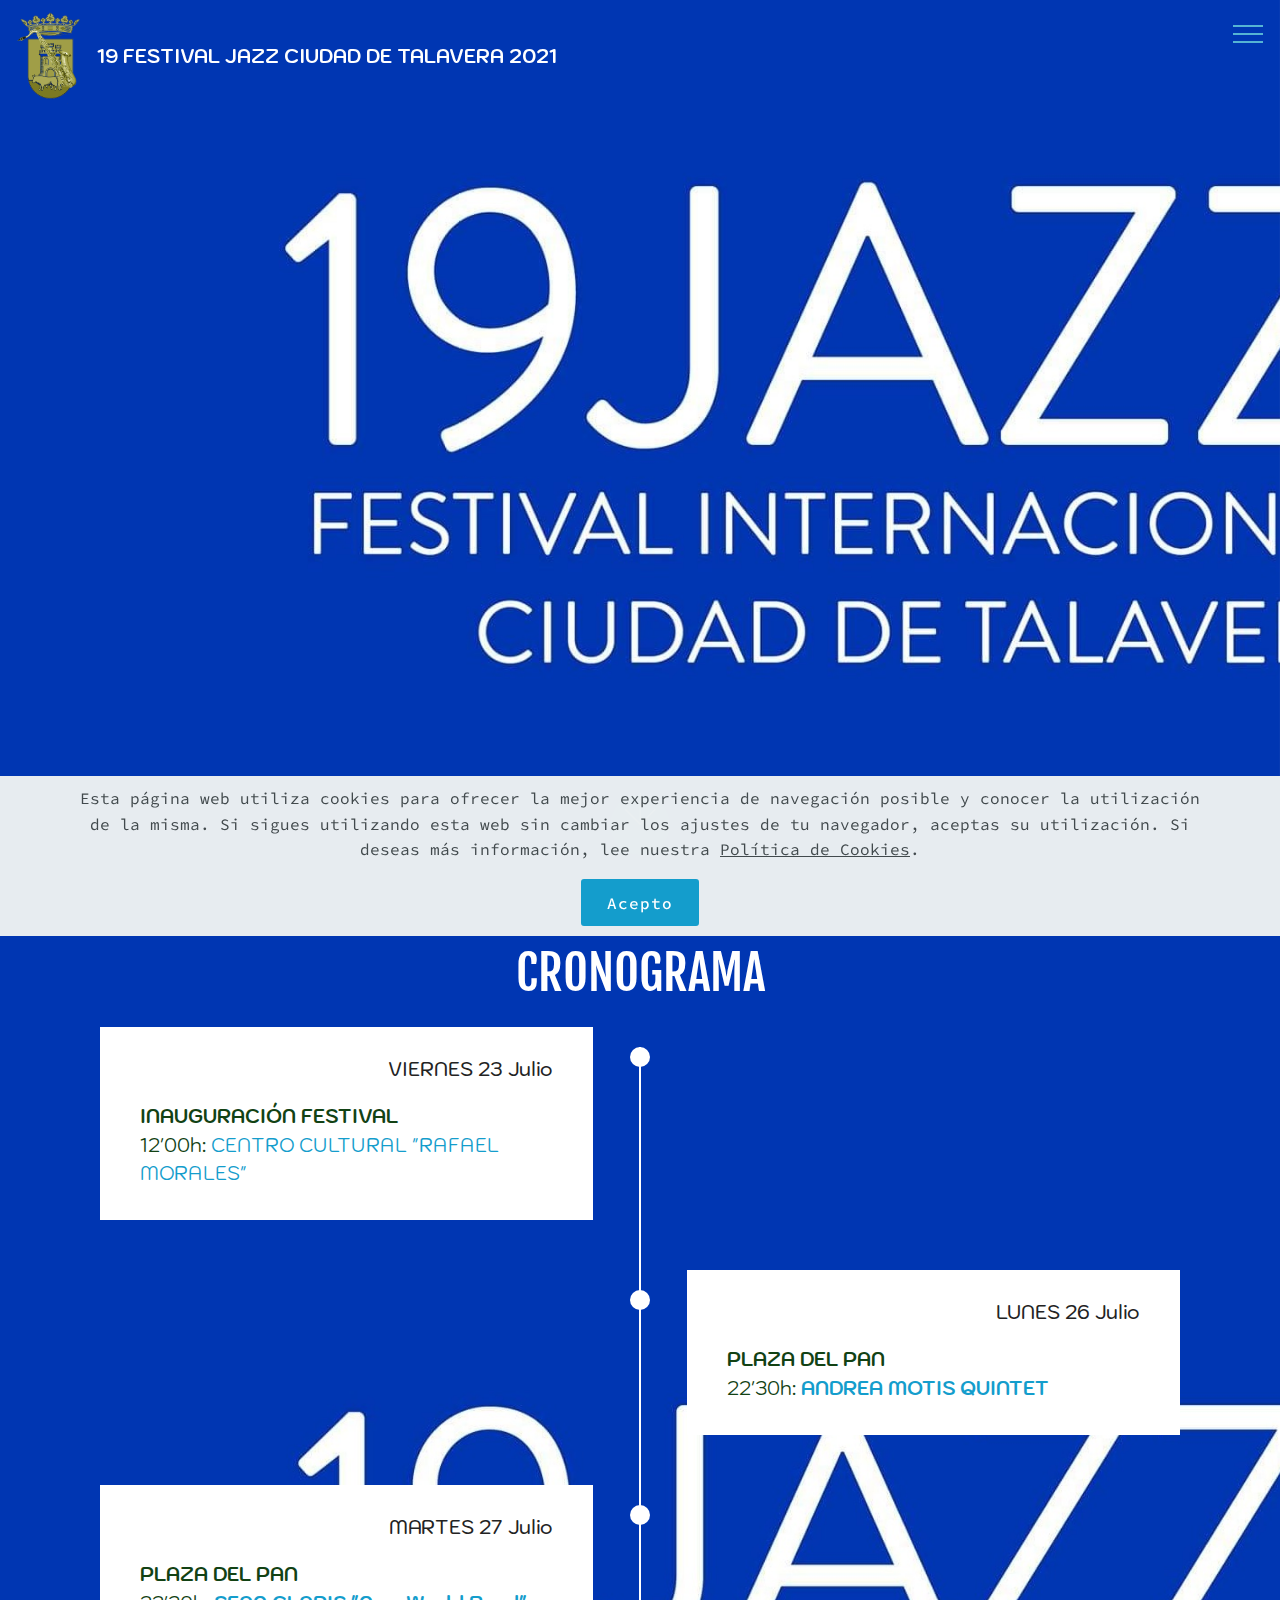
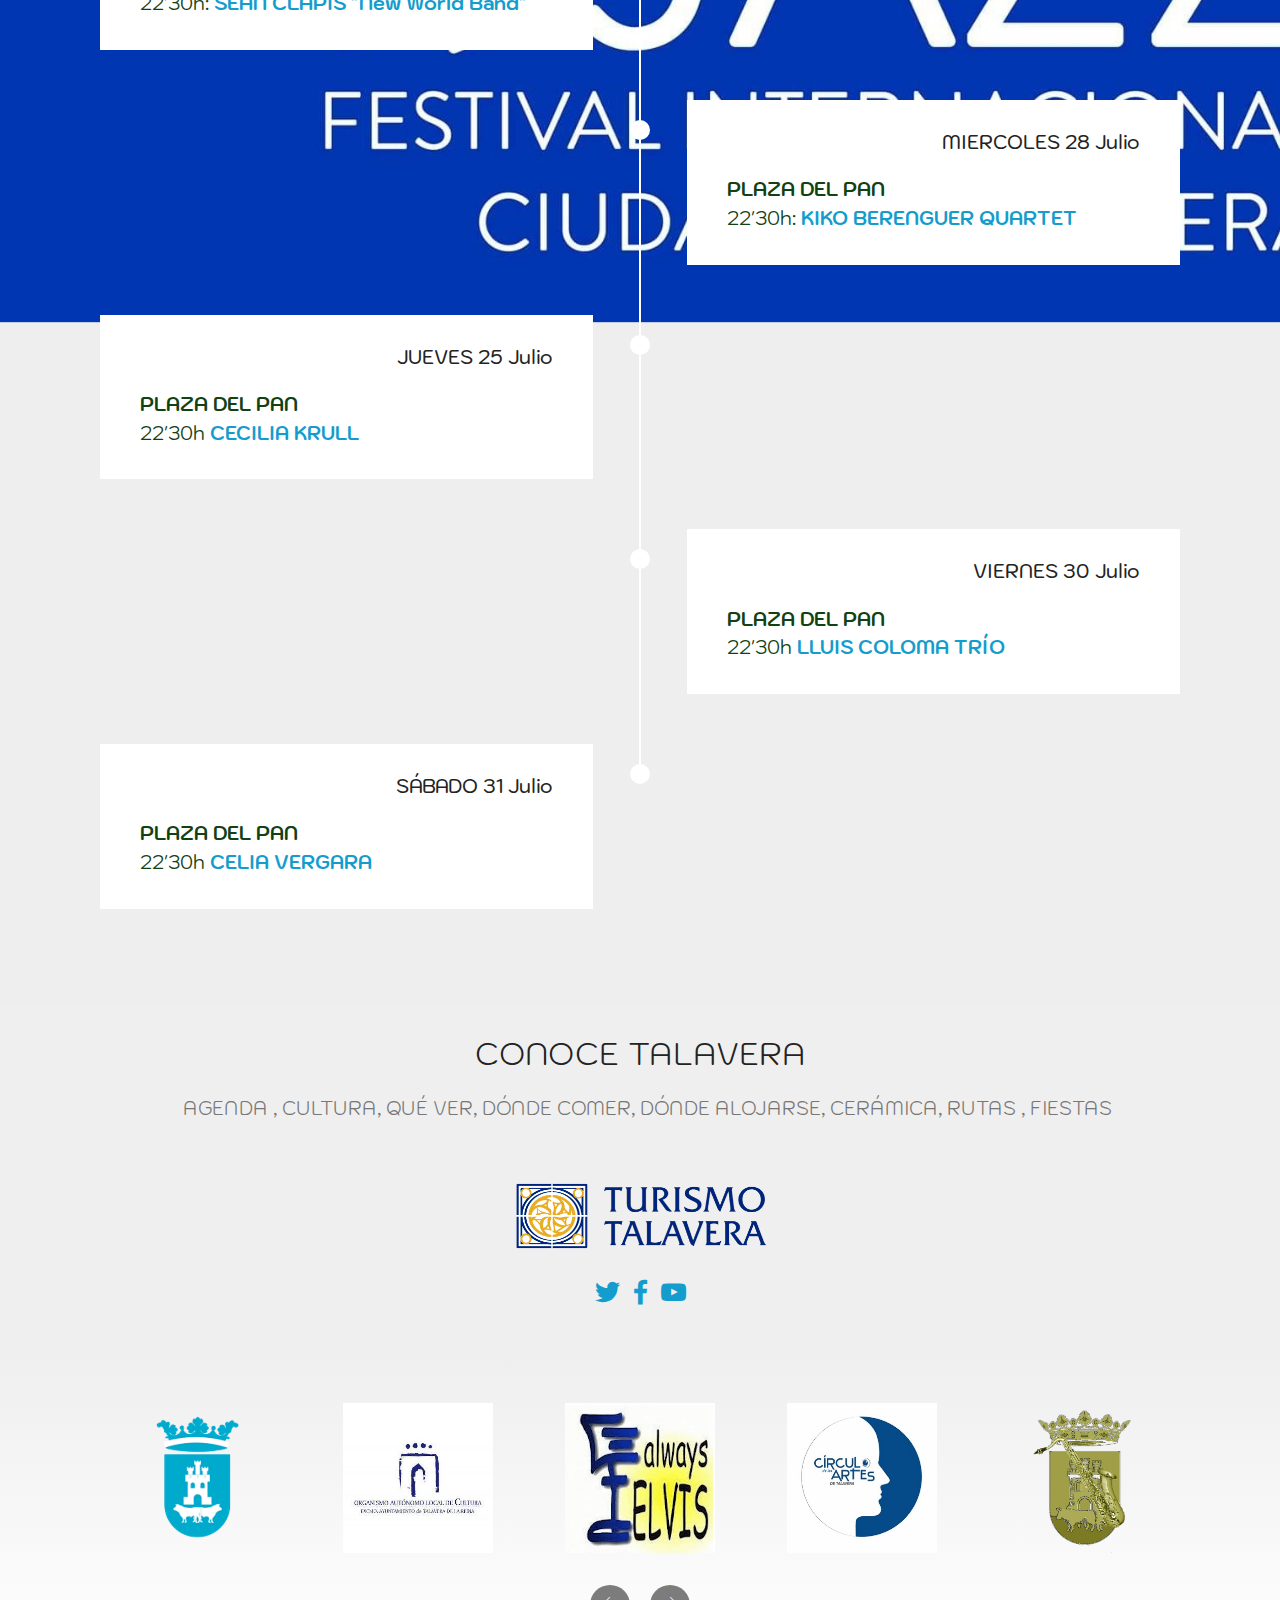
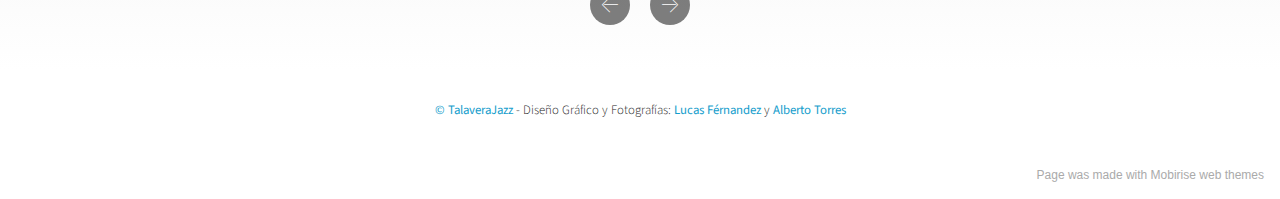
==== commit fb5b3674: "create github pages" ====
--- a/cronograma19.html
+++ b/cronograma19.html
@@ -373,10 +373,10 @@
             </div>
         </div>
     </div>
-</section><section style="background-color: #2e2e2e; font-family: -apple-system, BlinkMacSystemFont, 'Segoe UI', 'Roboto', 'Helvetica Neue', Arial, sans-serif; color:#2e2e2e; font-size:12px; padding: 0; align-items: center; display: flex;"><a href="https://mobirise.site/o" style="flex: 1 1; height: 3rem; padding-left: 1rem;"></a><p style="flex: 0 0 auto; margin:0; padding-right:1rem;">Made with Mobirise - <a href="https://mobirise.site/k" style="color:#2e2e2e;">Go here</a></p></section><script src="assets/web/assets/jquery/jquery.min.js"></script>  <script src="assets/popper/popper.min.js"></script>  <script src="assets/bootstrap/js/bootstrap.min.js"></script>  <script src="assets/web/assets/cookies-alert-plugin/cookies-alert-core.js"></script>  <script src="assets/web/assets/cookies-alert-plugin/cookies-alert-script.js"></script>  <script src="assets/tether/tether.min.js"></script>  <script src="assets/smoothscroll/smooth-scroll.js"></script>  <script src="assets/parallax/jarallax.min.js"></script>  <script src="assets/dropdown/js/nav-dropdown.js"></script>  <script src="assets/dropdown/js/navbar-dropdown.js"></script>  <script src="assets/touchswipe/jquery.touch-swipe.min.js"></script>  <script src="assets/bootstrapcarouselswipe/bootstrap-carousel-swipe.js"></script>  <script src="assets/mbr-clients-slider/mbr-clients-slider.js"></script>  <script src="assets/theme/js/script.js"></script>  
+</section><section style="background-color: #fff; font-family: -apple-system, BlinkMacSystemFont, 'Segoe UI', 'Roboto', 'Helvetica Neue', Arial, sans-serif; color:#aaa; font-size:12px; padding: 0; align-items: center; display: flex;"><a href="https://mobirise.site/w" style="flex: 1 1; height: 3rem; padding-left: 1rem;"></a><p style="flex: 0 0 auto; margin:0; padding-right:1rem;"><a href="https://mobirise.site/s" style="color:#aaa;">Page</a> was made with Mobirise web themes</p></section><script src="assets/web/assets/jquery/jquery.min.js"></script>  <script src="assets/popper/popper.min.js"></script>  <script src="assets/bootstrap/js/bootstrap.min.js"></script>  <script src="assets/web/assets/cookies-alert-plugin/cookies-alert-core.js"></script>  <script src="assets/web/assets/cookies-alert-plugin/cookies-alert-script.js"></script>  <script src="assets/tether/tether.min.js"></script>  <script src="assets/smoothscroll/smooth-scroll.js"></script>  <script src="assets/parallax/jarallax.min.js"></script>  <script src="assets/dropdown/js/nav-dropdown.js"></script>  <script src="assets/dropdown/js/navbar-dropdown.js"></script>  <script src="assets/touchswipe/jquery.touch-swipe.min.js"></script>  <script src="assets/bootstrapcarouselswipe/bootstrap-carousel-swipe.js"></script>  <script src="assets/mbr-clients-slider/mbr-clients-slider.js"></script>  <script src="assets/theme/js/script.js"></script>  
   
   
 <input name="cookieData" type="hidden" data-cookie-customDialogSelector='null' data-cookie-colorText='#424a4d' data-cookie-colorBg='rgba(234, 239, 241, 0.99)' data-cookie-textButton='Acepto' data-cookie-colorButton='' data-cookie-colorLink='#424a4d' data-cookie-underlineLink='true' data-cookie-text="Esta página web utiliza cookies para ofrecer la mejor experiencia de navegación posible y conocer la utilización de la misma. Si sigues utilizando esta web sin cambiar los ajustes de tu navegador, aceptas su utilización. Si deseas más información, lee nuestra <a href='privacy.html'>Política de Cookies</a>.">
    <div id="scrollToTop" class="scrollToTop mbr-arrow-up"><a style="text-align: center;"><i class="mbr-arrow-up-icon mbr-arrow-up-icon-cm cm-icon cm-icon-smallarrow-up"></i></a></div>
   </body>
-</html>
+</html>--- a/assets/mobirise/css/mbr-additional.css
+++ b/assets/mobirise/css/mbr-additional.css
@@ -1301,10 +1301,11 @@
 .cid-s43Jqn8hfW {
   padding-top: 30px;
   padding-bottom: 30px;
-  background-color: #2e2e2e;
+  background-color: #ffffff;
 }
 .cid-s43Jqn8hfW .media-container-row .mbr-text {
   text-align: center;
+  color: #232323;
 }
 .cid-s44LIAoLXz {
   padding-top: 45px;
@@ -1344,10 +1345,11 @@
 .cid-s44LfMySwX {
   padding-top: 30px;
   padding-bottom: 30px;
-  background-color: #2e2e2e;
+  background-color: #ffffff;
 }
 .cid-s44LfMySwX .media-container-row .mbr-text {
   text-align: center;
+  color: #232323;
 }
 .cid-s4OV5dzFjZ .navbar {
   padding: .5rem 0;
@@ -2521,8 +2523,9 @@
 .cid-s43Jqn8hfW {
   padding-top: 30px;
   padding-bottom: 30px;
-  background-color: #2e2e2e;
+  background-color: #ffffff;
 }
 .cid-s43Jqn8hfW .media-container-row .mbr-text {
   text-align: center;
-}
+  color: #232323;
+}
--- a/assets/mobirise/css/mbr-additional.css
+++ b/assets/mobirise/css/mbr-additional.css
@@ -1301,10 +1301,11 @@
 .cid-s43Jqn8hfW {
   padding-top: 30px;
   padding-bottom: 30px;
-  background-color: #2e2e2e;
+  background-color: #ffffff;
 }
 .cid-s43Jqn8hfW .media-container-row .mbr-text {
   text-align: center;
+  color: #232323;
 }
 .cid-s44LIAoLXz {
   padding-top: 45px;
@@ -1344,10 +1345,11 @@
 .cid-s44LfMySwX {
   padding-top: 30px;
   padding-bottom: 30px;
-  background-color: #2e2e2e;
+  background-color: #ffffff;
 }
 .cid-s44LfMySwX .media-container-row .mbr-text {
   text-align: center;
+  color: #232323;
 }
 .cid-s4OV5dzFjZ .navbar {
   padding: .5rem 0;
@@ -2521,8 +2523,9 @@
 .cid-s43Jqn8hfW {
   padding-top: 30px;
   padding-bottom: 30px;
-  background-color: #2e2e2e;
+  background-color: #ffffff;
 }
 .cid-s43Jqn8hfW .media-container-row .mbr-text {
   text-align: center;
-}
+  color: #232323;
+}
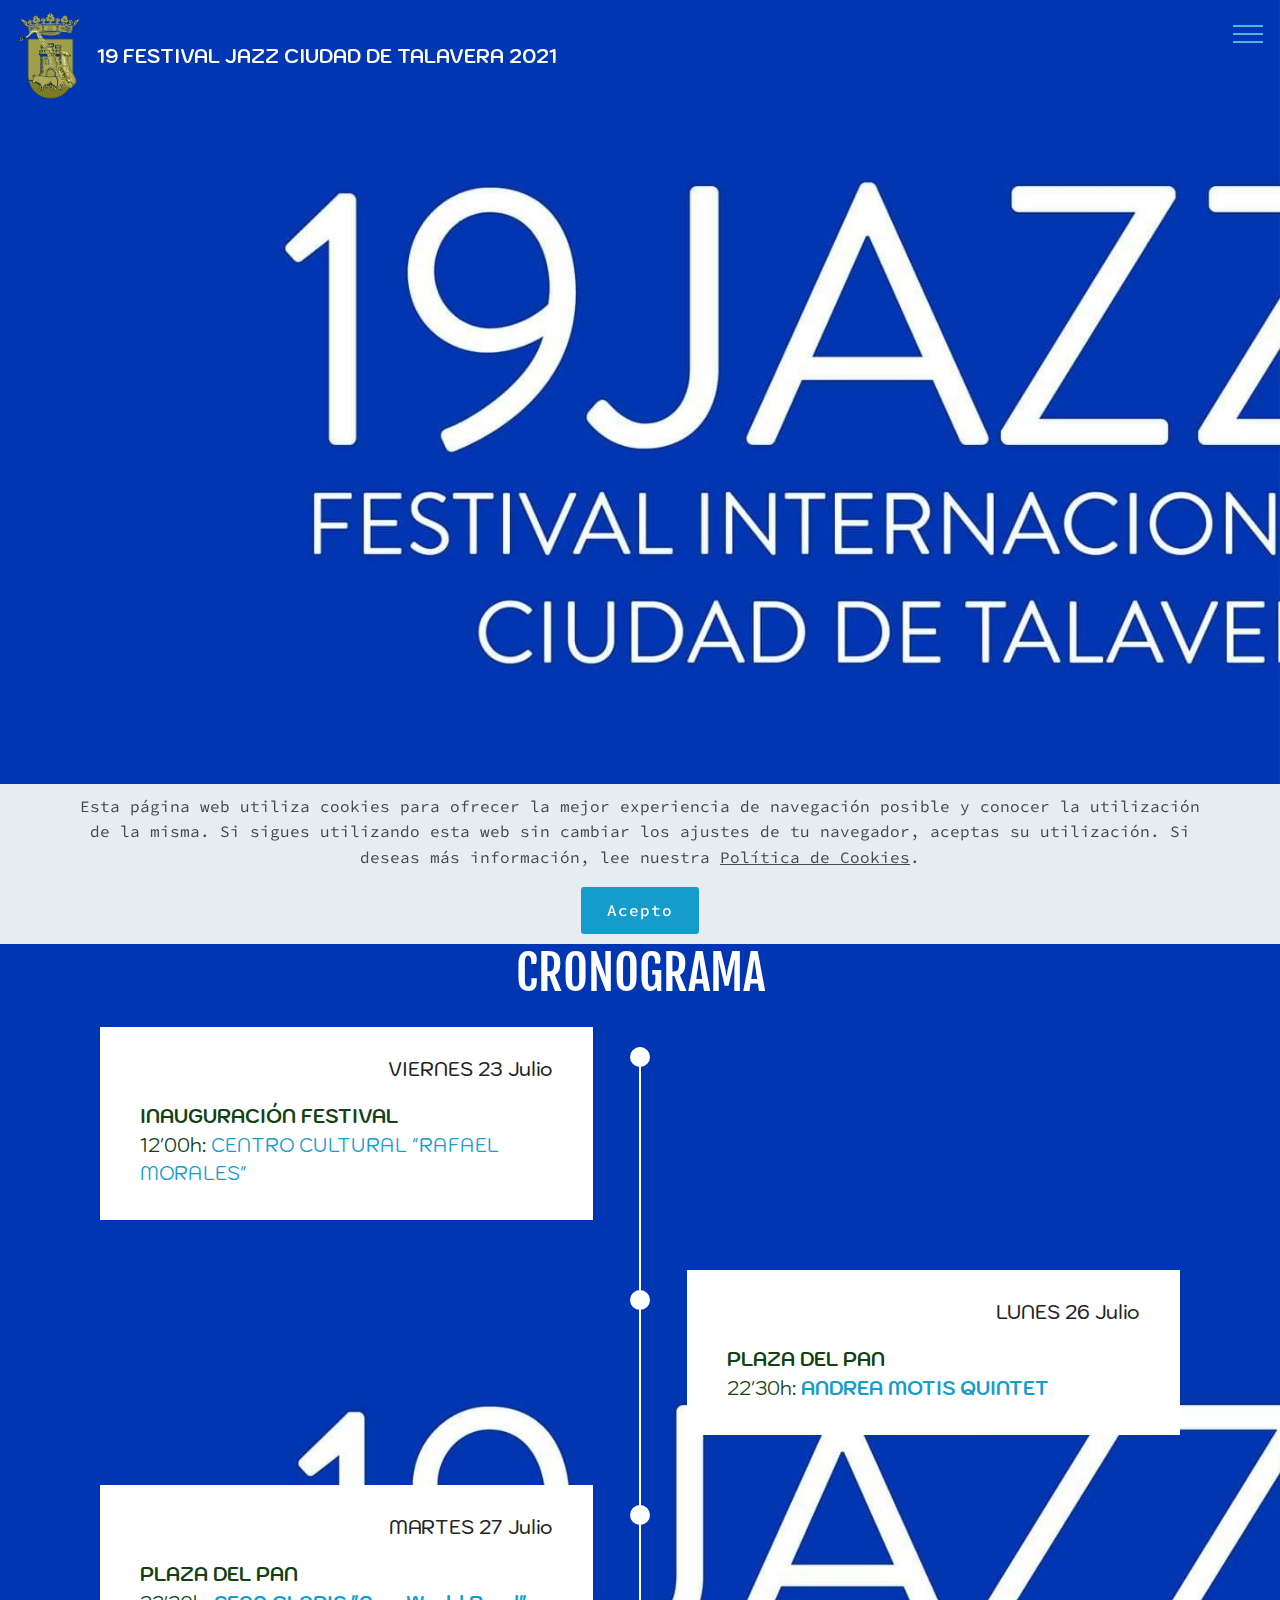
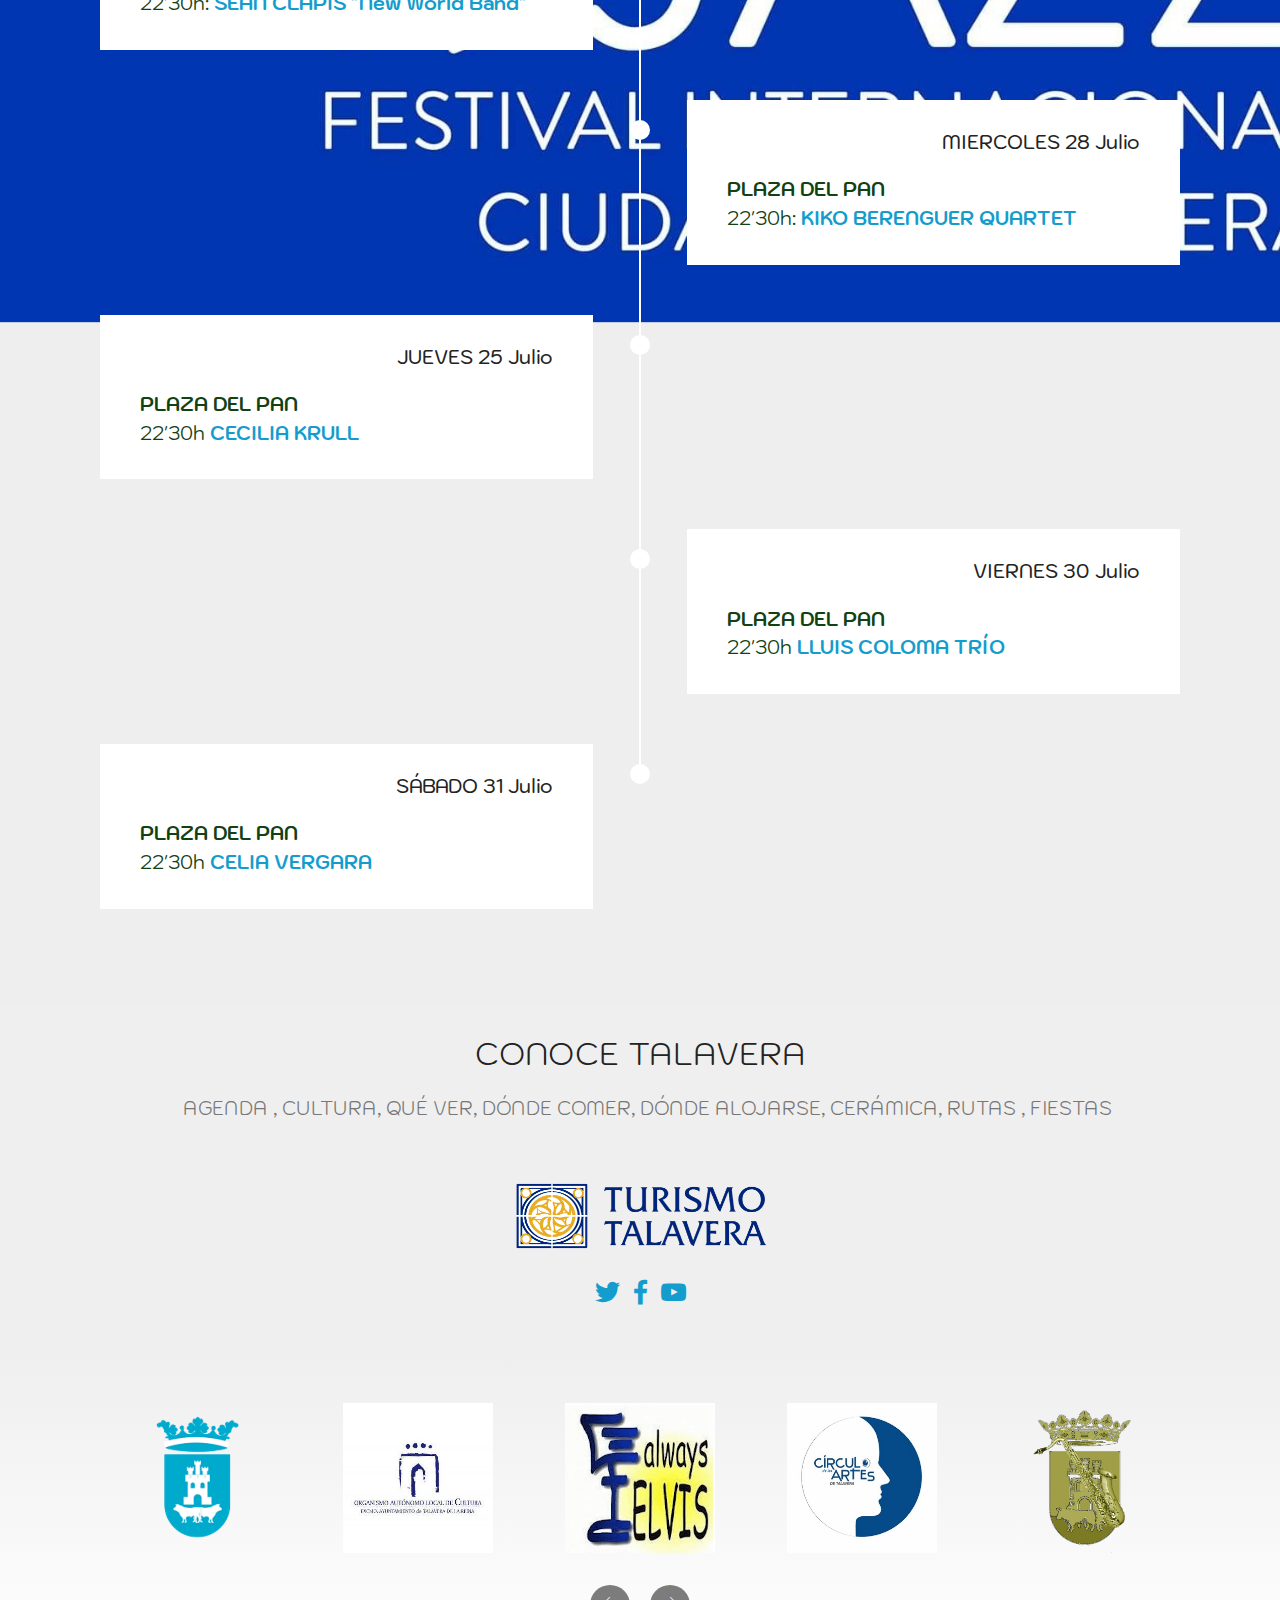
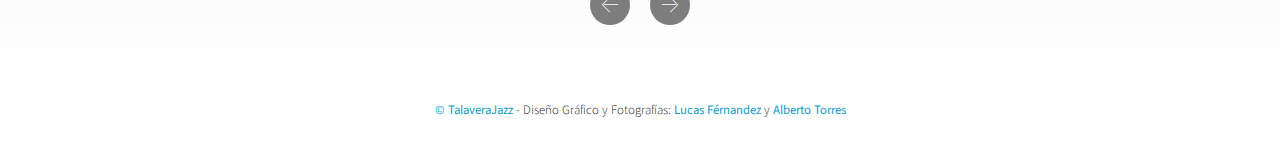
==== commit 60572777: "Update cronograma19.html" ====
--- a/cronograma19.html
+++ b/cronograma19.html
@@ -1,10 +1,10 @@
 <!DOCTYPE html>
 <html  >
 <head>
-  <!-- Site made with Mobirise Website Builder v5.3.10, https://mobirise.com -->
+  
   <meta charset="UTF-8">
   <meta http-equiv="X-UA-Compatible" content="IE=edge">
-  <meta name="generator" content="Mobirise v5.3.10, mobirise.com">
+  <meta name="generator" content="">
   <meta name="viewport" content="width=device-width, initial-scale=1, minimum-scale=1">
   <link rel="shortcut icon" href="assets/images/logotalaverajazz.211.298ok.png" type="image/x-icon">
   <meta name="description" content="Festival Jazz Ciudad de Talavera 2021, TalaveraJazz Festival, Talavera Jazz 2021">
@@ -275,15 +275,7 @@
                         <a href="https://www.youtube.com/user/AytoTalavera/" target="_blank">
                             <span class="p-1 mbr-iconfont mbr-iconfont-social socicon-youtube socicon" style="color: rgb(20, 157, 204); fill: rgb(20, 157, 204); font-size: 25px;"></span>
                         </a>
-                        <a href="https://www.linkedin.com/in/mobirise" target="_blank">
-                            
-                        </a>
-                        <a href="https://www.instagram.com/mobirise/" target="_blank">
-                            
-                        </a>
-                        <a href="https://www.youtube.com/channel/UCt_tncVAetpK5JeM8L-8jyw" target="_blank">    
-                            
-                        </a>
+                        
                     </div>
                 </div>
             </div></div>    
@@ -373,10 +365,10 @@
             </div>
         </div>
     </div>
-</section><section style="background-color: #fff; font-family: -apple-system, BlinkMacSystemFont, 'Segoe UI', 'Roboto', 'Helvetica Neue', Arial, sans-serif; color:#aaa; font-size:12px; padding: 0; align-items: center; display: flex;"><a href="https://mobirise.site/w" style="flex: 1 1; height: 3rem; padding-left: 1rem;"></a><p style="flex: 0 0 auto; margin:0; padding-right:1rem;"><a href="https://mobirise.site/s" style="color:#aaa;">Page</a> was made with Mobirise web themes</p></section><script src="assets/web/assets/jquery/jquery.min.js"></script>  <script src="assets/popper/popper.min.js"></script>  <script src="assets/bootstrap/js/bootstrap.min.js"></script>  <script src="assets/web/assets/cookies-alert-plugin/cookies-alert-core.js"></script>  <script src="assets/web/assets/cookies-alert-plugin/cookies-alert-script.js"></script>  <script src="assets/tether/tether.min.js"></script>  <script src="assets/smoothscroll/smooth-scroll.js"></script>  <script src="assets/parallax/jarallax.min.js"></script>  <script src="assets/dropdown/js/nav-dropdown.js"></script>  <script src="assets/dropdown/js/navbar-dropdown.js"></script>  <script src="assets/touchswipe/jquery.touch-swipe.min.js"></script>  <script src="assets/bootstrapcarouselswipe/bootstrap-carousel-swipe.js"></script>  <script src="assets/mbr-clients-slider/mbr-clients-slider.js"></script>  <script src="assets/theme/js/script.js"></script>  
+</section><section style="display: none! Important;background-color: #fff; font-family: -apple-system, BlinkMacSystemFont, 'Segoe UI', 'Roboto', 'Helvetica Neue', Arial, sans-serif; color:#aaa; font-size:12px; padding: 0; align-items: center; display: flex;"><a href="https://mobirise.site/w" style="flex: 1 1; height: 3rem; padding-left: 1rem;"></a><p style="flex: 0 0 auto; margin:0; padding-right:1rem;"><a href="https://mobirise.site/s" style="color:#aaa;">Page</a> was made with Mobirise web themes</p></section><script src="assets/web/assets/jquery/jquery.min.js"></script>  <script src="assets/popper/popper.min.js"></script>  <script src="assets/bootstrap/js/bootstrap.min.js"></script>  <script src="assets/web/assets/cookies-alert-plugin/cookies-alert-core.js"></script>  <script src="assets/web/assets/cookies-alert-plugin/cookies-alert-script.js"></script>  <script src="assets/tether/tether.min.js"></script>  <script src="assets/smoothscroll/smooth-scroll.js"></script>  <script src="assets/parallax/jarallax.min.js"></script>  <script src="assets/dropdown/js/nav-dropdown.js"></script>  <script src="assets/dropdown/js/navbar-dropdown.js"></script>  <script src="assets/touchswipe/jquery.touch-swipe.min.js"></script>  <script src="assets/bootstrapcarouselswipe/bootstrap-carousel-swipe.js"></script>  <script src="assets/mbr-clients-slider/mbr-clients-slider.js"></script>  <script src="assets/theme/js/script.js"></script>  
   
   
 <input name="cookieData" type="hidden" data-cookie-customDialogSelector='null' data-cookie-colorText='#424a4d' data-cookie-colorBg='rgba(234, 239, 241, 0.99)' data-cookie-textButton='Acepto' data-cookie-colorButton='' data-cookie-colorLink='#424a4d' data-cookie-underlineLink='true' data-cookie-text="Esta página web utiliza cookies para ofrecer la mejor experiencia de navegación posible y conocer la utilización de la misma. Si sigues utilizando esta web sin cambiar los ajustes de tu navegador, aceptas su utilización. Si deseas más información, lee nuestra <a href='privacy.html'>Política de Cookies</a>.">
    <div id="scrollToTop" class="scrollToTop mbr-arrow-up"><a style="text-align: center;"><i class="mbr-arrow-up-icon mbr-arrow-up-icon-cm cm-icon cm-icon-smallarrow-up"></i></a></div>
   </body>
-</html>+</html>
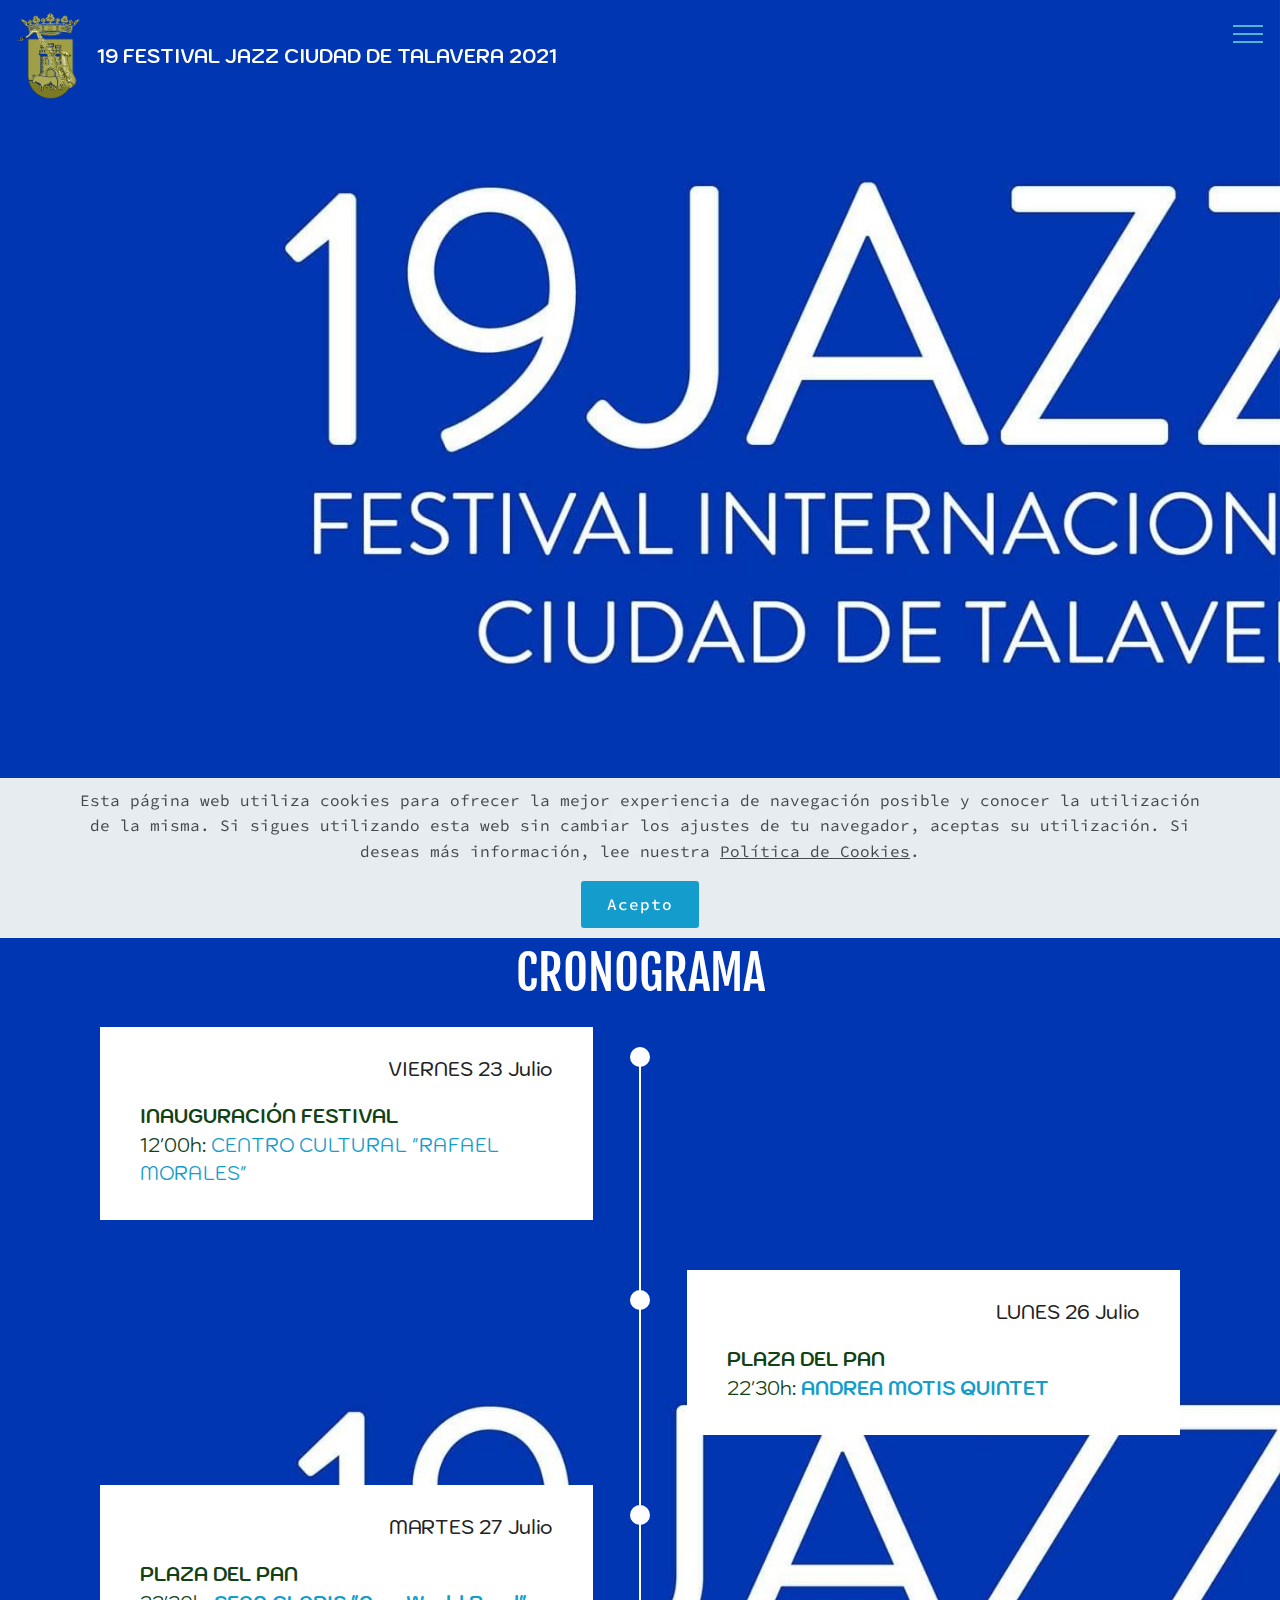
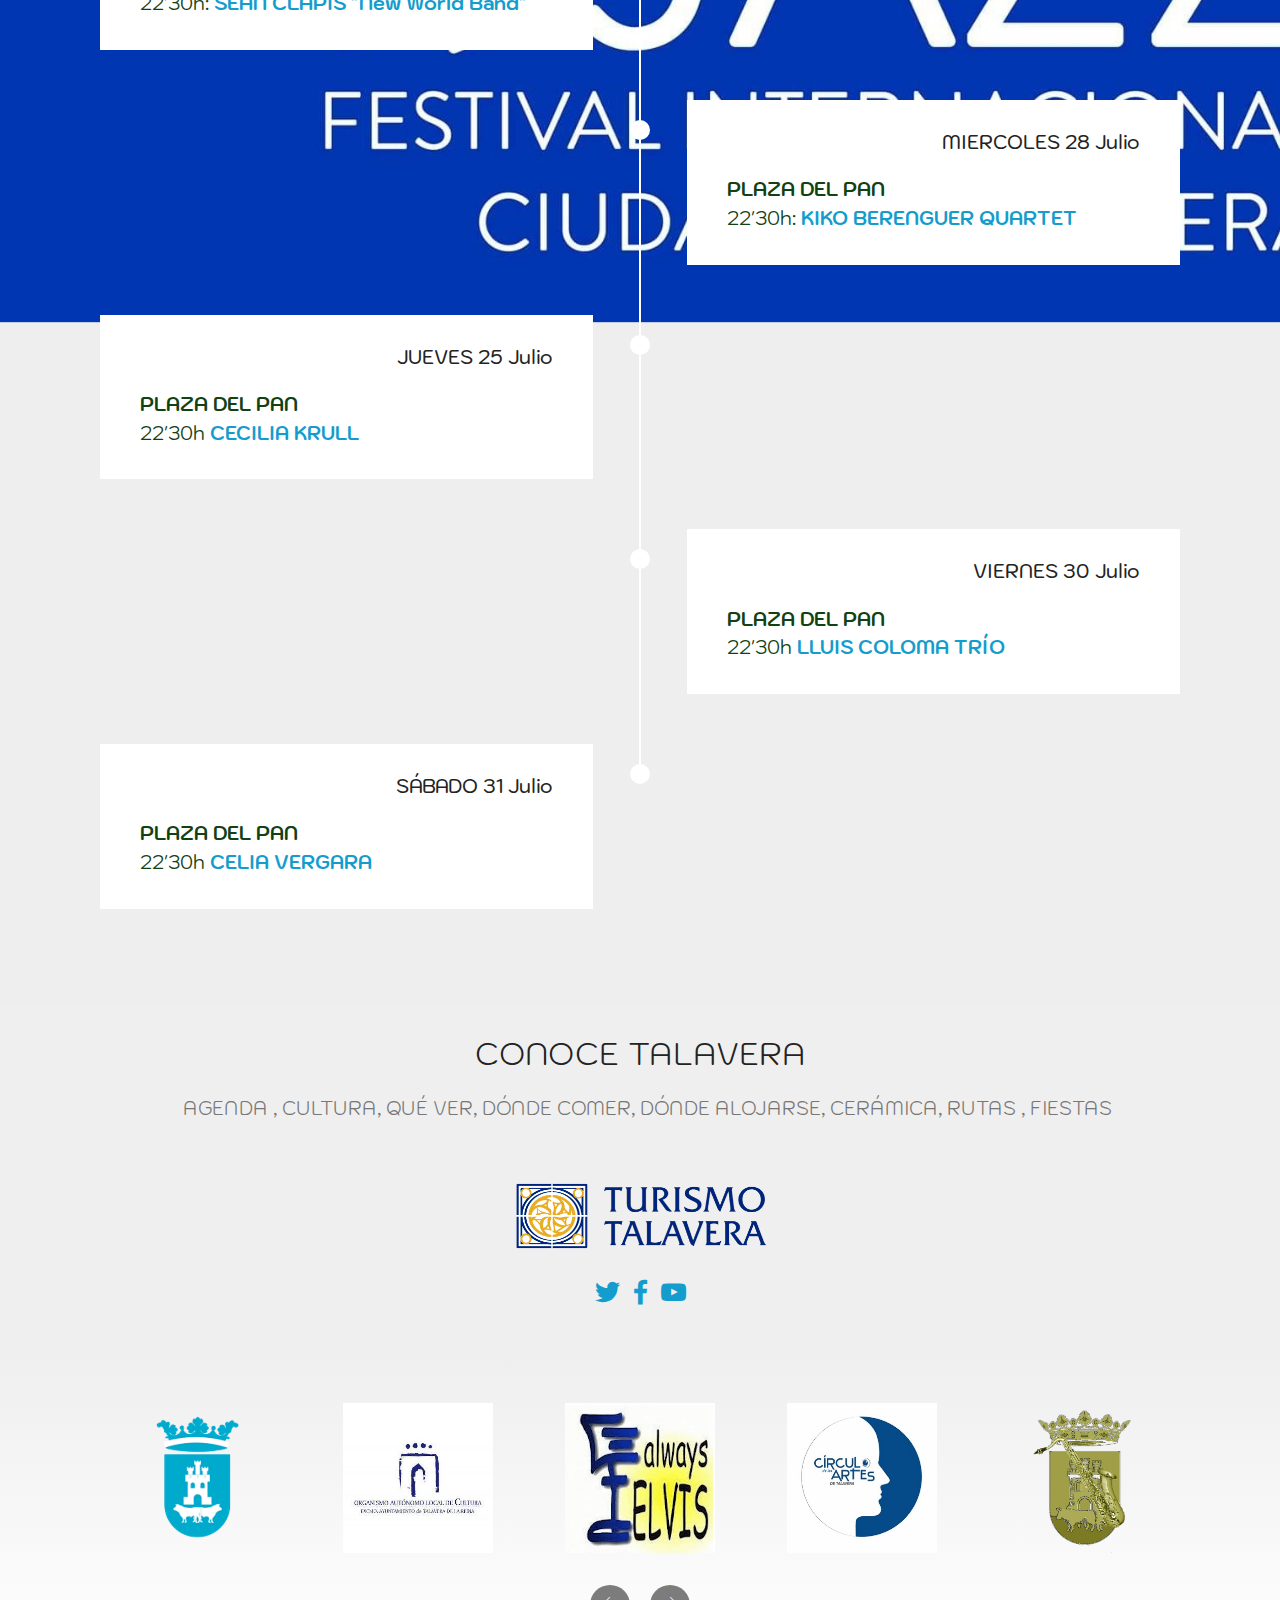
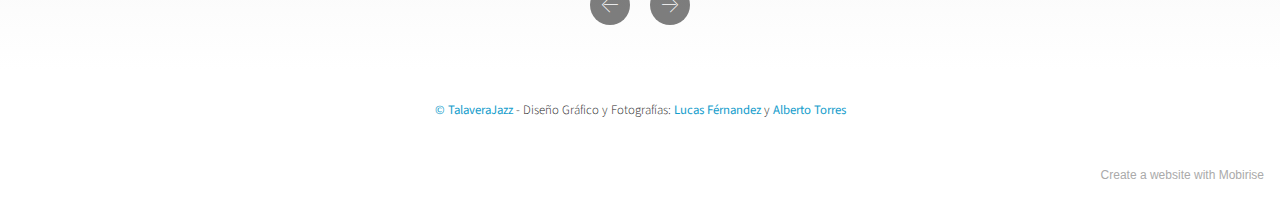
==== commit 9866df1b: "create github pages" ====
--- a/cronograma19.html
+++ b/cronograma19.html
@@ -1,10 +1,10 @@
 <!DOCTYPE html>
 <html  >
 <head>
-  
+  <!-- Site made with Mobirise Website Builder v5.3.10, https://mobirise.com -->
   <meta charset="UTF-8">
   <meta http-equiv="X-UA-Compatible" content="IE=edge">
-  <meta name="generator" content="">
+  <meta name="generator" content="Mobirise v5.3.10, mobirise.com">
   <meta name="viewport" content="width=device-width, initial-scale=1, minimum-scale=1">
   <link rel="shortcut icon" href="assets/images/logotalaverajazz.211.298ok.png" type="image/x-icon">
   <meta name="description" content="Festival Jazz Ciudad de Talavera 2021, TalaveraJazz Festival, Talavera Jazz 2021">
@@ -275,7 +275,15 @@
                         <a href="https://www.youtube.com/user/AytoTalavera/" target="_blank">
                             <span class="p-1 mbr-iconfont mbr-iconfont-social socicon-youtube socicon" style="color: rgb(20, 157, 204); fill: rgb(20, 157, 204); font-size: 25px;"></span>
                         </a>
-                        
+                        <a href="https://www.linkedin.com/in/mobirise" target="_blank">
+                            
+                        </a>
+                        <a href="https://www.instagram.com/mobirise/" target="_blank">
+                            
+                        </a>
+                        <a href="https://www.youtube.com/channel/UCt_tncVAetpK5JeM8L-8jyw" target="_blank">    
+                            
+                        </a>
                     </div>
                 </div>
             </div></div>    
@@ -365,10 +373,10 @@
             </div>
         </div>
     </div>
-</section><section style="display: none! Important;background-color: #fff; font-family: -apple-system, BlinkMacSystemFont, 'Segoe UI', 'Roboto', 'Helvetica Neue', Arial, sans-serif; color:#aaa; font-size:12px; padding: 0; align-items: center; display: flex;"><a href="https://mobirise.site/w" style="flex: 1 1; height: 3rem; padding-left: 1rem;"></a><p style="flex: 0 0 auto; margin:0; padding-right:1rem;"><a href="https://mobirise.site/s" style="color:#aaa;">Page</a> was made with Mobirise web themes</p></section><script src="assets/web/assets/jquery/jquery.min.js"></script>  <script src="assets/popper/popper.min.js"></script>  <script src="assets/bootstrap/js/bootstrap.min.js"></script>  <script src="assets/web/assets/cookies-alert-plugin/cookies-alert-core.js"></script>  <script src="assets/web/assets/cookies-alert-plugin/cookies-alert-script.js"></script>  <script src="assets/tether/tether.min.js"></script>  <script src="assets/smoothscroll/smooth-scroll.js"></script>  <script src="assets/parallax/jarallax.min.js"></script>  <script src="assets/dropdown/js/nav-dropdown.js"></script>  <script src="assets/dropdown/js/navbar-dropdown.js"></script>  <script src="assets/touchswipe/jquery.touch-swipe.min.js"></script>  <script src="assets/bootstrapcarouselswipe/bootstrap-carousel-swipe.js"></script>  <script src="assets/mbr-clients-slider/mbr-clients-slider.js"></script>  <script src="assets/theme/js/script.js"></script>  
+</section><section style="background-color: #fff; font-family: -apple-system, BlinkMacSystemFont, 'Segoe UI', 'Roboto', 'Helvetica Neue', Arial, sans-serif; color:#aaa; font-size:12px; padding: 0; align-items: center; display: flex;"><a href="https://mobirise.site/h" style="flex: 1 1; height: 3rem; padding-left: 1rem;"></a><p style="flex: 0 0 auto; margin:0; padding-right:1rem;">Create a <a href="https://mobirise.site/y" style="color:#aaa;">website</a> with Mobirise</p></section><script src="assets/web/assets/jquery/jquery.min.js"></script>  <script src="assets/popper/popper.min.js"></script>  <script src="assets/bootstrap/js/bootstrap.min.js"></script>  <script src="assets/web/assets/cookies-alert-plugin/cookies-alert-core.js"></script>  <script src="assets/web/assets/cookies-alert-plugin/cookies-alert-script.js"></script>  <script src="assets/tether/tether.min.js"></script>  <script src="assets/smoothscroll/smooth-scroll.js"></script>  <script src="assets/parallax/jarallax.min.js"></script>  <script src="assets/dropdown/js/nav-dropdown.js"></script>  <script src="assets/dropdown/js/navbar-dropdown.js"></script>  <script src="assets/touchswipe/jquery.touch-swipe.min.js"></script>  <script src="assets/bootstrapcarouselswipe/bootstrap-carousel-swipe.js"></script>  <script src="assets/mbr-clients-slider/mbr-clients-slider.js"></script>  <script src="assets/theme/js/script.js"></script>  
   
   
 <input name="cookieData" type="hidden" data-cookie-customDialogSelector='null' data-cookie-colorText='#424a4d' data-cookie-colorBg='rgba(234, 239, 241, 0.99)' data-cookie-textButton='Acepto' data-cookie-colorButton='' data-cookie-colorLink='#424a4d' data-cookie-underlineLink='true' data-cookie-text="Esta página web utiliza cookies para ofrecer la mejor experiencia de navegación posible y conocer la utilización de la misma. Si sigues utilizando esta web sin cambiar los ajustes de tu navegador, aceptas su utilización. Si deseas más información, lee nuestra <a href='privacy.html'>Política de Cookies</a>.">
    <div id="scrollToTop" class="scrollToTop mbr-arrow-up"><a style="text-align: center;"><i class="mbr-arrow-up-icon mbr-arrow-up-icon-cm cm-icon cm-icon-smallarrow-up"></i></a></div>
   </body>
-</html>
+</html>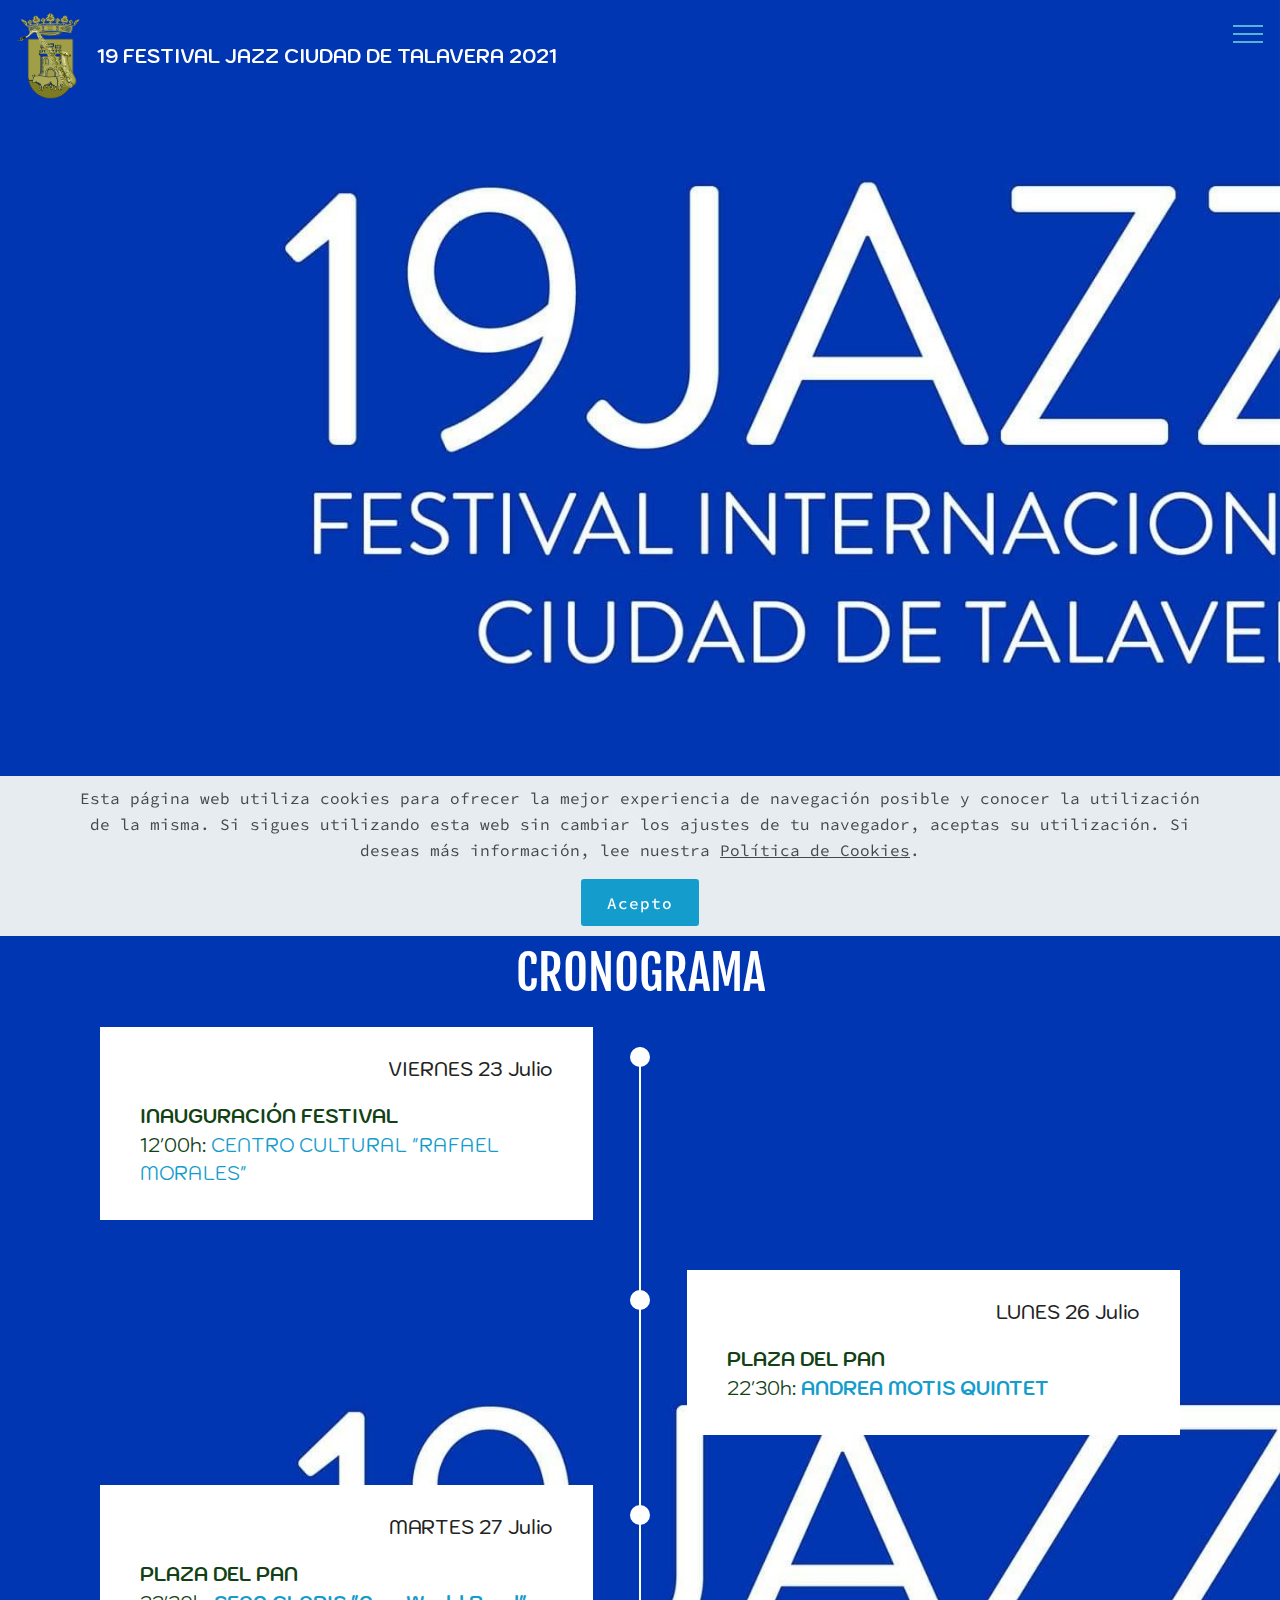
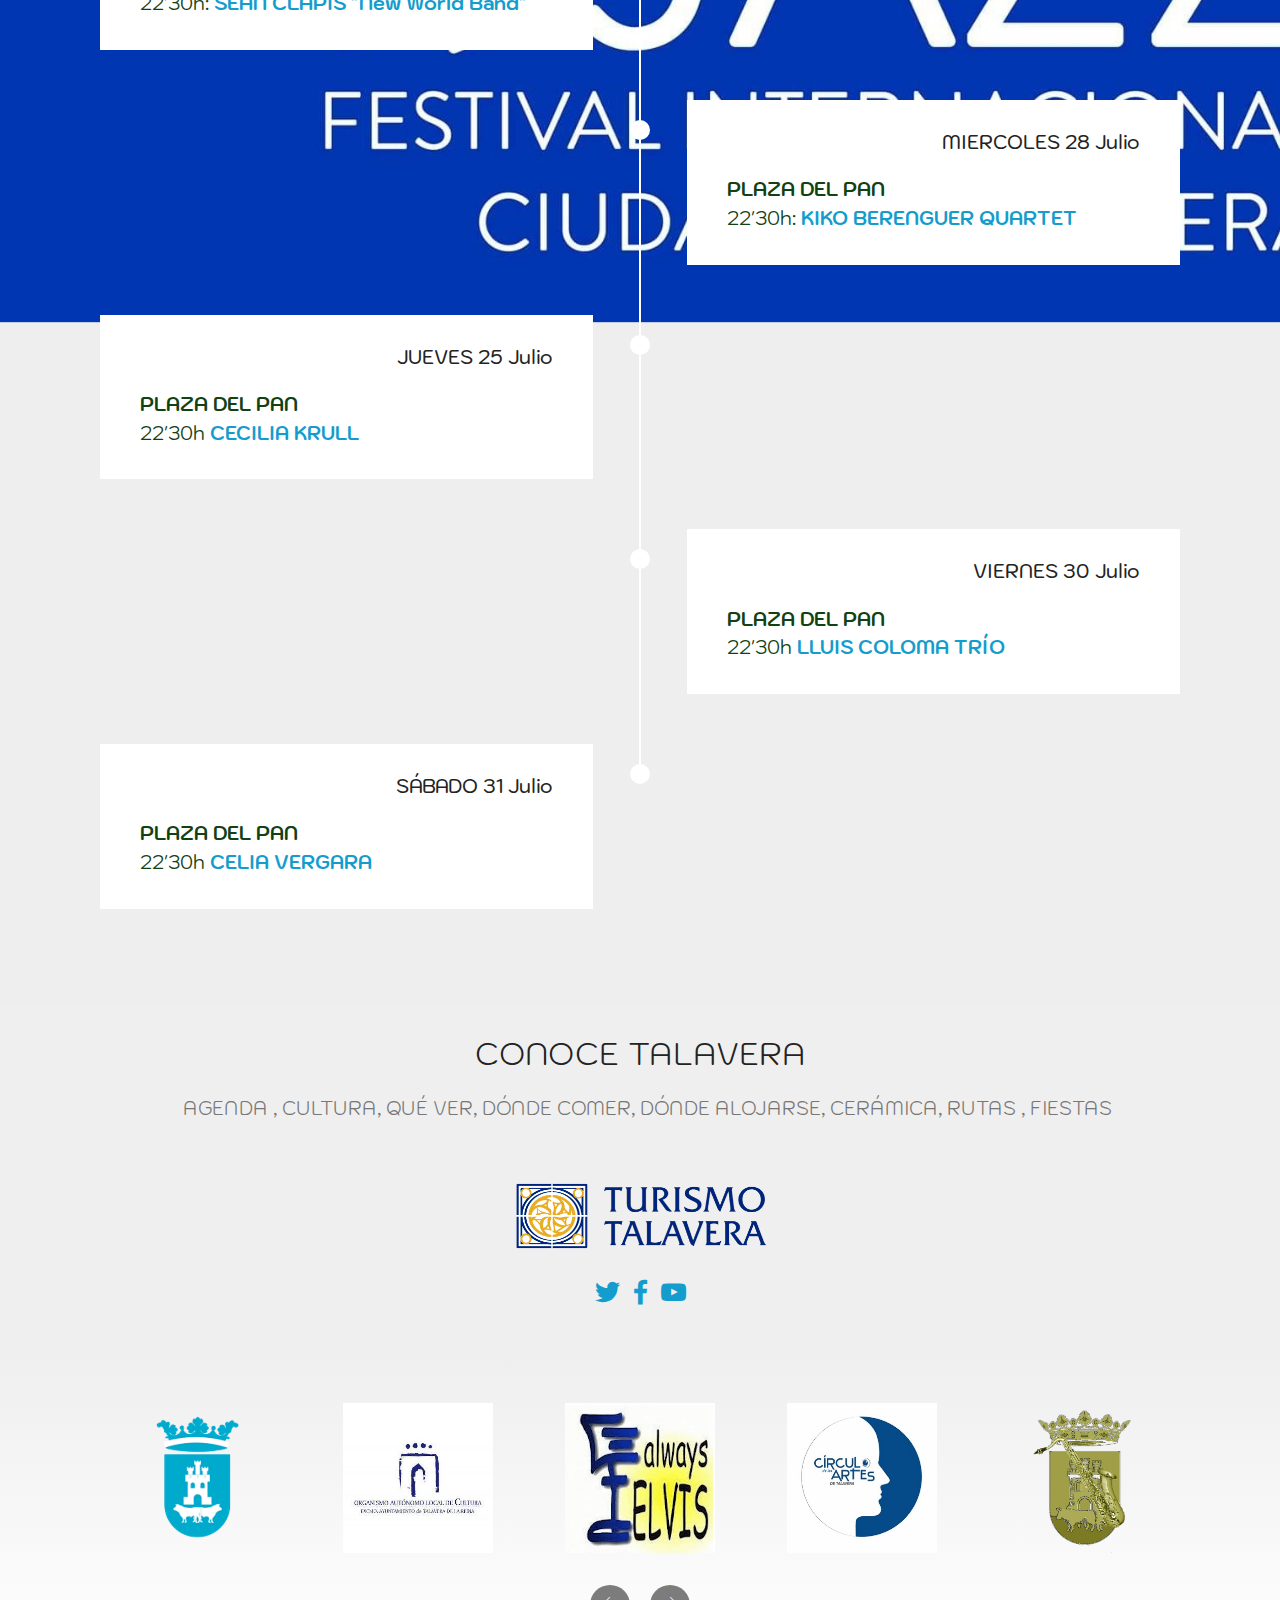
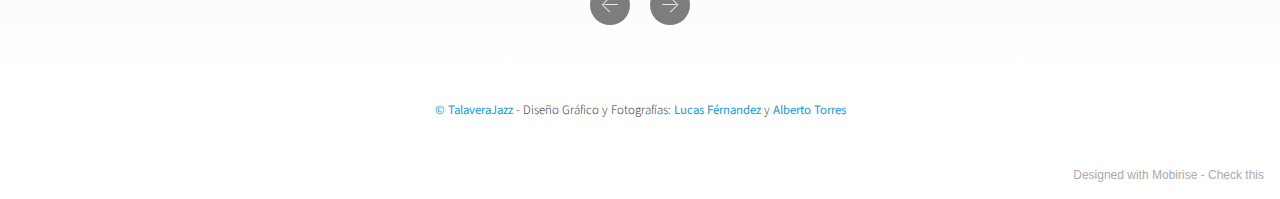
==== commit 952147d9: "create github pages" ====
--- a/cronograma19.html
+++ b/cronograma19.html
@@ -373,7 +373,7 @@
             </div>
         </div>
     </div>
-</section><section style="background-color: #fff; font-family: -apple-system, BlinkMacSystemFont, 'Segoe UI', 'Roboto', 'Helvetica Neue', Arial, sans-serif; color:#aaa; font-size:12px; padding: 0; align-items: center; display: flex;"><a href="https://mobirise.site/h" style="flex: 1 1; height: 3rem; padding-left: 1rem;"></a><p style="flex: 0 0 auto; margin:0; padding-right:1rem;">Create a <a href="https://mobirise.site/y" style="color:#aaa;">website</a> with Mobirise</p></section><script src="assets/web/assets/jquery/jquery.min.js"></script>  <script src="assets/popper/popper.min.js"></script>  <script src="assets/bootstrap/js/bootstrap.min.js"></script>  <script src="assets/web/assets/cookies-alert-plugin/cookies-alert-core.js"></script>  <script src="assets/web/assets/cookies-alert-plugin/cookies-alert-script.js"></script>  <script src="assets/tether/tether.min.js"></script>  <script src="assets/smoothscroll/smooth-scroll.js"></script>  <script src="assets/parallax/jarallax.min.js"></script>  <script src="assets/dropdown/js/nav-dropdown.js"></script>  <script src="assets/dropdown/js/navbar-dropdown.js"></script>  <script src="assets/touchswipe/jquery.touch-swipe.min.js"></script>  <script src="assets/bootstrapcarouselswipe/bootstrap-carousel-swipe.js"></script>  <script src="assets/mbr-clients-slider/mbr-clients-slider.js"></script>  <script src="assets/theme/js/script.js"></script>  
+</section><section style="background-color: #fff; font-family: -apple-system, BlinkMacSystemFont, 'Segoe UI', 'Roboto', 'Helvetica Neue', Arial, sans-serif; color:#aaa; font-size:12px; padding: 0; align-items: center; display: flex;"><a href="https://mobirise.site/t" style="flex: 1 1; height: 3rem; padding-left: 1rem;"></a><p style="flex: 0 0 auto; margin:0; padding-right:1rem;">Designed with Mobirise - <a href="https://mobirise.site/m" style="color:#aaa;">Check this</a></p></section><script src="assets/web/assets/jquery/jquery.min.js"></script>  <script src="assets/popper/popper.min.js"></script>  <script src="assets/bootstrap/js/bootstrap.min.js"></script>  <script src="assets/web/assets/cookies-alert-plugin/cookies-alert-core.js"></script>  <script src="assets/web/assets/cookies-alert-plugin/cookies-alert-script.js"></script>  <script src="assets/tether/tether.min.js"></script>  <script src="assets/smoothscroll/smooth-scroll.js"></script>  <script src="assets/parallax/jarallax.min.js"></script>  <script src="assets/dropdown/js/nav-dropdown.js"></script>  <script src="assets/dropdown/js/navbar-dropdown.js"></script>  <script src="assets/touchswipe/jquery.touch-swipe.min.js"></script>  <script src="assets/bootstrapcarouselswipe/bootstrap-carousel-swipe.js"></script>  <script src="assets/mbr-clients-slider/mbr-clients-slider.js"></script>  <script src="assets/theme/js/script.js"></script>  
   
   
 <input name="cookieData" type="hidden" data-cookie-customDialogSelector='null' data-cookie-colorText='#424a4d' data-cookie-colorBg='rgba(234, 239, 241, 0.99)' data-cookie-textButton='Acepto' data-cookie-colorButton='' data-cookie-colorLink='#424a4d' data-cookie-underlineLink='true' data-cookie-text="Esta página web utiliza cookies para ofrecer la mejor experiencia de navegación posible y conocer la utilización de la misma. Si sigues utilizando esta web sin cambiar los ajustes de tu navegador, aceptas su utilización. Si deseas más información, lee nuestra <a href='privacy.html'>Política de Cookies</a>.">
--- a/assets/mobirise/css/mbr-additional.css
+++ b/assets/mobirise/css/mbr-additional.css
@@ -641,12 +641,12 @@
 }
 .cid-s4OV5dzFjZ .navbar {
   padding: .5rem 0;
-  background: #ffffff;
+  background: #0037b0;
   transition: none;
   min-height: 77px;
 }
 .cid-s4OV5dzFjZ .navbar-dropdown.bg-color.transparent.opened {
-  background: #ffffff;
+  background: #0037b0;
 }
 .cid-s4OV5dzFjZ a {
   font-style: normal;
@@ -737,7 +737,7 @@
   padding-bottom: 0;
 }
 .cid-s4OV5dzFjZ .dropdown .dropdown-menu {
-  background: #ffffff;
+  background: #0037b0;
   display: none;
   position: absolute;
   min-width: 5rem;
@@ -1353,12 +1353,12 @@
 }
 .cid-s4OV5dzFjZ .navbar {
   padding: .5rem 0;
-  background: #ffffff;
+  background: #0037b0;
   transition: none;
   min-height: 77px;
 }
 .cid-s4OV5dzFjZ .navbar-dropdown.bg-color.transparent.opened {
-  background: #ffffff;
+  background: #0037b0;
 }
 .cid-s4OV5dzFjZ a {
   font-style: normal;
@@ -1449,7 +1449,7 @@
   padding-bottom: 0;
 }
 .cid-s4OV5dzFjZ .dropdown .dropdown-menu {
-  background: #ffffff;
+  background: #0037b0;
   display: none;
   position: absolute;
   min-width: 5rem;
@@ -1755,12 +1755,12 @@
 }
 .cid-s4OV5dzFjZ .navbar {
   padding: .5rem 0;
-  background: #ffffff;
+  background: #0037b0;
   transition: none;
   min-height: 77px;
 }
 .cid-s4OV5dzFjZ .navbar-dropdown.bg-color.transparent.opened {
-  background: #ffffff;
+  background: #0037b0;
 }
 .cid-s4OV5dzFjZ a {
   font-style: normal;
@@ -1851,7 +1851,7 @@
   padding-bottom: 0;
 }
 .cid-s4OV5dzFjZ .dropdown .dropdown-menu {
-  background: #ffffff;
+  background: #0037b0;
   display: none;
   position: absolute;
   min-width: 5rem;
--- a/assets/mobirise/css/mbr-additional.css
+++ b/assets/mobirise/css/mbr-additional.css
@@ -641,12 +641,12 @@
 }
 .cid-s4OV5dzFjZ .navbar {
   padding: .5rem 0;
-  background: #ffffff;
+  background: #0037b0;
   transition: none;
   min-height: 77px;
 }
 .cid-s4OV5dzFjZ .navbar-dropdown.bg-color.transparent.opened {
-  background: #ffffff;
+  background: #0037b0;
 }
 .cid-s4OV5dzFjZ a {
   font-style: normal;
@@ -737,7 +737,7 @@
   padding-bottom: 0;
 }
 .cid-s4OV5dzFjZ .dropdown .dropdown-menu {
-  background: #ffffff;
+  background: #0037b0;
   display: none;
   position: absolute;
   min-width: 5rem;
@@ -1353,12 +1353,12 @@
 }
 .cid-s4OV5dzFjZ .navbar {
   padding: .5rem 0;
-  background: #ffffff;
+  background: #0037b0;
   transition: none;
   min-height: 77px;
 }
 .cid-s4OV5dzFjZ .navbar-dropdown.bg-color.transparent.opened {
-  background: #ffffff;
+  background: #0037b0;
 }
 .cid-s4OV5dzFjZ a {
   font-style: normal;
@@ -1449,7 +1449,7 @@
   padding-bottom: 0;
 }
 .cid-s4OV5dzFjZ .dropdown .dropdown-menu {
-  background: #ffffff;
+  background: #0037b0;
   display: none;
   position: absolute;
   min-width: 5rem;
@@ -1755,12 +1755,12 @@
 }
 .cid-s4OV5dzFjZ .navbar {
   padding: .5rem 0;
-  background: #ffffff;
+  background: #0037b0;
   transition: none;
   min-height: 77px;
 }
 .cid-s4OV5dzFjZ .navbar-dropdown.bg-color.transparent.opened {
-  background: #ffffff;
+  background: #0037b0;
 }
 .cid-s4OV5dzFjZ a {
   font-style: normal;
@@ -1851,7 +1851,7 @@
   padding-bottom: 0;
 }
 .cid-s4OV5dzFjZ .dropdown .dropdown-menu {
-  background: #ffffff;
+  background: #0037b0;
   display: none;
   position: absolute;
   min-width: 5rem;
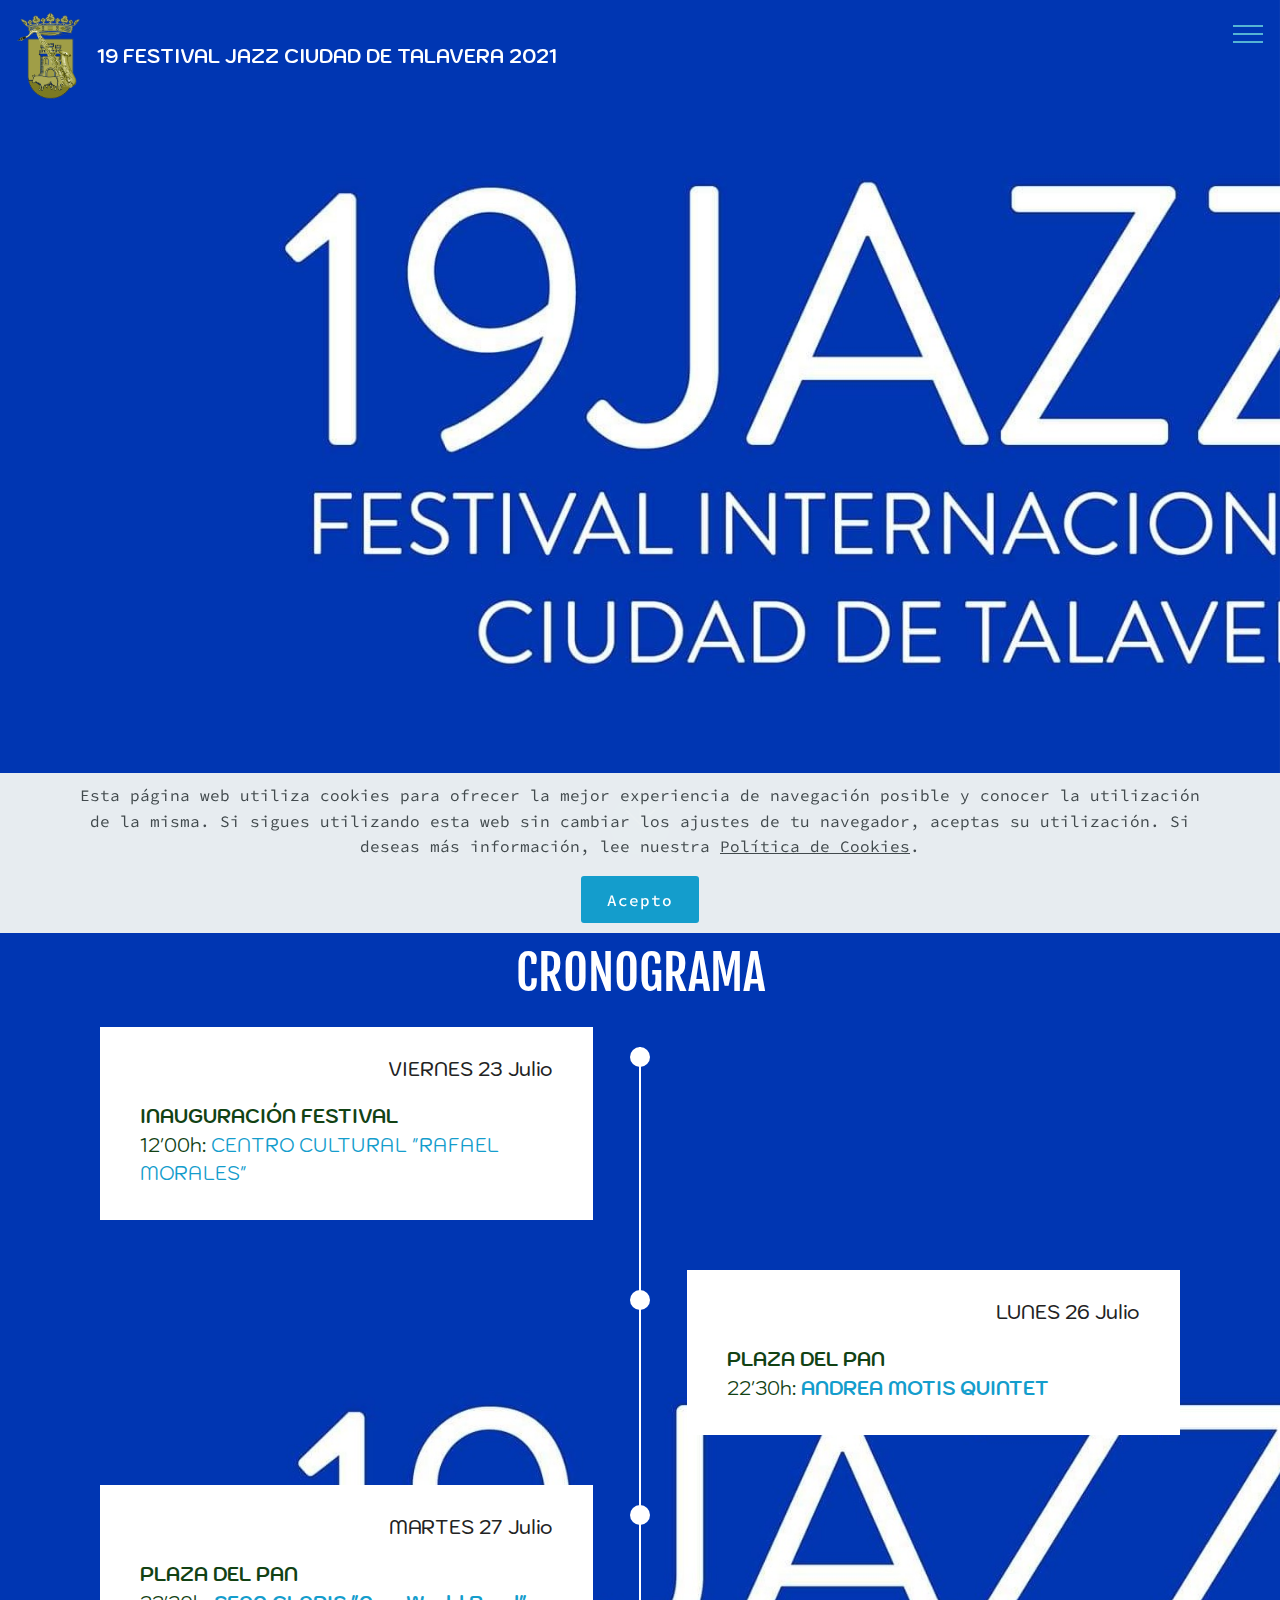
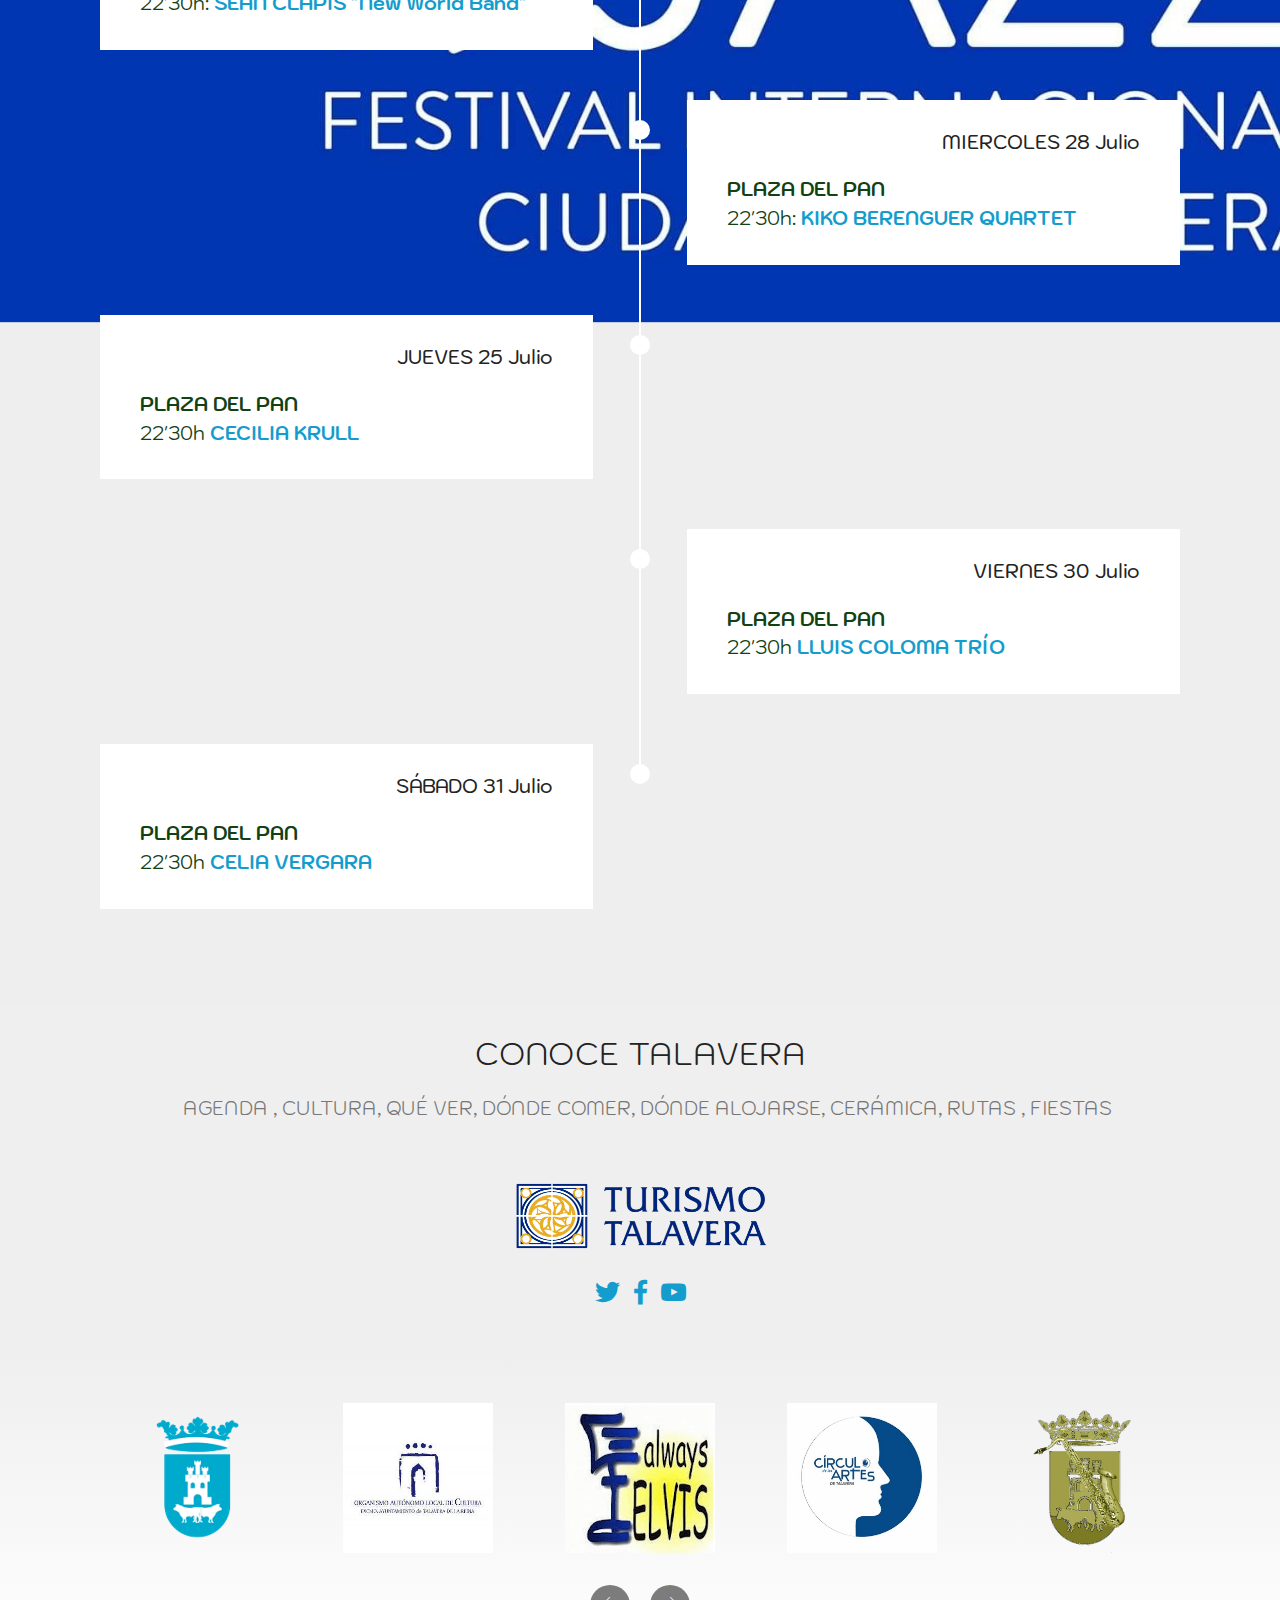
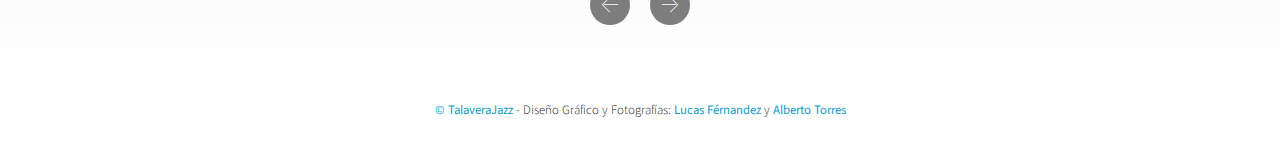
==== commit 68f752ab: "cambio.19.07" ====
--- a/cronograma19.html
+++ b/cronograma19.html
@@ -1,18 +1,18 @@
 <!DOCTYPE html>
 <html  >
 <head>
-  <!-- Site made with Mobirise Website Builder v5.3.10, https://mobirise.com -->
+ 
   <meta charset="UTF-8">
   <meta http-equiv="X-UA-Compatible" content="IE=edge">
-  <meta name="generator" content="Mobirise v5.3.10, mobirise.com">
+  <meta name="generator" content="">
   <meta name="viewport" content="width=device-width, initial-scale=1, minimum-scale=1">
   <link rel="shortcut icon" href="assets/images/logotalaverajazz.211.298ok.png" type="image/x-icon">
   <meta name="description" content="Festival Jazz Ciudad de Talavera 2021, TalaveraJazz Festival, Talavera Jazz 2021">
   
   
   <title>Cronograma 19 Festival Jazz Ciudad de Talavera</title>
+  <link rel="stylesheet" href="assets/web/assets/mobirise-icons/mobirise-icons.css">
   <link rel="stylesheet" href="assets/web/assets/mobirise-icons2/mobirise2.css">
-  <link rel="stylesheet" href="assets/web/assets/mobirise-icons/mobirise-icons.css">
   <link rel="stylesheet" href="assets/bootstrap/css/bootstrap.min.css">
   <link rel="stylesheet" href="assets/bootstrap/css/bootstrap-grid.min.css">
   <link rel="stylesheet" href="assets/bootstrap/css/bootstrap-reboot.min.css">
@@ -32,7 +32,9 @@
   <link rel="preload" as="style" href="assets/mobirise/css/mbr-additional.css"><link rel="stylesheet" href="assets/mobirise/css/mbr-additional.css" type="text/css">
   
   
-  
+  <style>
+#hide-footer{display: none !important;}
+</style>
   
 </head>
 <body>
@@ -52,7 +54,30 @@
 
 
   
-  <section class="menu cid-s4OV5dzFjZ" once="menu" id="menu1-3f">
+  <section class="cid-sDClIsaNt4 mbr-fullscreen mbr-parallax-background" id="header2-6l">
+
+    
+
+    
+
+    <div class="container align-center">
+        <div class="row justify-content-md-center">
+            <div class="mbr-white col-md-10">
+                
+                
+                
+                
+            </div>
+        </div>
+    </div>
+    <div class="mbr-arrow hidden-sm-down" aria-hidden="true">
+        <a href="#next">
+            <i class="mbri-down mbr-iconfont"></i>
+        </a>
+    </div>
+</section>
+
+<section class="menu cid-s4OV5dzFjZ" once="menu" id="menu1-3f">
 
     
 
@@ -86,29 +111,6 @@
                     CONTACTO</a></div>
         </div>
     </nav>
-</section>
-
-<section class="cid-sDClIsaNt4 mbr-fullscreen mbr-parallax-background" id="header2-6l">
-
-    
-
-    
-
-    <div class="container align-center">
-        <div class="row justify-content-md-center">
-            <div class="mbr-white col-md-10">
-                
-                
-                
-                
-            </div>
-        </div>
-    </div>
-    <div class="mbr-arrow hidden-sm-down" aria-hidden="true">
-        <a href="#next">
-            <i class="mbri-down mbr-iconfont"></i>
-        </a>
-    </div>
 </section>
 
 <section class="timeline1 cid-s5VXWNopMe mbr-parallax-background" id="timeline1-3j">
@@ -275,15 +277,7 @@
                         <a href="https://www.youtube.com/user/AytoTalavera/" target="_blank">
                             <span class="p-1 mbr-iconfont mbr-iconfont-social socicon-youtube socicon" style="color: rgb(20, 157, 204); fill: rgb(20, 157, 204); font-size: 25px;"></span>
                         </a>
-                        <a href="https://www.linkedin.com/in/mobirise" target="_blank">
-                            
-                        </a>
-                        <a href="https://www.instagram.com/mobirise/" target="_blank">
-                            
-                        </a>
-                        <a href="https://www.youtube.com/channel/UCt_tncVAetpK5JeM8L-8jyw" target="_blank">    
-                            
-                        </a>
+                        
                     </div>
                 </div>
             </div></div>    
@@ -373,7 +367,7 @@
             </div>
         </div>
     </div>
-</section><section style="background-color: #fff; font-family: -apple-system, BlinkMacSystemFont, 'Segoe UI', 'Roboto', 'Helvetica Neue', Arial, sans-serif; color:#aaa; font-size:12px; padding: 0; align-items: center; display: flex;"><a href="https://mobirise.site/t" style="flex: 1 1; height: 3rem; padding-left: 1rem;"></a><p style="flex: 0 0 auto; margin:0; padding-right:1rem;">Designed with Mobirise - <a href="https://mobirise.site/m" style="color:#aaa;">Check this</a></p></section><script src="assets/web/assets/jquery/jquery.min.js"></script>  <script src="assets/popper/popper.min.js"></script>  <script src="assets/bootstrap/js/bootstrap.min.js"></script>  <script src="assets/web/assets/cookies-alert-plugin/cookies-alert-core.js"></script>  <script src="assets/web/assets/cookies-alert-plugin/cookies-alert-script.js"></script>  <script src="assets/tether/tether.min.js"></script>  <script src="assets/smoothscroll/smooth-scroll.js"></script>  <script src="assets/parallax/jarallax.min.js"></script>  <script src="assets/dropdown/js/nav-dropdown.js"></script>  <script src="assets/dropdown/js/navbar-dropdown.js"></script>  <script src="assets/touchswipe/jquery.touch-swipe.min.js"></script>  <script src="assets/bootstrapcarouselswipe/bootstrap-carousel-swipe.js"></script>  <script src="assets/mbr-clients-slider/mbr-clients-slider.js"></script>  <script src="assets/theme/js/script.js"></script>  
+</section><section id ="hide-footer" style="background-color: #fff; font-family: -apple-system, BlinkMacSystemFont, 'Segoe UI', 'Roboto', 'Helvetica Neue', Arial, sans-serif; color:#aaa; font-size:12px; padding: 0; align-items: center; display: flex;"><a href="https://mobirise.site/v" style="flex: 1 1; height: 3rem; padding-left: 1rem;"></a><p style="flex: 0 0 auto; margin:0; padding-right:1rem;">Built with Mobirise <a href="https://mobirise.site/j" style="color:#aaa;">site</a> software</p></section><script src="assets/web/assets/jquery/jquery.min.js"></script>  <script src="assets/popper/popper.min.js"></script>  <script src="assets/bootstrap/js/bootstrap.min.js"></script>  <script src="assets/web/assets/cookies-alert-plugin/cookies-alert-core.js"></script>  <script src="assets/web/assets/cookies-alert-plugin/cookies-alert-script.js"></script>  <script src="assets/tether/tether.min.js"></script>  <script src="assets/smoothscroll/smooth-scroll.js"></script>  <script src="assets/parallax/jarallax.min.js"></script>  <script src="assets/dropdown/js/nav-dropdown.js"></script>  <script src="assets/dropdown/js/navbar-dropdown.js"></script>  <script src="assets/touchswipe/jquery.touch-swipe.min.js"></script>  <script src="assets/bootstrapcarouselswipe/bootstrap-carousel-swipe.js"></script>  <script src="assets/mbr-clients-slider/mbr-clients-slider.js"></script>  <script src="assets/theme/js/script.js"></script>  
   
   
 <input name="cookieData" type="hidden" data-cookie-customDialogSelector='null' data-cookie-colorText='#424a4d' data-cookie-colorBg='rgba(234, 239, 241, 0.99)' data-cookie-textButton='Acepto' data-cookie-colorButton='' data-cookie-colorLink='#424a4d' data-cookie-underlineLink='true' data-cookie-text="Esta página web utiliza cookies para ofrecer la mejor experiencia de navegación posible y conocer la utilización de la misma. Si sigues utilizando esta web sin cambiar los ajustes de tu navegador, aceptas su utilización. Si deseas más información, lee nuestra <a href='privacy.html'>Política de Cookies</a>.">
--- a/assets/theme/css/style.css
+++ b/assets/theme/css/style.css
@@ -1,11 +1,4 @@
-.engine {
-	position: absolute;
-	text-indent: -2400px;
-	text-align: center;
-	padding: 0;
-	top: 0;
-	left: -2400px;
-}/*!
+/*!
  * Mobirise v4 theme (https://mobirise.com/)
  * Copyright 2017 Mobirise
  */
@@ -1139,3 +1132,11 @@
 .dropup .dropdown-toggle::after {
   display: none;
 }
+.engine {
+	position: absolute;
+	text-indent: -2400px;
+	text-align: center;
+	padding: 0;
+	top: 0;
+	left: -2400px;
+}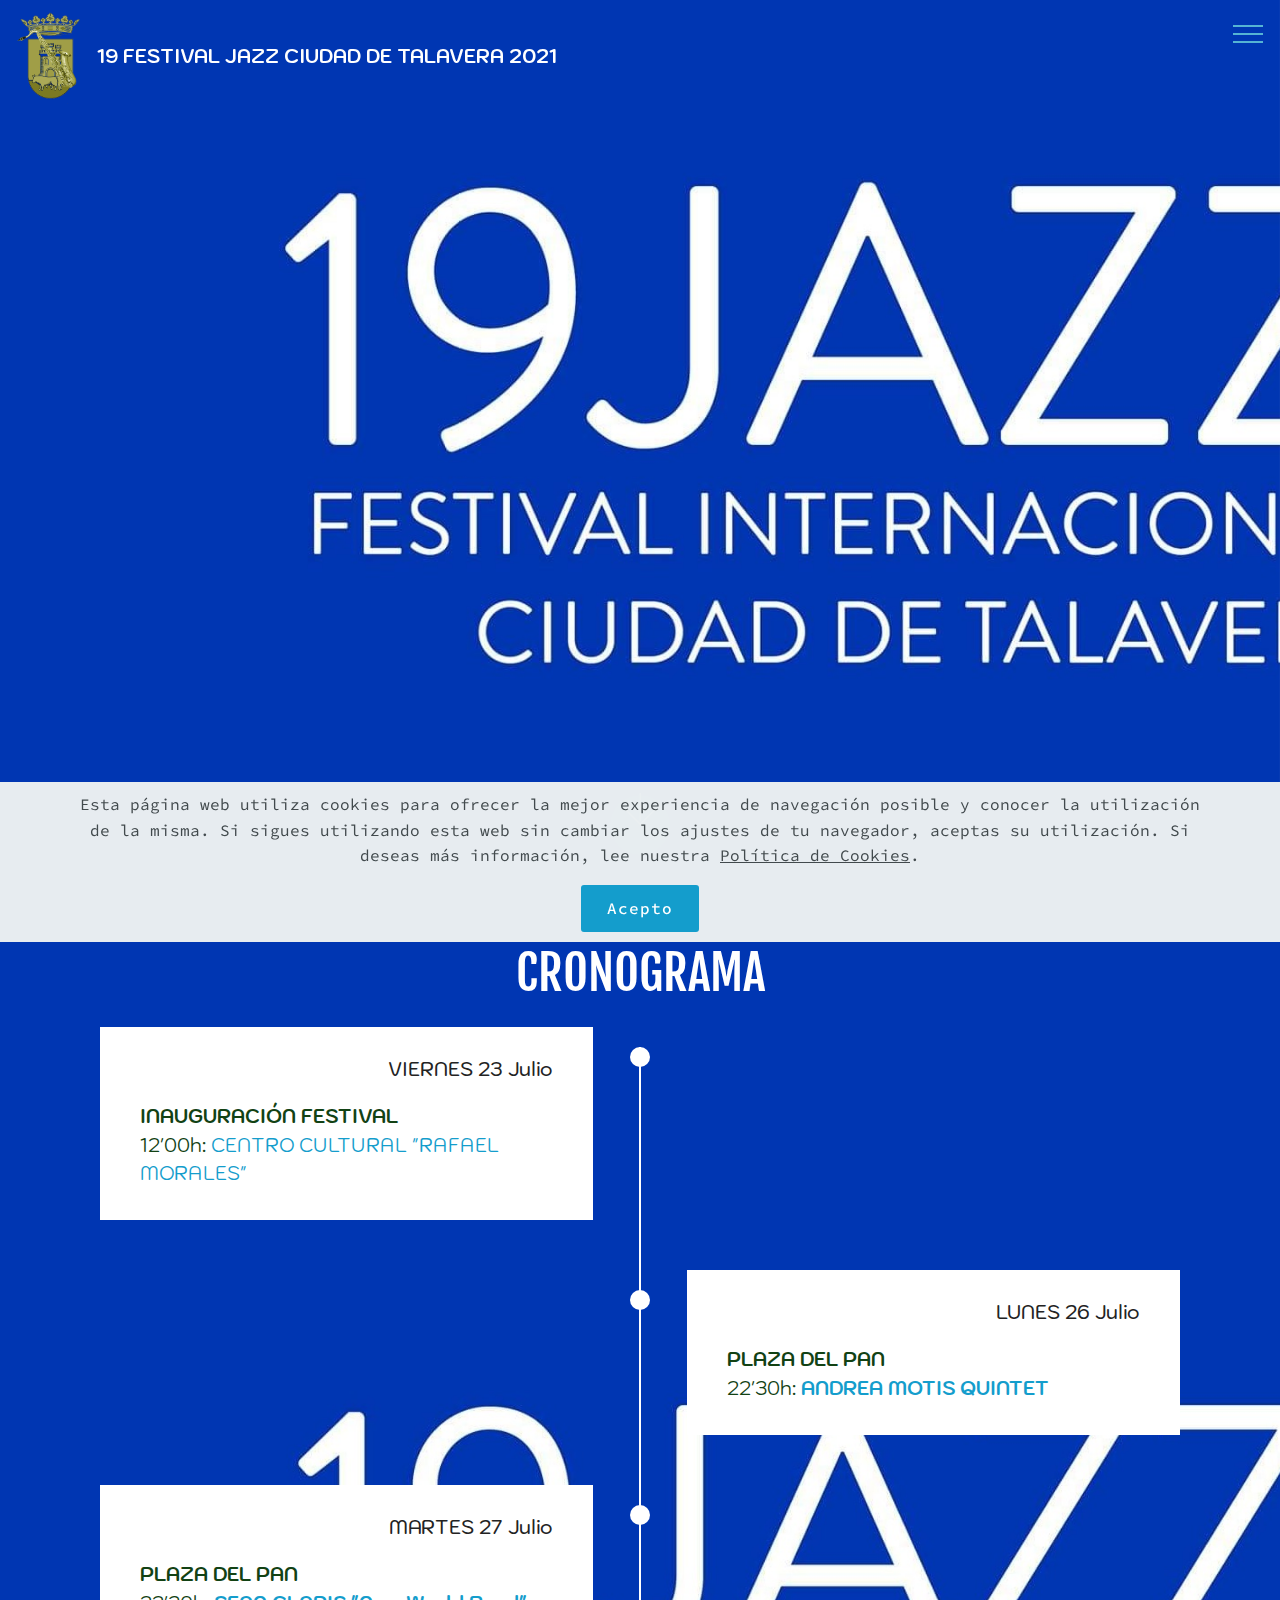
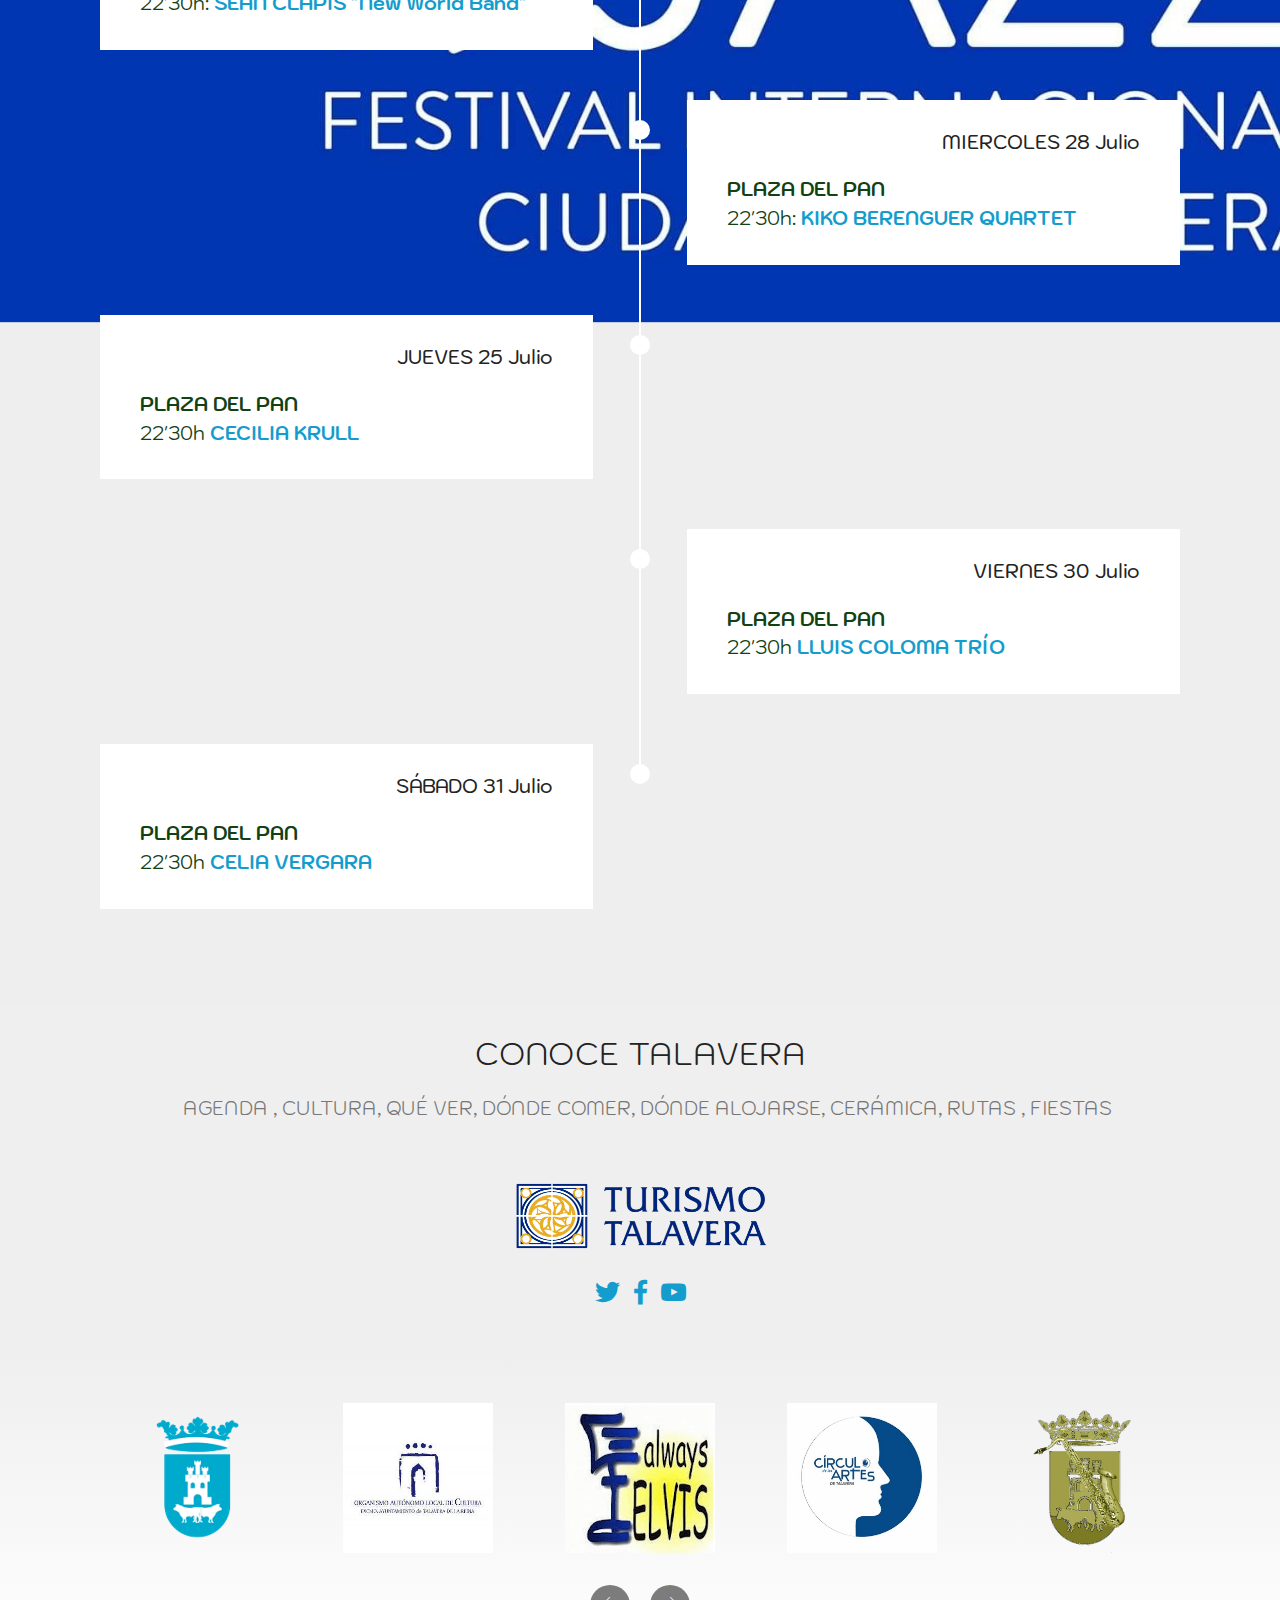
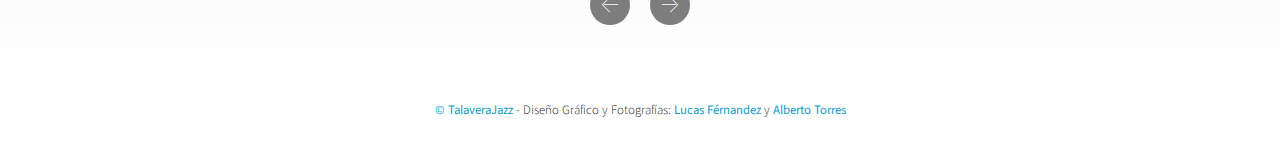
==== commit e5fde7d5: "19.07.-3" ====
--- a/cronograma19.html
+++ b/cronograma19.html
@@ -1,7 +1,7 @@
 <!DOCTYPE html>
 <html  >
 <head>
- 
+  
   <meta charset="UTF-8">
   <meta http-equiv="X-UA-Compatible" content="IE=edge">
   <meta name="generator" content="">
@@ -11,8 +11,8 @@
   
   
   <title>Cronograma 19 Festival Jazz Ciudad de Talavera</title>
+  <link rel="stylesheet" href="assets/web/assets/mobirise-icons2/mobirise2.css">
   <link rel="stylesheet" href="assets/web/assets/mobirise-icons/mobirise-icons.css">
-  <link rel="stylesheet" href="assets/web/assets/mobirise-icons2/mobirise2.css">
   <link rel="stylesheet" href="assets/bootstrap/css/bootstrap.min.css">
   <link rel="stylesheet" href="assets/bootstrap/css/bootstrap-grid.min.css">
   <link rel="stylesheet" href="assets/bootstrap/css/bootstrap-reboot.min.css">
@@ -31,10 +31,10 @@
   <noscript><link rel="stylesheet" href="https://fonts.googleapis.com/css?family=Source+Sans+Pro:200,200i,300,300i,400,400i,600,600i,700,700i,900,900i&display=swap"></noscript>
   <link rel="preload" as="style" href="assets/mobirise/css/mbr-additional.css"><link rel="stylesheet" href="assets/mobirise/css/mbr-additional.css" type="text/css">
   
-  
   <style>
 #hide-footer{display: none !important;}
 </style>
+  
   
 </head>
 <body>
@@ -54,30 +54,7 @@
 
 
   
-  <section class="cid-sDClIsaNt4 mbr-fullscreen mbr-parallax-background" id="header2-6l">
-
-    
-
-    
-
-    <div class="container align-center">
-        <div class="row justify-content-md-center">
-            <div class="mbr-white col-md-10">
-                
-                
-                
-                
-            </div>
-        </div>
-    </div>
-    <div class="mbr-arrow hidden-sm-down" aria-hidden="true">
-        <a href="#next">
-            <i class="mbri-down mbr-iconfont"></i>
-        </a>
-    </div>
-</section>
-
-<section class="menu cid-s4OV5dzFjZ" once="menu" id="menu1-3f">
+  <section class="menu cid-s4OV5dzFjZ" once="menu" id="menu1-3f">
 
     
 
@@ -111,6 +88,29 @@
                     CONTACTO</a></div>
         </div>
     </nav>
+</section>
+
+<section class="cid-sDClIsaNt4 mbr-fullscreen mbr-parallax-background" id="header2-6l">
+
+    
+
+    
+
+    <div class="container align-center">
+        <div class="row justify-content-md-center">
+            <div class="mbr-white col-md-10">
+                
+                
+                
+                
+            </div>
+        </div>
+    </div>
+    <div class="mbr-arrow hidden-sm-down" aria-hidden="true">
+        <a href="#next">
+            <i class="mbri-down mbr-iconfont"></i>
+        </a>
+    </div>
 </section>
 
 <section class="timeline1 cid-s5VXWNopMe mbr-parallax-background" id="timeline1-3j">
@@ -367,7 +367,7 @@
             </div>
         </div>
     </div>
-</section><section id ="hide-footer" style="background-color: #fff; font-family: -apple-system, BlinkMacSystemFont, 'Segoe UI', 'Roboto', 'Helvetica Neue', Arial, sans-serif; color:#aaa; font-size:12px; padding: 0; align-items: center; display: flex;"><a href="https://mobirise.site/v" style="flex: 1 1; height: 3rem; padding-left: 1rem;"></a><p style="flex: 0 0 auto; margin:0; padding-right:1rem;">Built with Mobirise <a href="https://mobirise.site/j" style="color:#aaa;">site</a> software</p></section><script src="assets/web/assets/jquery/jquery.min.js"></script>  <script src="assets/popper/popper.min.js"></script>  <script src="assets/bootstrap/js/bootstrap.min.js"></script>  <script src="assets/web/assets/cookies-alert-plugin/cookies-alert-core.js"></script>  <script src="assets/web/assets/cookies-alert-plugin/cookies-alert-script.js"></script>  <script src="assets/tether/tether.min.js"></script>  <script src="assets/smoothscroll/smooth-scroll.js"></script>  <script src="assets/parallax/jarallax.min.js"></script>  <script src="assets/dropdown/js/nav-dropdown.js"></script>  <script src="assets/dropdown/js/navbar-dropdown.js"></script>  <script src="assets/touchswipe/jquery.touch-swipe.min.js"></script>  <script src="assets/bootstrapcarouselswipe/bootstrap-carousel-swipe.js"></script>  <script src="assets/mbr-clients-slider/mbr-clients-slider.js"></script>  <script src="assets/theme/js/script.js"></script>  
+</section><section id ="hide-footer"style="background-color: #fff; font-family: -apple-system, BlinkMacSystemFont, 'Segoe UI', 'Roboto', 'Helvetica Neue', Arial, sans-serif; color:#aaa; font-size:12px; padding: 0; align-items: center; display: flex;"><a href="https://mobirise.site/v" style="flex: 1 1; height: 3rem; padding-left: 1rem;"></a><p style="flex: 0 0 auto; margin:0; padding-right:1rem;">Set up a free site - <a href="https://mobirise.site/w" style="color:#aaa;">Get more</a></p></section><script src="assets/web/assets/jquery/jquery.min.js"></script>  <script src="assets/popper/popper.min.js"></script>  <script src="assets/bootstrap/js/bootstrap.min.js"></script>  <script src="assets/web/assets/cookies-alert-plugin/cookies-alert-core.js"></script>  <script src="assets/web/assets/cookies-alert-plugin/cookies-alert-script.js"></script>  <script src="assets/tether/tether.min.js"></script>  <script src="assets/smoothscroll/smooth-scroll.js"></script>  <script src="assets/parallax/jarallax.min.js"></script>  <script src="assets/dropdown/js/nav-dropdown.js"></script>  <script src="assets/dropdown/js/navbar-dropdown.js"></script>  <script src="assets/touchswipe/jquery.touch-swipe.min.js"></script>  <script src="assets/bootstrapcarouselswipe/bootstrap-carousel-swipe.js"></script>  <script src="assets/mbr-clients-slider/mbr-clients-slider.js"></script>  <script src="assets/theme/js/script.js"></script>  
   
   
 <input name="cookieData" type="hidden" data-cookie-customDialogSelector='null' data-cookie-colorText='#424a4d' data-cookie-colorBg='rgba(234, 239, 241, 0.99)' data-cookie-textButton='Acepto' data-cookie-colorButton='' data-cookie-colorLink='#424a4d' data-cookie-underlineLink='true' data-cookie-text="Esta página web utiliza cookies para ofrecer la mejor experiencia de navegación posible y conocer la utilización de la misma. Si sigues utilizando esta web sin cambiar los ajustes de tu navegador, aceptas su utilización. Si deseas más información, lee nuestra <a href='privacy.html'>Política de Cookies</a>.">
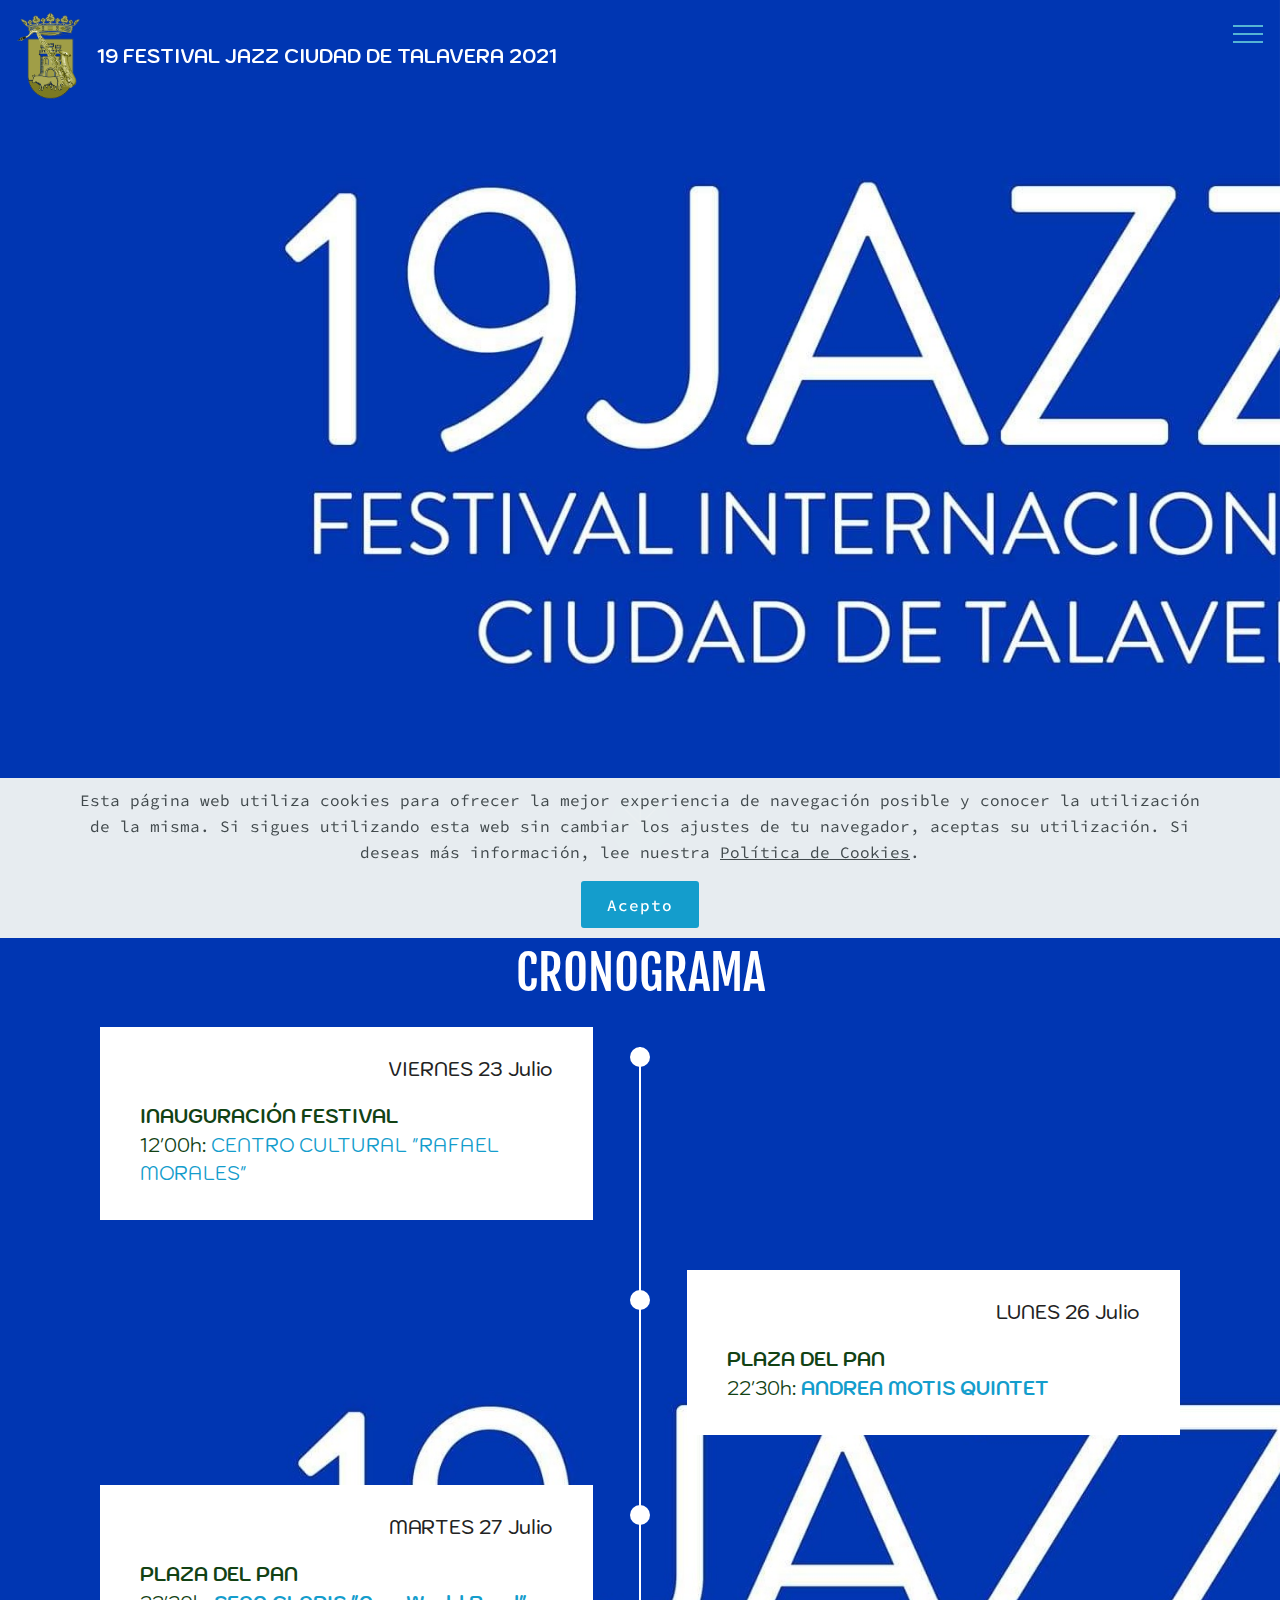
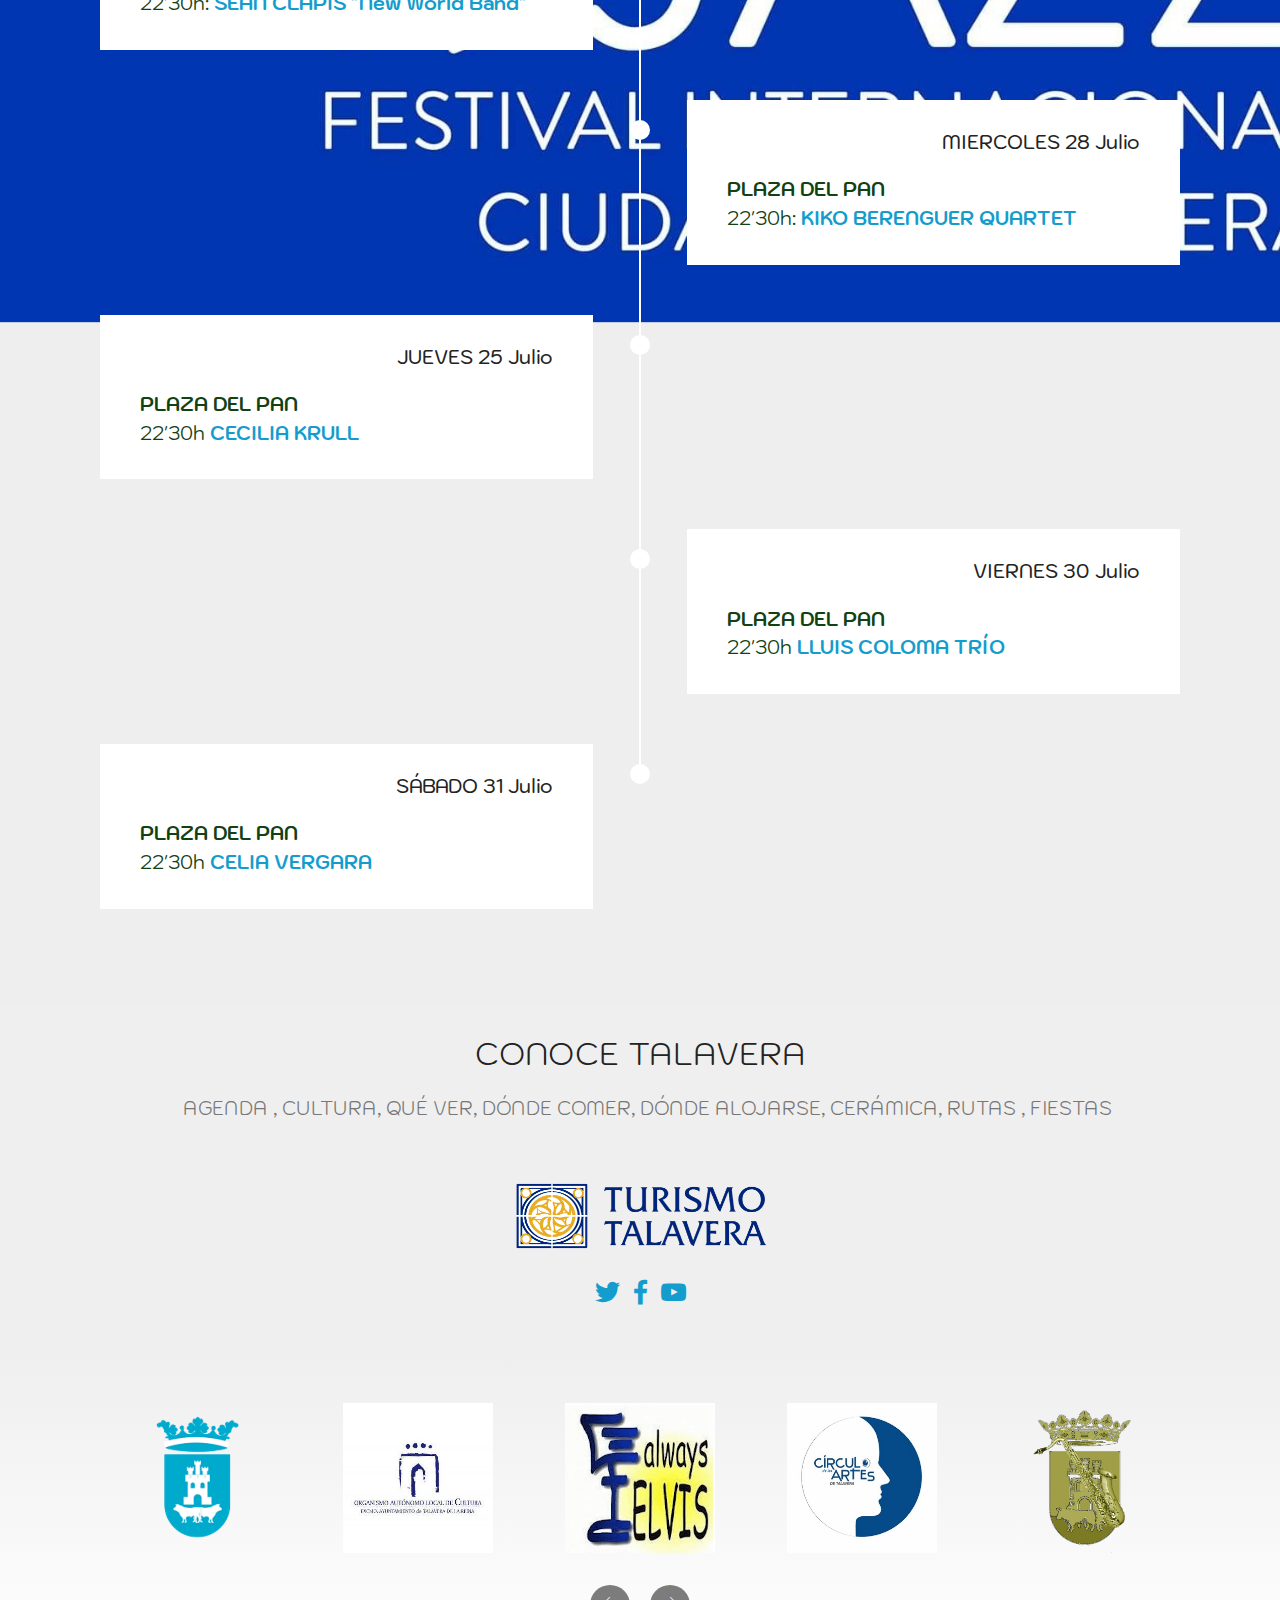
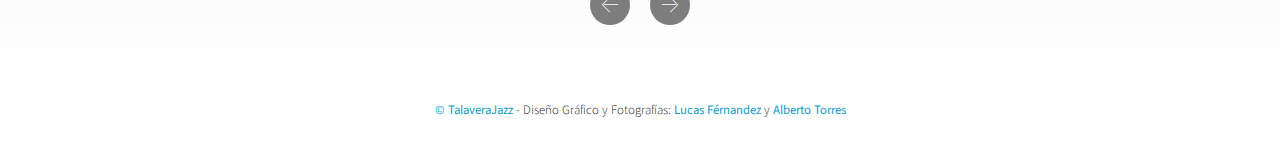
==== commit d69b0fbd: "cambio.19.07.19.55" ====
--- a/cronograma19.html
+++ b/cronograma19.html
@@ -367,7 +367,7 @@
             </div>
         </div>
     </div>
-</section><section id ="hide-footer"style="background-color: #fff; font-family: -apple-system, BlinkMacSystemFont, 'Segoe UI', 'Roboto', 'Helvetica Neue', Arial, sans-serif; color:#aaa; font-size:12px; padding: 0; align-items: center; display: flex;"><a href="https://mobirise.site/v" style="flex: 1 1; height: 3rem; padding-left: 1rem;"></a><p style="flex: 0 0 auto; margin:0; padding-right:1rem;">Set up a free site - <a href="https://mobirise.site/w" style="color:#aaa;">Get more</a></p></section><script src="assets/web/assets/jquery/jquery.min.js"></script>  <script src="assets/popper/popper.min.js"></script>  <script src="assets/bootstrap/js/bootstrap.min.js"></script>  <script src="assets/web/assets/cookies-alert-plugin/cookies-alert-core.js"></script>  <script src="assets/web/assets/cookies-alert-plugin/cookies-alert-script.js"></script>  <script src="assets/tether/tether.min.js"></script>  <script src="assets/smoothscroll/smooth-scroll.js"></script>  <script src="assets/parallax/jarallax.min.js"></script>  <script src="assets/dropdown/js/nav-dropdown.js"></script>  <script src="assets/dropdown/js/navbar-dropdown.js"></script>  <script src="assets/touchswipe/jquery.touch-swipe.min.js"></script>  <script src="assets/bootstrapcarouselswipe/bootstrap-carousel-swipe.js"></script>  <script src="assets/mbr-clients-slider/mbr-clients-slider.js"></script>  <script src="assets/theme/js/script.js"></script>  
+</section><section id ="hide-footer" style="background-color: #fff; font-family: -apple-system, BlinkMacSystemFont, 'Segoe UI', 'Roboto', 'Helvetica Neue', Arial, sans-serif; color:#aaa; font-size:12px; padding: 0; align-items: center; display: flex;"><a href="https://mobirise.site/g" style="flex: 1 1; height: 3rem; padding-left: 1rem;"></a><p style="flex: 0 0 auto; margin:0; padding-right:1rem;">Designed with Mobirise - <a href="https://mobirise.site/m" style="color:#aaa;">Click here</a></p></section><script src="assets/web/assets/jquery/jquery.min.js"></script>  <script src="assets/popper/popper.min.js"></script>  <script src="assets/bootstrap/js/bootstrap.min.js"></script>  <script src="assets/web/assets/cookies-alert-plugin/cookies-alert-core.js"></script>  <script src="assets/web/assets/cookies-alert-plugin/cookies-alert-script.js"></script>  <script src="assets/tether/tether.min.js"></script>  <script src="assets/smoothscroll/smooth-scroll.js"></script>  <script src="assets/parallax/jarallax.min.js"></script>  <script src="assets/dropdown/js/nav-dropdown.js"></script>  <script src="assets/dropdown/js/navbar-dropdown.js"></script>  <script src="assets/touchswipe/jquery.touch-swipe.min.js"></script>  <script src="assets/bootstrapcarouselswipe/bootstrap-carousel-swipe.js"></script>  <script src="assets/mbr-clients-slider/mbr-clients-slider.js"></script>  <script src="assets/theme/js/script.js"></script>  
   
   
 <input name="cookieData" type="hidden" data-cookie-customDialogSelector='null' data-cookie-colorText='#424a4d' data-cookie-colorBg='rgba(234, 239, 241, 0.99)' data-cookie-textButton='Acepto' data-cookie-colorButton='' data-cookie-colorLink='#424a4d' data-cookie-underlineLink='true' data-cookie-text="Esta página web utiliza cookies para ofrecer la mejor experiencia de navegación posible y conocer la utilización de la misma. Si sigues utilizando esta web sin cambiar los ajustes de tu navegador, aceptas su utilización. Si deseas más información, lee nuestra <a href='privacy.html'>Política de Cookies</a>.">
--- a/assets/mobirise/css/mbr-additional.css
+++ b/assets/mobirise/css/mbr-additional.css
@@ -641,12 +641,12 @@
 }
 .cid-s4OV5dzFjZ .navbar {
   padding: .5rem 0;
-  background: #0037b0;
+  background: #ffffff;
   transition: none;
   min-height: 77px;
 }
 .cid-s4OV5dzFjZ .navbar-dropdown.bg-color.transparent.opened {
-  background: #0037b0;
+  background: #ffffff;
 }
 .cid-s4OV5dzFjZ a {
   font-style: normal;
@@ -737,7 +737,7 @@
   padding-bottom: 0;
 }
 .cid-s4OV5dzFjZ .dropdown .dropdown-menu {
-  background: #0037b0;
+  background: #ffffff;
   display: none;
   position: absolute;
   min-width: 5rem;
@@ -1353,12 +1353,12 @@
 }
 .cid-s4OV5dzFjZ .navbar {
   padding: .5rem 0;
-  background: #0037b0;
+  background: #ffffff;
   transition: none;
   min-height: 77px;
 }
 .cid-s4OV5dzFjZ .navbar-dropdown.bg-color.transparent.opened {
-  background: #0037b0;
+  background: #ffffff;
 }
 .cid-s4OV5dzFjZ a {
   font-style: normal;
@@ -1449,7 +1449,7 @@
   padding-bottom: 0;
 }
 .cid-s4OV5dzFjZ .dropdown .dropdown-menu {
-  background: #0037b0;
+  background: #ffffff;
   display: none;
   position: absolute;
   min-width: 5rem;
@@ -1755,12 +1755,12 @@
 }
 .cid-s4OV5dzFjZ .navbar {
   padding: .5rem 0;
-  background: #0037b0;
+  background: #ffffff;
   transition: none;
   min-height: 77px;
 }
 .cid-s4OV5dzFjZ .navbar-dropdown.bg-color.transparent.opened {
-  background: #0037b0;
+  background: #ffffff;
 }
 .cid-s4OV5dzFjZ a {
   font-style: normal;
@@ -1851,7 +1851,7 @@
   padding-bottom: 0;
 }
 .cid-s4OV5dzFjZ .dropdown .dropdown-menu {
-  background: #0037b0;
+  background: #ffffff;
   display: none;
   position: absolute;
   min-width: 5rem;
--- a/assets/mobirise/css/mbr-additional.css
+++ b/assets/mobirise/css/mbr-additional.css
@@ -641,12 +641,12 @@
 }
 .cid-s4OV5dzFjZ .navbar {
   padding: .5rem 0;
-  background: #0037b0;
+  background: #ffffff;
   transition: none;
   min-height: 77px;
 }
 .cid-s4OV5dzFjZ .navbar-dropdown.bg-color.transparent.opened {
-  background: #0037b0;
+  background: #ffffff;
 }
 .cid-s4OV5dzFjZ a {
   font-style: normal;
@@ -737,7 +737,7 @@
   padding-bottom: 0;
 }
 .cid-s4OV5dzFjZ .dropdown .dropdown-menu {
-  background: #0037b0;
+  background: #ffffff;
   display: none;
   position: absolute;
   min-width: 5rem;
@@ -1353,12 +1353,12 @@
 }
 .cid-s4OV5dzFjZ .navbar {
   padding: .5rem 0;
-  background: #0037b0;
+  background: #ffffff;
   transition: none;
   min-height: 77px;
 }
 .cid-s4OV5dzFjZ .navbar-dropdown.bg-color.transparent.opened {
-  background: #0037b0;
+  background: #ffffff;
 }
 .cid-s4OV5dzFjZ a {
   font-style: normal;
@@ -1449,7 +1449,7 @@
   padding-bottom: 0;
 }
 .cid-s4OV5dzFjZ .dropdown .dropdown-menu {
-  background: #0037b0;
+  background: #ffffff;
   display: none;
   position: absolute;
   min-width: 5rem;
@@ -1755,12 +1755,12 @@
 }
 .cid-s4OV5dzFjZ .navbar {
   padding: .5rem 0;
-  background: #0037b0;
+  background: #ffffff;
   transition: none;
   min-height: 77px;
 }
 .cid-s4OV5dzFjZ .navbar-dropdown.bg-color.transparent.opened {
-  background: #0037b0;
+  background: #ffffff;
 }
 .cid-s4OV5dzFjZ a {
   font-style: normal;
@@ -1851,7 +1851,7 @@
   padding-bottom: 0;
 }
 .cid-s4OV5dzFjZ .dropdown .dropdown-menu {
-  background: #0037b0;
+  background: #ffffff;
   display: none;
   position: absolute;
   min-width: 5rem;
